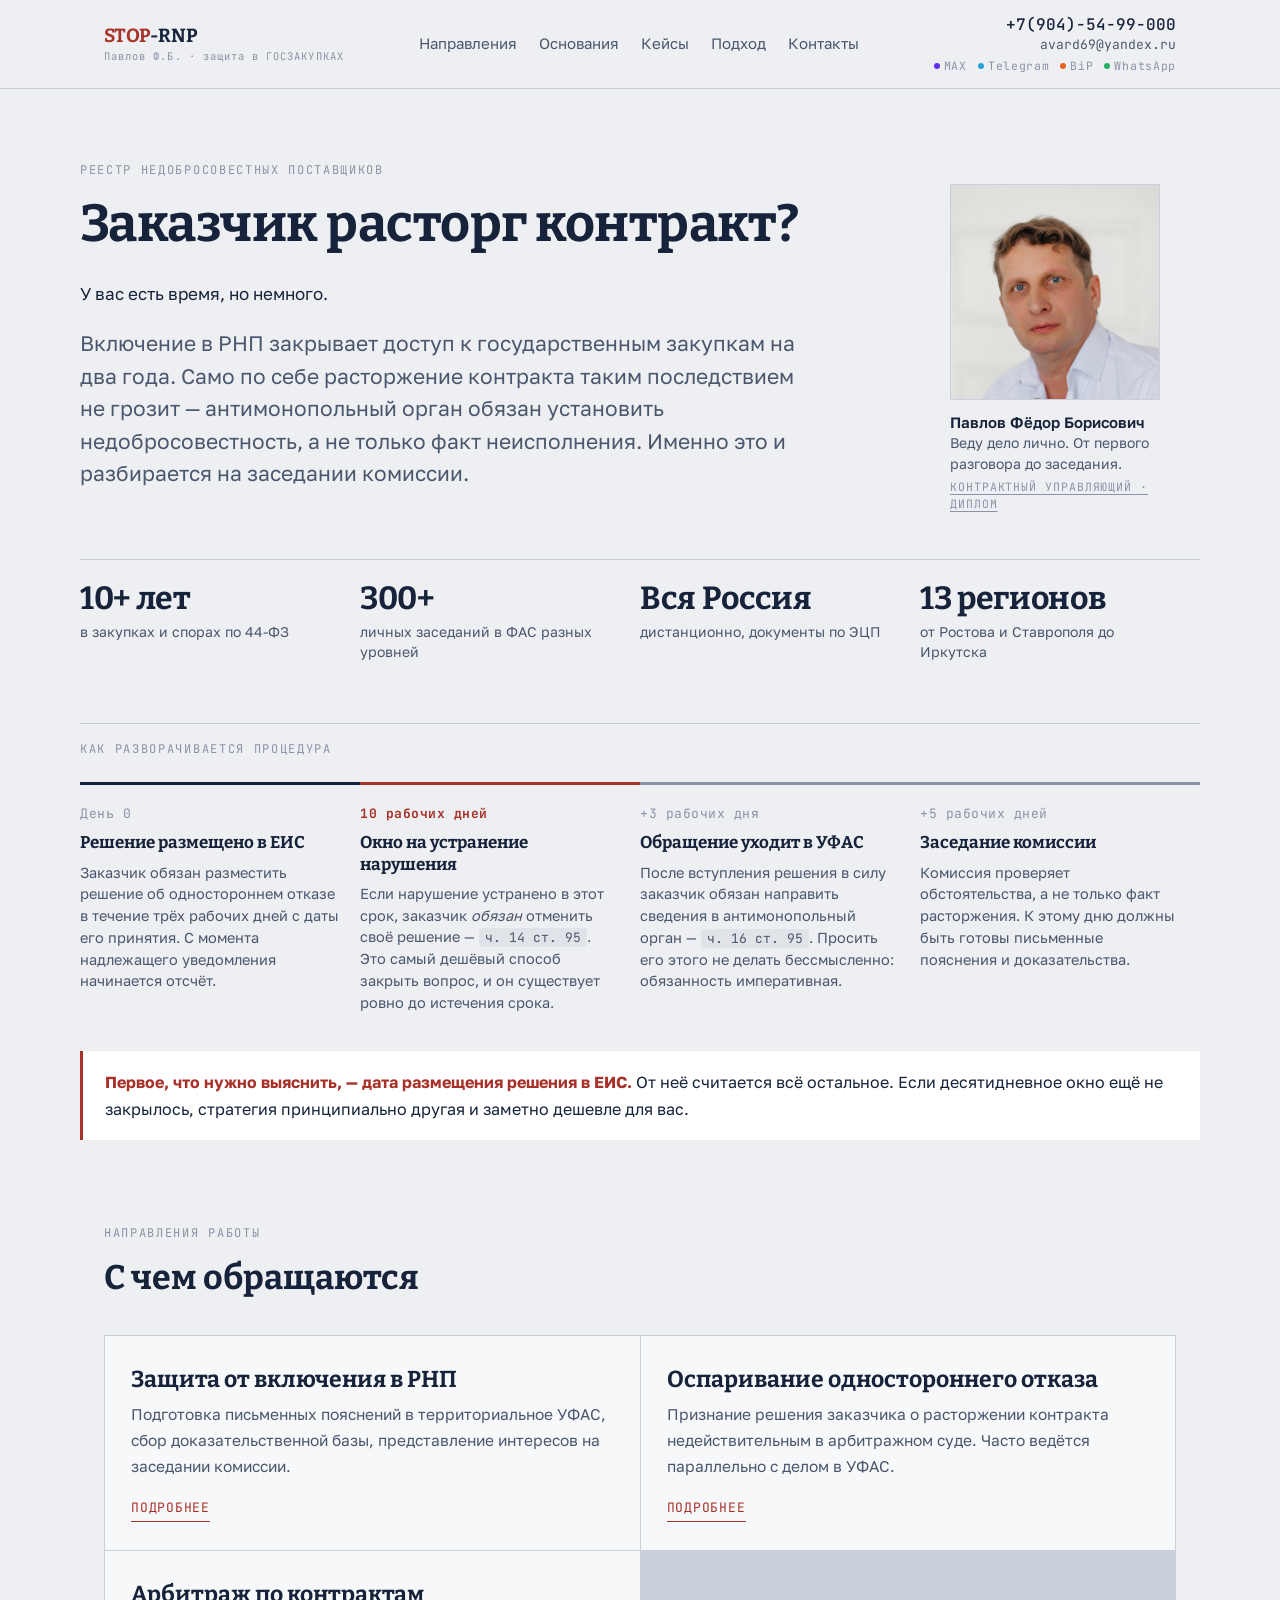
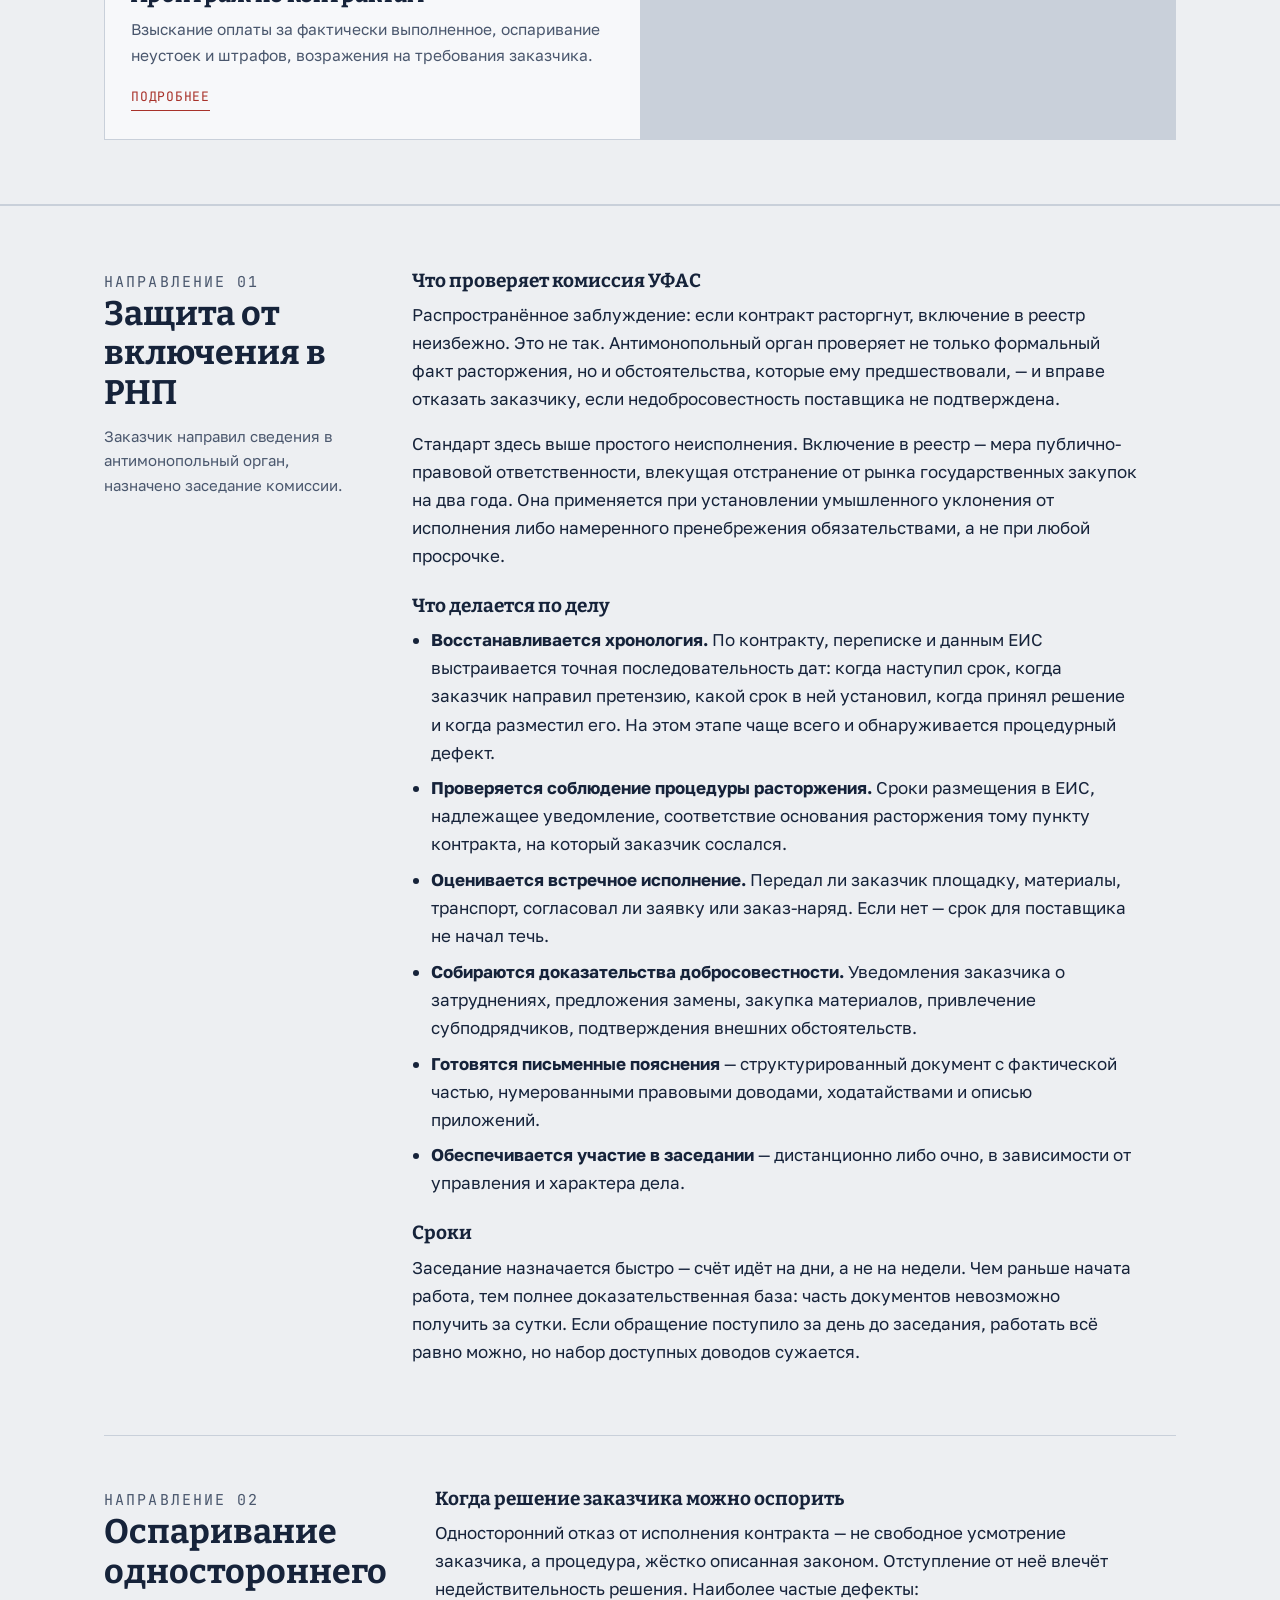
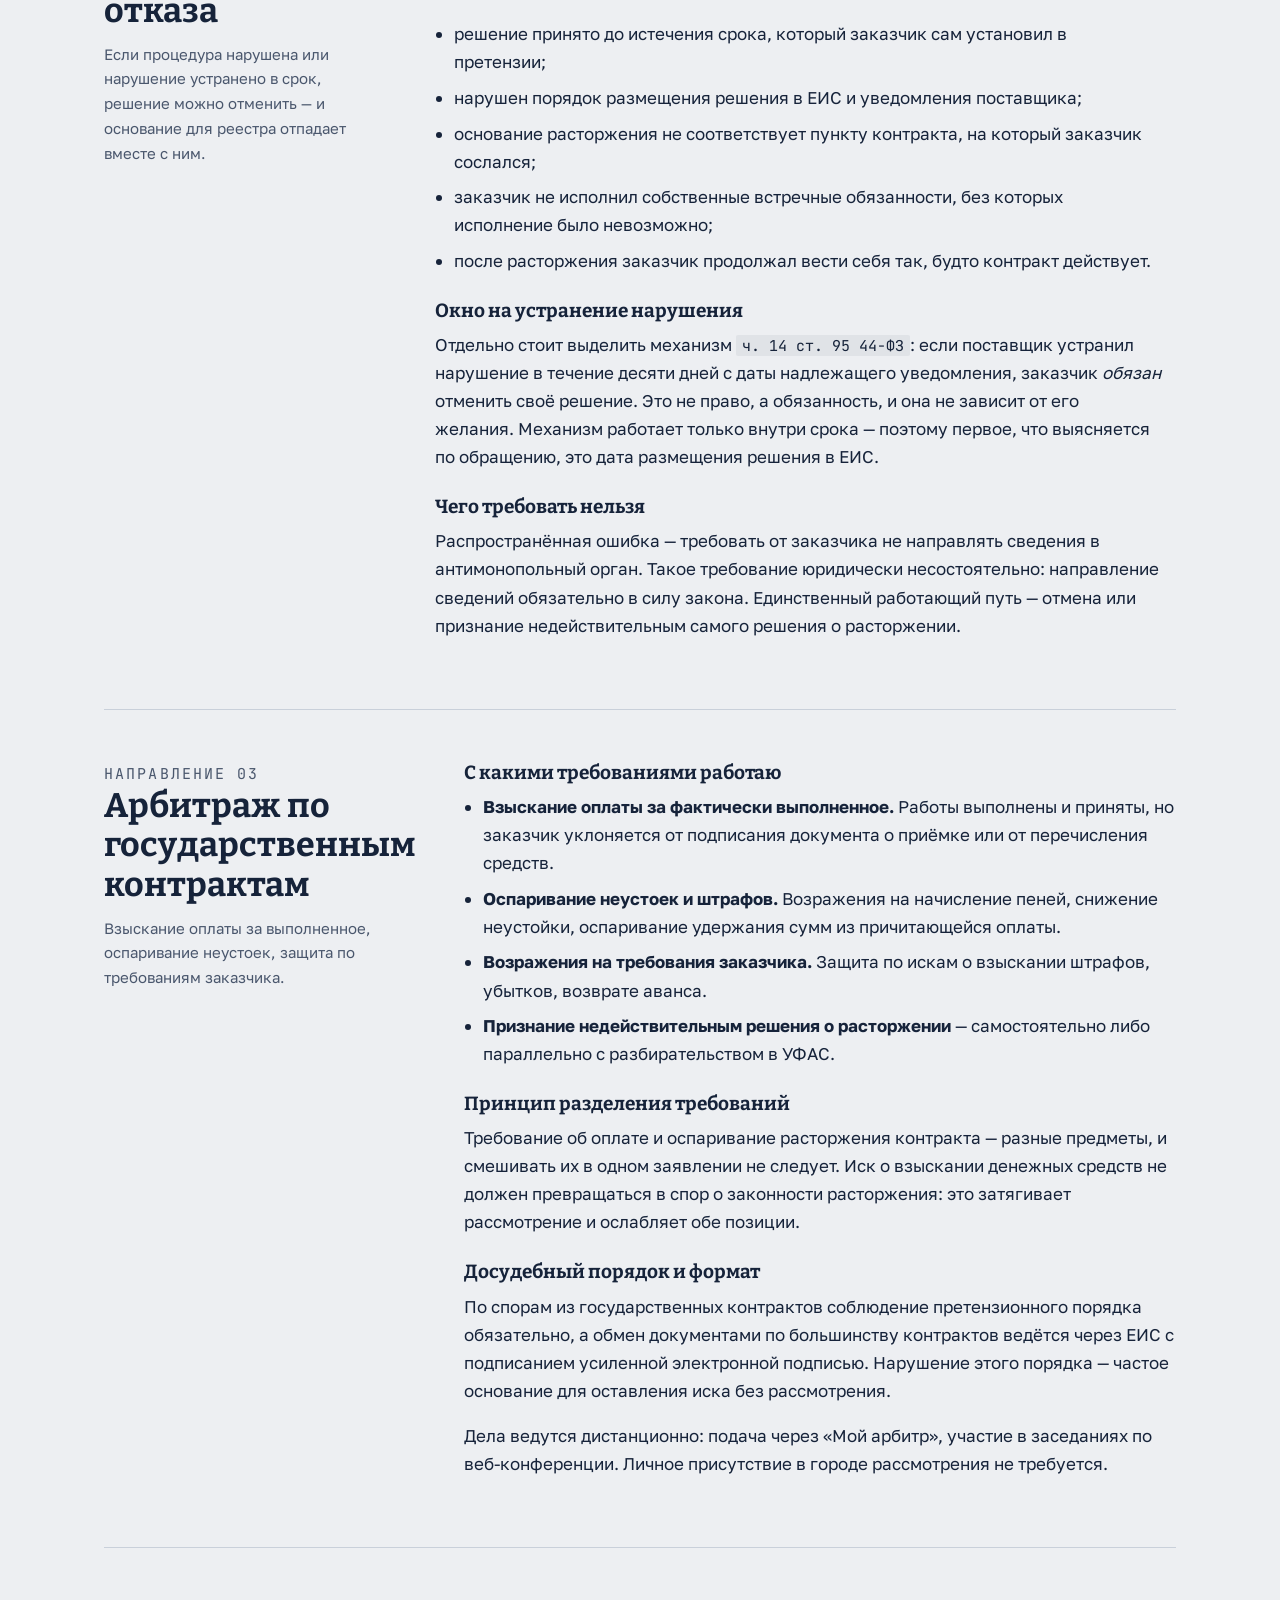
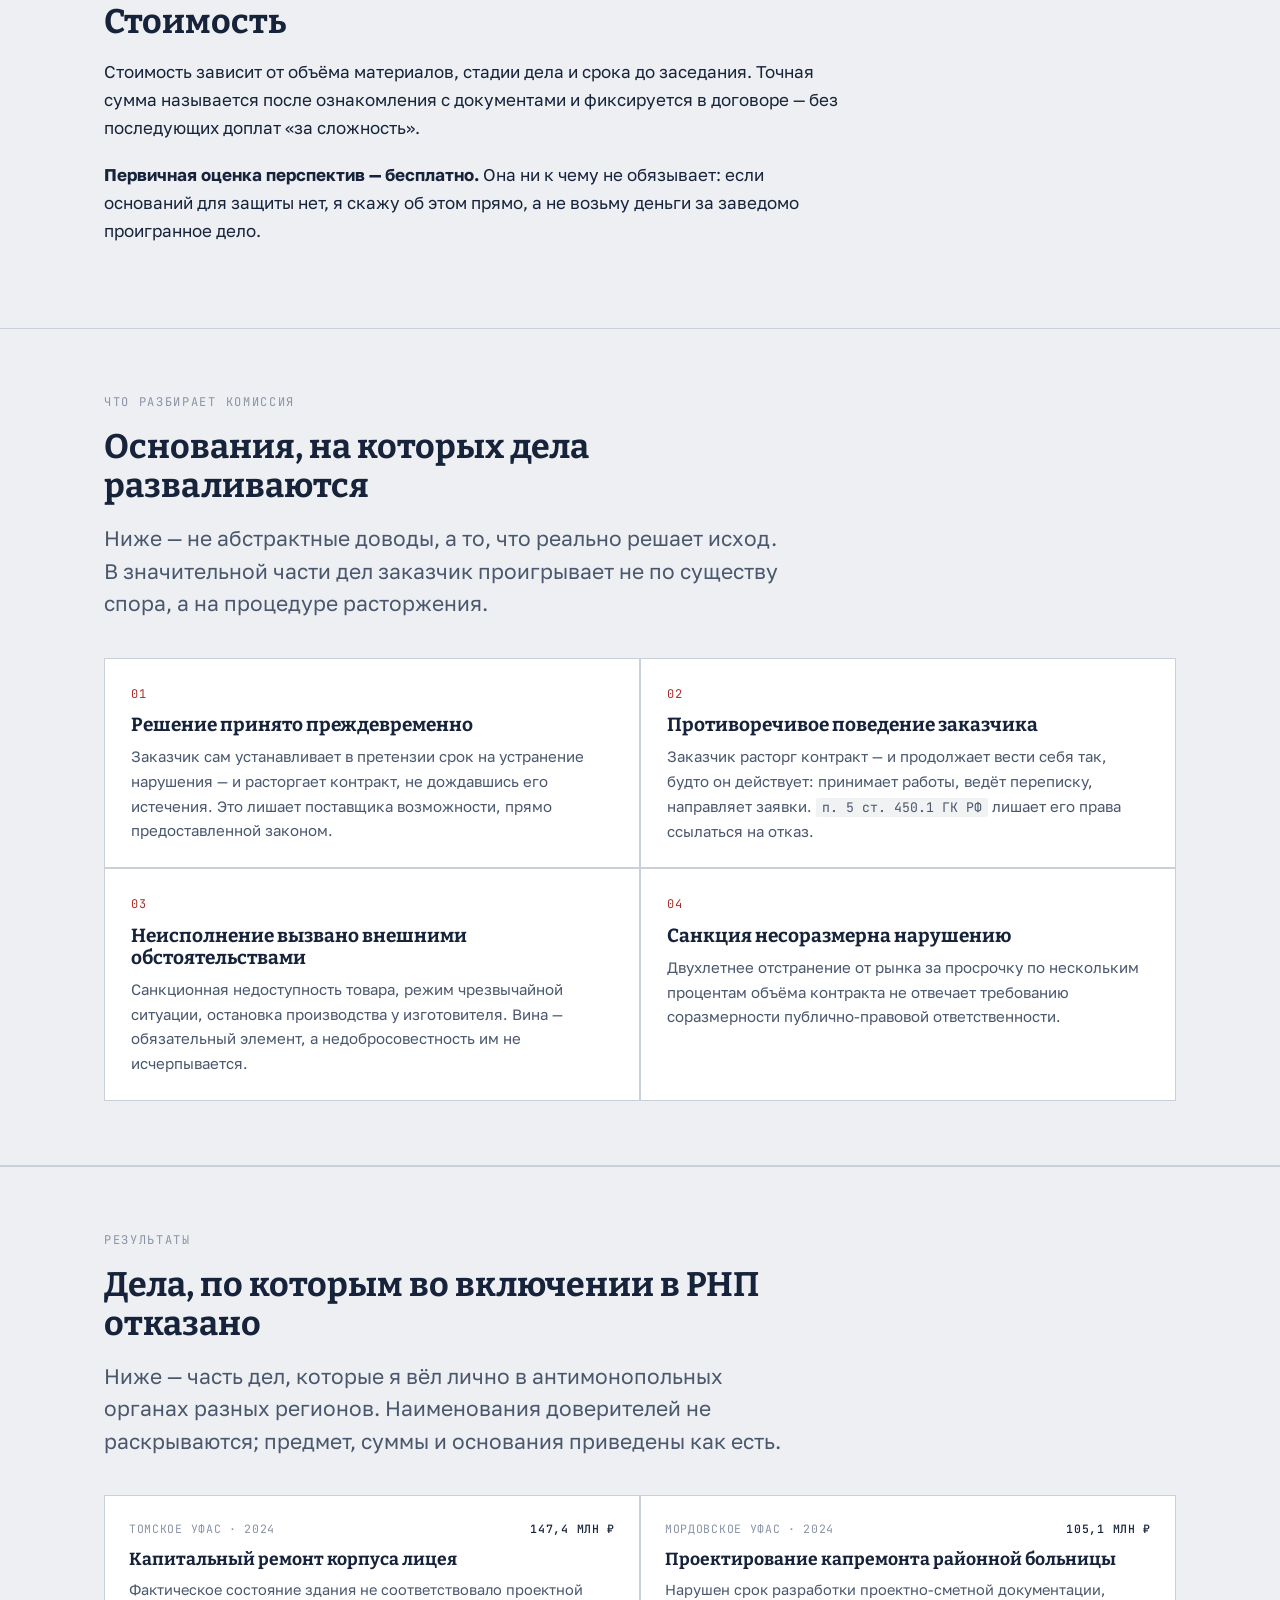
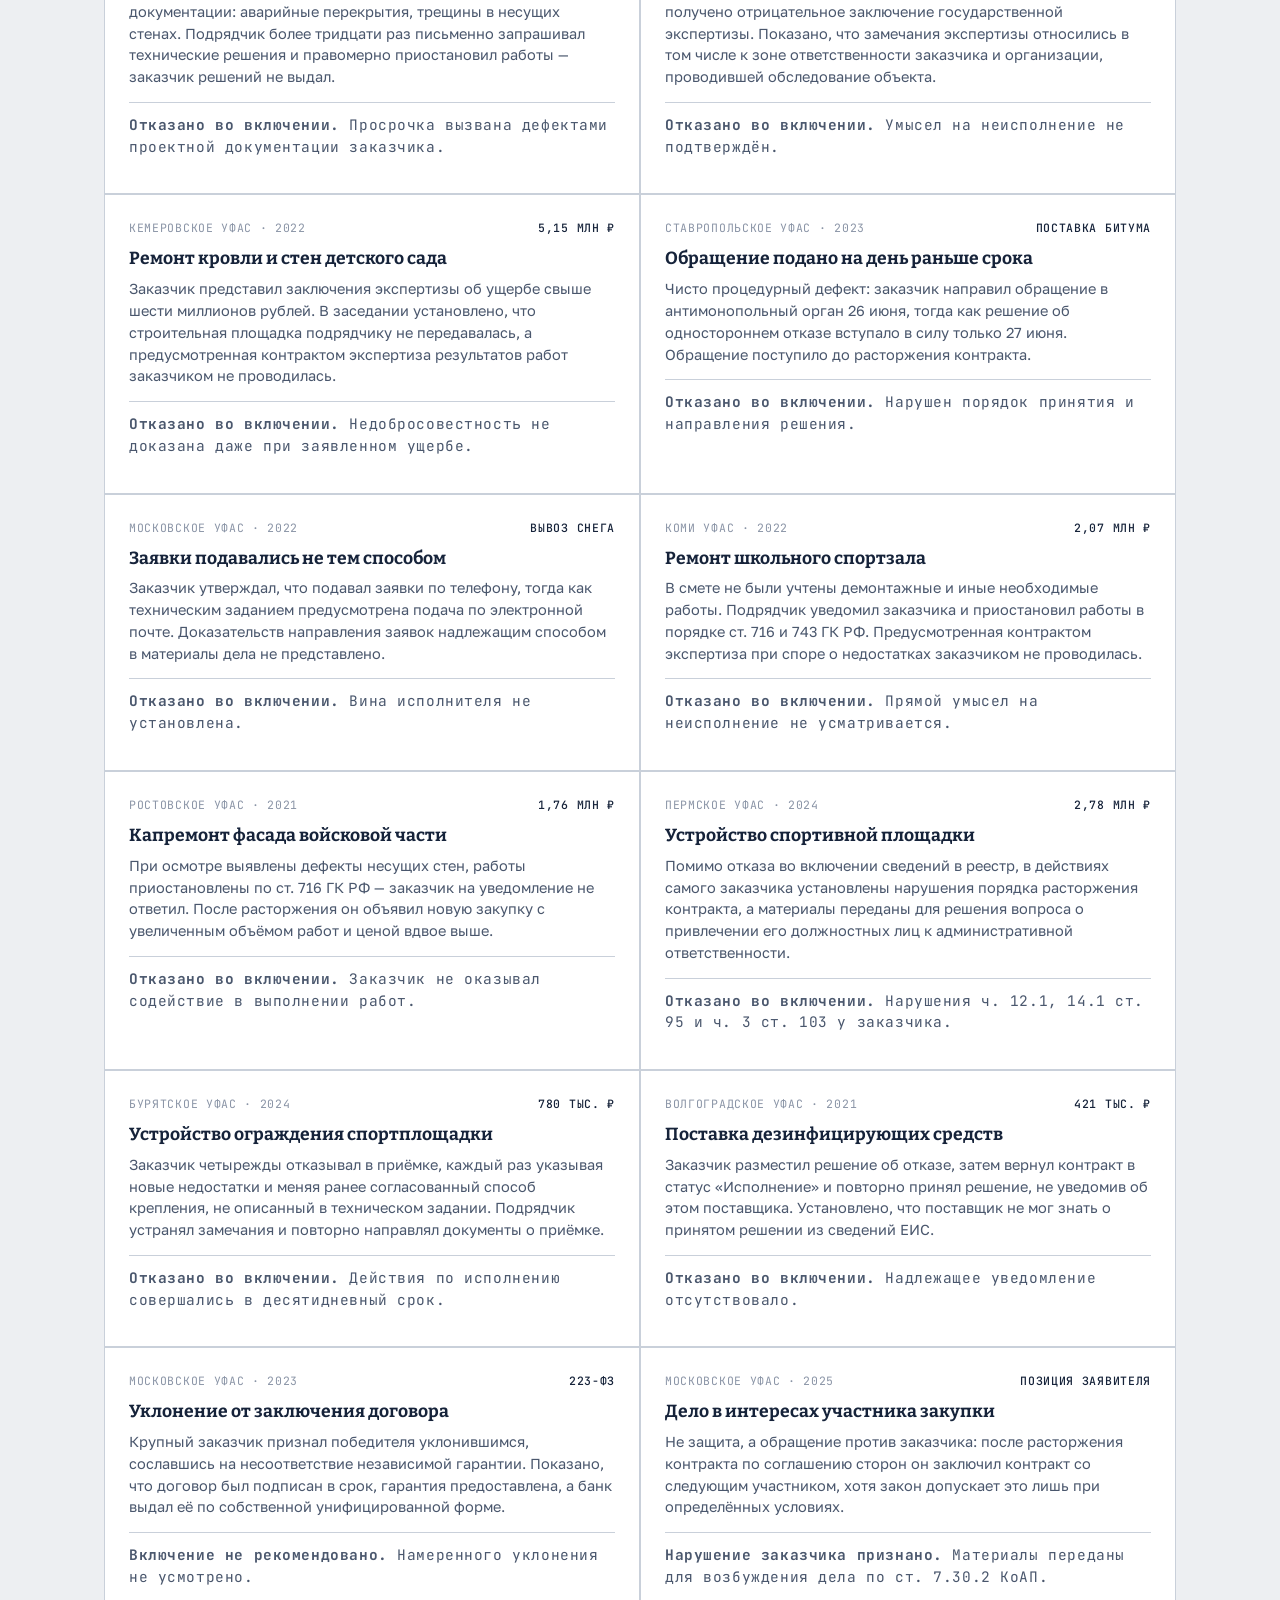
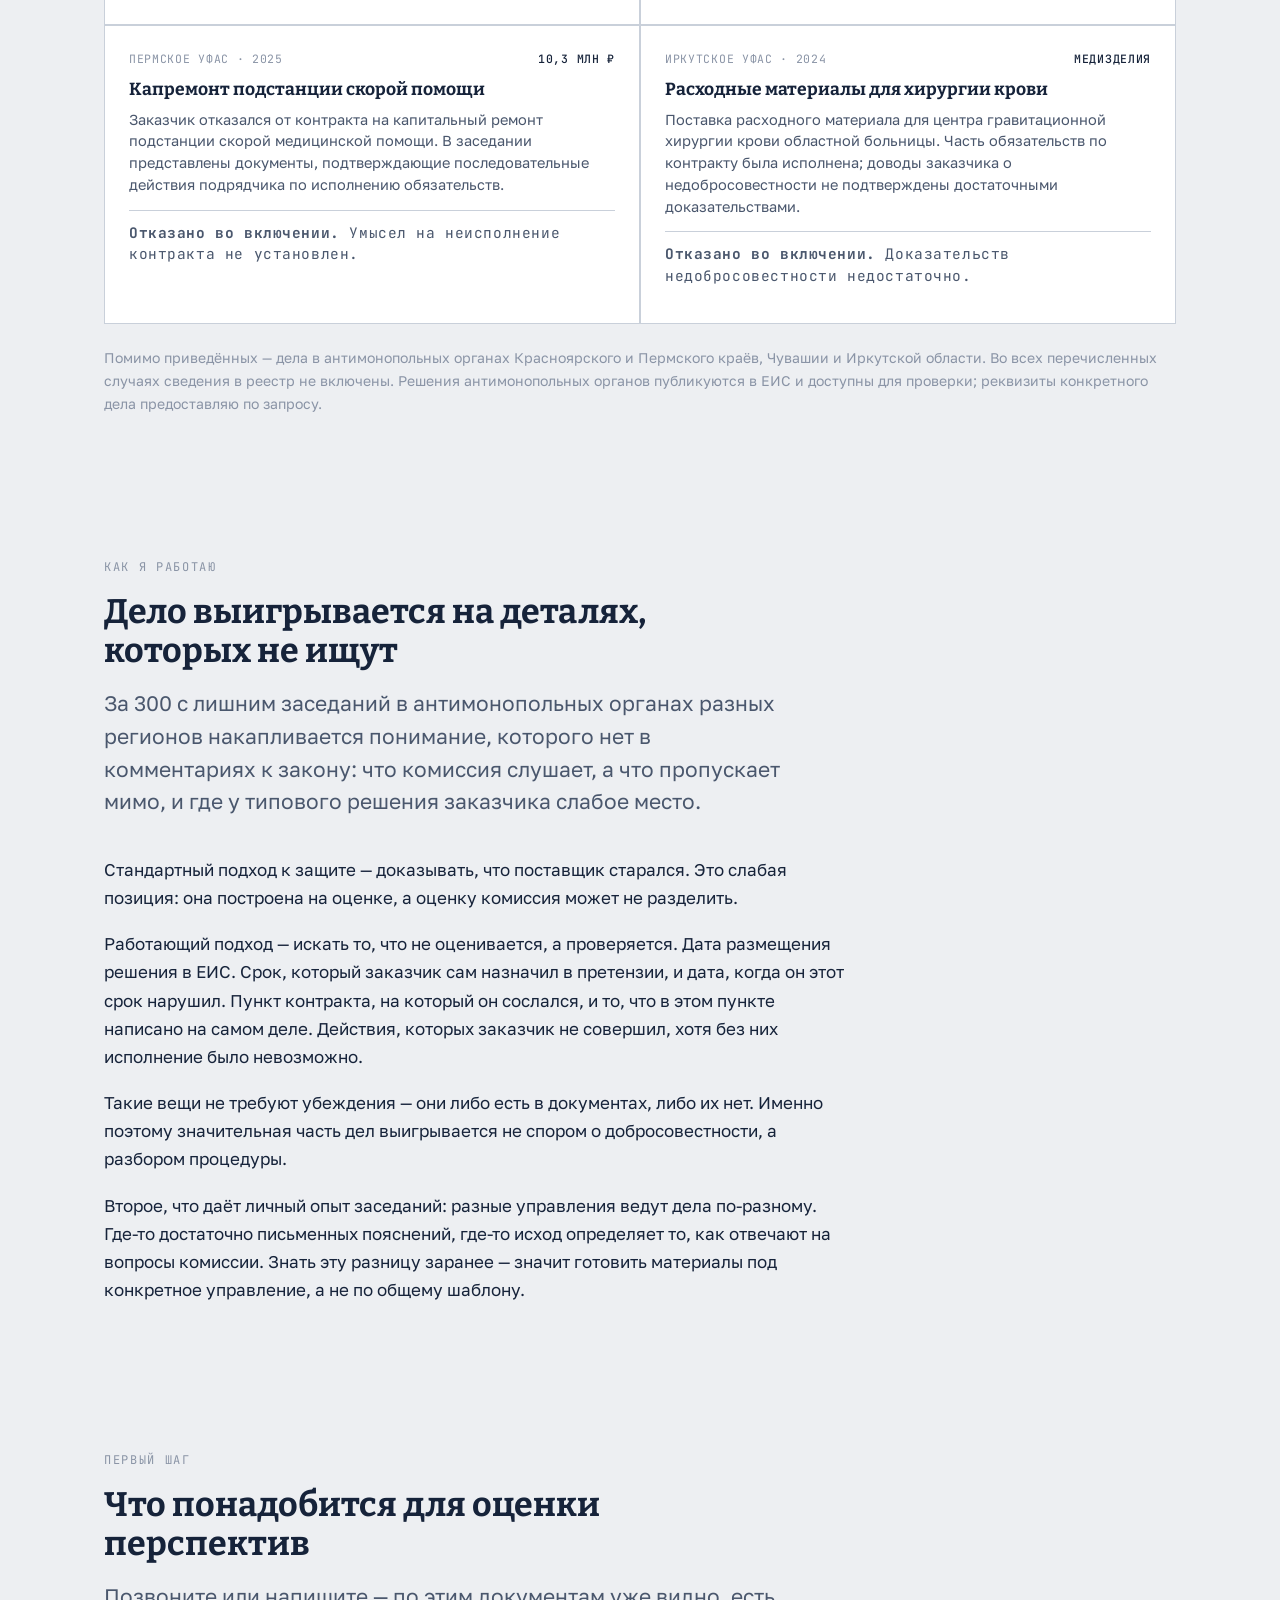
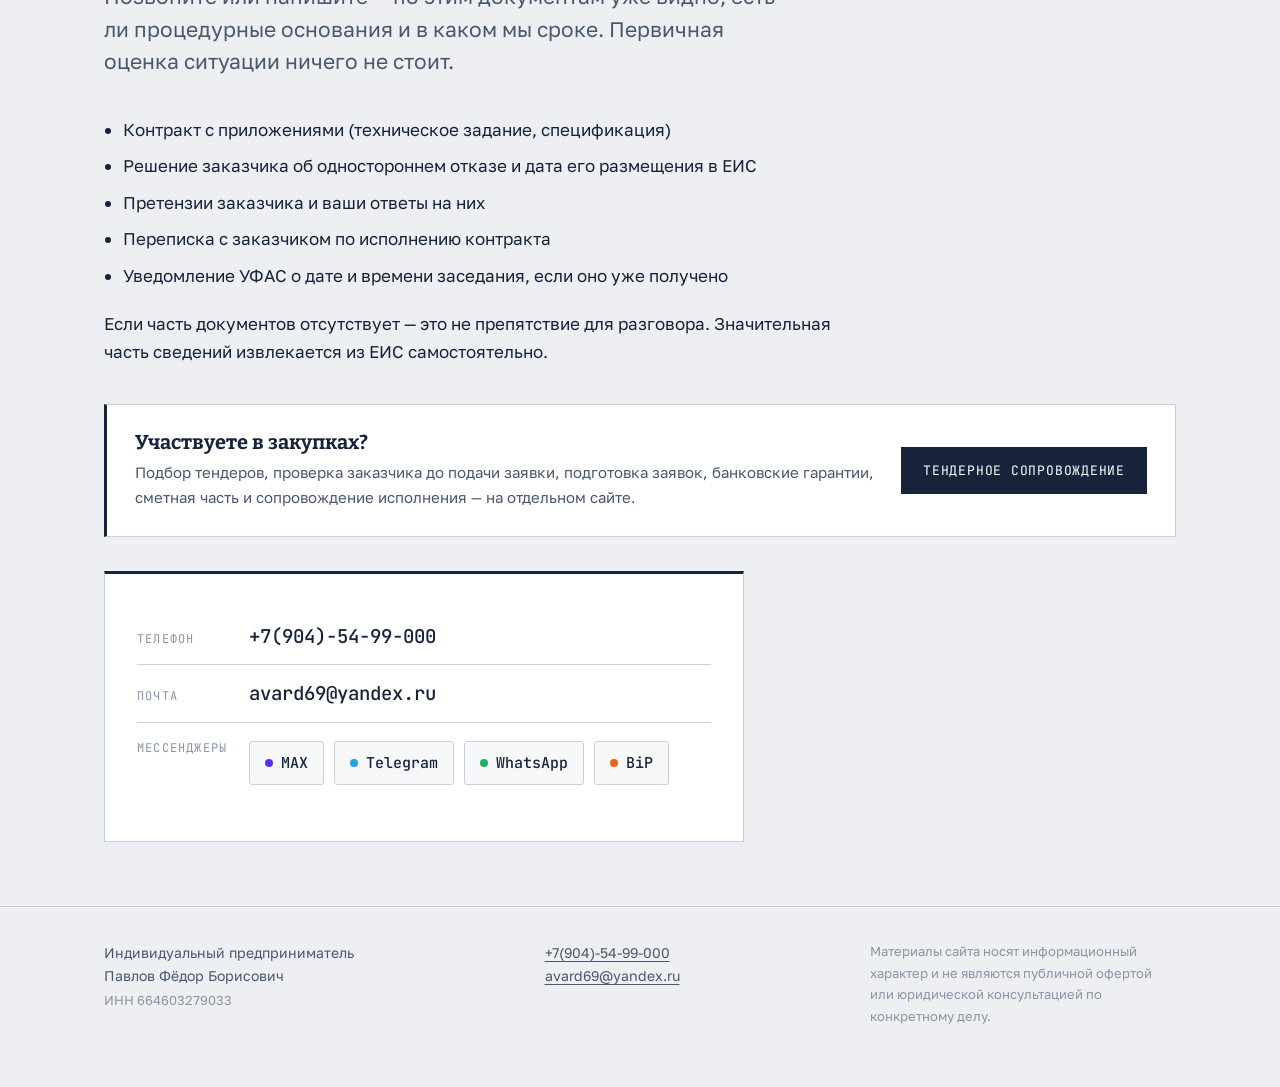
==== index.html @ 636f8d0c "Заголовок: вопрос отдельной строкой + подзаголовок" ====
<!DOCTYPE html>
<html lang="ru">
<head>
<meta charset="utf-8">
<meta name="viewport" content="width=device-width, initial-scale=1">
<title>Защита от РНП и оспаривание расторжения контракта по 44-ФЗ — Павлов Ф.Б.</title>
<meta name="description" content="Представительство поставщиков и подрядчиков в УФАС по делам о включении в реестр недобросовестных поставщиков и в арбитражных судах по спорам из государственных контрактов. Работа во всех регионах России.">
<link rel="preconnect" href="https://fonts.googleapis.com">
<link rel="preconnect" href="https://fonts.gstatic.com" crossorigin>
<link href="https://fonts.googleapis.com/css2?family=Bitter:wght@400;700&family=Golos+Text:wght@400;500;600&family=JetBrains+Mono:wght@400;500;700&display=swap&subset=cyrillic" rel="stylesheet">
<link rel="stylesheet" href="style.css">
</head>
<body>

<header class="top">
  <div class="top-in">
    <a class="brand-mark" href="#"><b class="stop">STOP</b>-RNP<i>Павлов Ф.Б. · защита в ГОСЗАКУПКАХ</i></a>
    <nav class="nav">
      <a href="#uslugi">Направления</a>
      <a href="#osnovaniya">Основания</a>
      <a href="#keysy">Кейсы</a>
      <a href="#podhod">Подход</a>
      <a href="#kontakty">Контакты</a>
    </nav>
    <div class="top-contacts">
      <a class="t-tel" href="tel:+79045499000">+7(904)-54-99-000</a>
      <a class="t-mail" href="mailto:avard69@yandex.ru">avard69@yandex.ru</a>
      <div class="top-msgr">
        <a data-m="max" href="https://max.ru/u/f9LHodD0cOK9cltfTFMCF35AesmtcUJ3euBU_eHqA3jYhtUxXoJylxZvM2M"><span class="d"></span>MAX</a>
        <a data-m="tg" href="https://t.me/fedor_pavlov_ekb"><span class="d"></span>Telegram</a>
        <a data-m="bip" href="tel:+79045499000"><span class="d"></span>BiP</a>
        <a data-m="wa" href="https://wa.me/79045499000"><span class="d"></span>WhatsApp</a>
      </div>
    </div>
  </div>
</header>

<main>

<div class="hero wrap">
 <div class="hero-split">
  <div class="hero-main">
  <p class="eyebrow">Реестр недобросовестных поставщиков</p>
  <h1 class="hero-q">Заказчик расторг контракт?</h1>
  <p class="hero-sub">У вас есть время, но немного.</p>
  <p class="lead">Включение в РНП закрывает доступ к государственным закупкам на два года. Само по себе расторжение контракта таким последствием не грозит — антимонопольный орган обязан установить недобросовестность, а не только факт неисполнения. Именно это и разбирается на заседании комиссии.</p>

  </div>

  <figure class="hero-face">
    <img src="7.jpg" alt="Павлов Фёдор Борисович">
    <figcaption>
      <strong>Павлов Фёдор Борисович</strong>
      Веду дело лично. От первого разговора до заседания.
      <span class="m"><a href="preview.webp" target="_blank" rel="noopener" style="color:inherit">контрактный управляющий · диплом</a></span>
    </figcaption>
  </figure>
 </div>

<div class="creds">
    <div><b>10+ лет</b><span>в закупках и спорах по 44-ФЗ</span></div>
    <div><b>300+</b><span>личных заседаний в ФАС разных уровней</span></div>
    <div><b>Вся Россия</b><span>дистанционно, документы по ЭЦП</span></div>
    <div><b>13 регионов</b><span>от Ростова и Ставрополя до Иркутска</span></div>
  </div>

  <div class="corridor">
    <p class="corridor-title">Как разворачивается процедура</p>
    <div class="track">

      <div class="step">
        <span class="step-day">День 0</span>
        <p class="step-t">Решение размещено в ЕИС</p>
        <p class="step-d">Заказчик обязан разместить решение об одностороннем отказе в течение трёх рабочих дней с даты его принятия. С момента надлежащего уведомления начинается отсчёт.</p>
      </div>

      <div class="step">
        <span class="step-day">10 рабочих дней</span>
        <p class="step-t">Окно на устранение нарушения</p>
        <p class="step-d">Если нарушение устранено в этот срок, заказчик <em>обязан</em> отменить своё решение — <span class="ref">ч. 14 ст. 95</span>. Это самый дешёвый способ закрыть вопрос, и он существует ровно до истечения срока.</p>
      </div>

      <div class="step">
        <span class="step-day">+3 рабочих дня</span>
        <p class="step-t">Обращение уходит в УФАС</p>
        <p class="step-d">После вступления решения в силу заказчик обязан направить сведения в антимонопольный орган — <span class="ref">ч. 16 ст. 95</span>. Просить его этого не делать бессмысленно: обязанность императивная.</p>
      </div>

      <div class="step">
        <span class="step-day">+5 рабочих дней</span>
        <p class="step-t">Заседание комиссии</p>
        <p class="step-d">Комиссия проверяет обстоятельства, а не только факт расторжения. К этому дню должны быть готовы письменные пояснения и доказательства.</p>
      </div>

    </div>
    <div class="corridor-note">
      <strong>Первое, что нужно выяснить, — дата размещения решения в ЕИС.</strong> От неё считается всё остальное. Если десятидневное окно ещё не закрылось, стратегия принципиально другая и заметно дешевле для вас.
    </div>
  </div>
</div>

<section id="uslugi">
  <div class="wrap">
    <div class="section-head">
      <p class="eyebrow">Направления работы</p>
      <h2>С чем обращаются</h2>
    </div>
    <div class="cards">

      <div class="card">
        <h3>Защита от включения в РНП</h3>
        <p>Подготовка письменных пояснений в территориальное УФАС, сбор доказательственной базы, представление интересов на заседании комиссии.</p>
        <a href="#rnp">Подробнее</a>
      </div>

      <div class="card">
        <h3>Оспаривание одностороннего отказа</h3>
        <p>Признание решения заказчика о расторжении контракта недействительным в арбитражном суде. Часто ведётся параллельно с делом в УФАС.</p>
        <a href="#otkaz">Подробнее</a>
      </div>

      <div class="card">
        <h3>Арбитраж по контрактам</h3>
        <p>Взыскание оплаты за фактически выполненное, оспаривание неустоек и штрафов, возражения на требования заказчика.</p>
        <a href="#arbitrazh">Подробнее</a>
      </div>

    </div>
  </div>
</section>

<hr class="hr">

<hr class="hr">

<section class="anchor-sec" id="rnp">
  <div class="wrap">
    <div class="svc">
      <div class="svc-side">
        <p class="eyebrow">Направление 01</p>
        <h2>Защита от включения в РНП</h2>
        <p>Заказчик направил сведения в антимонопольный орган, назначено заседание комиссии.</p>
      </div>
      <div class="svc-body">
        <h3>Что проверяет комиссия УФАС</h3>
        <p>Распространённое заблуждение: если контракт расторгнут, включение в реестр неизбежно. Это не так. Антимонопольный орган проверяет не только формальный факт расторжения, но и обстоятельства, которые ему предшествовали, — и вправе отказать заказчику, если недобросовестность поставщика не подтверждена.</p>
        <p>Стандарт здесь выше простого неисполнения. Включение в реестр — мера публично-правовой ответственности, влекущая отстранение от рынка государственных закупок на два года. Она применяется при установлении умышленного уклонения от исполнения либо намеренного пренебрежения обязательствами, а не при любой просрочке.</p>

        <h3>Что делается по делу</h3>
        <ul>
          <li><strong>Восстанавливается хронология.</strong> По контракту, переписке и данным ЕИС выстраивается точная последовательность дат: когда наступил срок, когда заказчик направил претензию, какой срок в ней установил, когда принял решение и когда разместил его. На этом этапе чаще всего и обнаруживается процедурный дефект.</li>
          <li><strong>Проверяется соблюдение процедуры расторжения.</strong> Сроки размещения в ЕИС, надлежащее уведомление, соответствие основания расторжения тому пункту контракта, на который заказчик сослался.</li>
          <li><strong>Оценивается встречное исполнение.</strong> Передал ли заказчик площадку, материалы, транспорт, согласовал ли заявку или заказ-наряд. Если нет — срок для поставщика не начал течь.</li>
          <li><strong>Собираются доказательства добросовестности.</strong> Уведомления заказчика о затруднениях, предложения замены, закупка материалов, привлечение субподрядчиков, подтверждения внешних обстоятельств.</li>
          <li><strong>Готовятся письменные пояснения</strong> — структурированный документ с фактической частью, нумерованными правовыми доводами, ходатайствами и описью приложений.</li>
          <li><strong>Обеспечивается участие в заседании</strong> — дистанционно либо очно, в зависимости от управления и характера дела.</li>
        </ul>

        <h3>Сроки</h3>
        <p>Заседание назначается быстро — счёт идёт на дни, а не на недели. Чем раньше начата работа, тем полнее доказательственная база: часть документов невозможно получить за сутки. Если обращение поступило за день до заседания, работать всё равно можно, но набор доступных доводов сужается.</p>
      </div>
    </div>

    <hr class="svc-rule">

    <div class="svc" id="otkaz">
      <div class="svc-side">
        <p class="eyebrow">Направление 02</p>
        <h2>Оспаривание одностороннего отказа</h2>
        <p>Если процедура нарушена или нарушение устранено в срок, решение можно отменить — и основание для реестра отпадает вместе с ним.</p>
      </div>
      <div class="svc-body">
        <h3>Когда решение заказчика можно оспорить</h3>
        <p>Односторонний отказ от исполнения контракта — не свободное усмотрение заказчика, а процедура, жёстко описанная законом. Отступление от неё влечёт недействительность решения. Наиболее частые дефекты:</p>
        <ul>
          <li>решение принято до истечения срока, который заказчик сам установил в претензии;</li>
          <li>нарушен порядок размещения решения в ЕИС и уведомления поставщика;</li>
          <li>основание расторжения не соответствует пункту контракта, на который заказчик сослался;</li>
          <li>заказчик не исполнил собственные встречные обязанности, без которых исполнение было невозможно;</li>
          <li>после расторжения заказчик продолжал вести себя так, будто контракт действует.</li>
        </ul>

        <h3>Окно на устранение нарушения</h3>
        <p>Отдельно стоит выделить механизм <span class="ref">ч. 14 ст. 95 44-ФЗ</span>: если поставщик устранил нарушение в течение десяти дней с даты надлежащего уведомления, заказчик <em>обязан</em> отменить своё решение. Это не право, а обязанность, и она не зависит от его желания. Механизм работает только внутри срока — поэтому первое, что выясняется по обращению, это дата размещения решения в ЕИС.</p>

        <h3>Чего требовать нельзя</h3>
        <p>Распространённая ошибка — требовать от заказчика не направлять сведения в антимонопольный орган. Такое требование юридически несостоятельно: направление сведений обязательно в силу закона. Единственный работающий путь — отмена или признание недействительным самого решения о расторжении.</p>
      </div>
    </div>

    <hr class="svc-rule">

    <div class="svc" id="arbitrazh">
      <div class="svc-side">
        <p class="eyebrow">Направление 03</p>
        <h2>Арбитраж по государственным контрактам</h2>
        <p>Взыскание оплаты за выполненное, оспаривание неустоек, защита по требованиям заказчика.</p>
      </div>
      <div class="svc-body">
        <h3>С какими требованиями работаю</h3>
        <ul>
          <li><strong>Взыскание оплаты за фактически выполненное.</strong> Работы выполнены и приняты, но заказчик уклоняется от подписания документа о приёмке или от перечисления средств.</li>
          <li><strong>Оспаривание неустоек и штрафов.</strong> Возражения на начисление пеней, снижение неустойки, оспаривание удержания сумм из причитающейся оплаты.</li>
          <li><strong>Возражения на требования заказчика.</strong> Защита по искам о взыскании штрафов, убытков, возврате аванса.</li>
          <li><strong>Признание недействительным решения о расторжении</strong> — самостоятельно либо параллельно с разбирательством в УФАС.</li>
        </ul>

        <h3>Принцип разделения требований</h3>
        <p>Требование об оплате и оспаривание расторжения контракта — разные предметы, и смешивать их в одном заявлении не следует. Иск о взыскании денежных средств не должен превращаться в спор о законности расторжения: это затягивает рассмотрение и ослабляет обе позиции.</p>

        <h3>Досудебный порядок и формат</h3>
        <p>По спорам из государственных контрактов соблюдение претензионного порядка обязательно, а обмен документами по большинству контрактов ведётся через ЕИС с подписанием усиленной электронной подписью. Нарушение этого порядка — частое основание для оставления иска без рассмотрения.</p>
        <p>Дела ведутся дистанционно: подача через «Мой арбитр», участие в заседаниях по веб-конференции. Личное присутствие в городе рассмотрения не требуется.</p>
      </div>
    </div>

    <hr class="svc-rule">

    <div class="prose">
      <h2>Стоимость</h2>
      <p>Стоимость зависит от объёма материалов, стадии дела и срока до заседания. Точная сумма называется после ознакомления с документами и фиксируется в договоре — без последующих доплат «за сложность».</p>
      <p><strong>Первичная оценка перспектив — бесплатно.</strong> Она ни к чему не обязывает: если оснований для защиты нет, я скажу об этом прямо, а не возьму деньги за заведомо проигранное дело.</p>
    </div>
  </div>
</section>

<hr class="hr">

<section id="osnovaniya">
  <div class="wrap">
    <div class="section-head">
      <p class="eyebrow">Что разбирает комиссия</p>
      <h2>Основания, на которых дела разваливаются</h2>
      <p class="lead">Ниже — не абстрактные доводы, а то, что реально решает исход. В значительной части дел заказчик проигрывает не по существу спора, а на процедуре расторжения.</p>
    </div>

    <div class="grounds">

      <div class="ground">
        <span class="ground-n">01</span>
        <h3>Решение принято преждевременно</h3>
        <p>Заказчик сам устанавливает в претензии срок на устранение нарушения — и расторгает контракт, не дождавшись его истечения. Это лишает поставщика возможности, прямо предоставленной законом.</p>
      </div>

      <div class="ground">
        <span class="ground-n">02</span>
        <h3>Противоречивое поведение заказчика</h3>
        <p>Заказчик расторг контракт — и продолжает вести себя так, будто он действует: принимает работы, ведёт переписку, направляет заявки. <span class="ref">п. 5 ст. 450.1 ГК РФ</span> лишает его права ссылаться на отказ.</p>
      </div>

      <div class="ground">
        <span class="ground-n">03</span>
        <h3>Неисполнение вызвано внешними обстоятельствами</h3>
        <p>Санкционная недоступность товара, режим чрезвычайной ситуации, остановка производства у изготовителя. Вина — обязательный элемент, а недобросовестность им не исчерпывается.</p>
      </div>

      <div class="ground">
        <span class="ground-n">04</span>
        <h3>Санкция несоразмерна нарушению</h3>
        <p>Двухлетнее отстранение от рынка за просрочку по нескольким процентам объёма контракта не отвечает требованию соразмерности публично-правовой ответственности.</p>
      </div>

    </div>
  </div>
</section>



<hr class="hr">


<hr class="hr">

<section id="keysy">
  <div class="wrap">
    <div class="section-head">
      <p class="eyebrow">Результаты</p>
      <h2>Дела, по которым во включении в РНП отказано</h2>
      <p class="lead">Ниже — часть дел, которые я вёл лично в антимонопольных органах разных регионов. Наименования доверителей не раскрываются; предмет, суммы и основания приведены как есть.</p>
    </div>

    <div class="cases">

      <div class="case">
        <div class="case-top"><span>Томское УФАС · 2024</span><span class="case-sum">147,4 млн ₽</span></div>
        <h3>Капитальный ремонт корпуса лицея</h3>
        <p>Фактическое состояние здания не соответствовало проектной документации: аварийные перекрытия, трещины в несущих стенах. Подрядчик более тридцати раз письменно запрашивал технические решения и правомерно приостановил работы — заказчик решений не выдал.</p>
        <p class="case-out"><b>Отказано во включении.</b> Просрочка вызвана дефектами проектной документации заказчика.</p>
      </div>

      <div class="case">
        <div class="case-top"><span>Мордовское УФАС · 2024</span><span class="case-sum">105,1 млн ₽</span></div>
        <h3>Проектирование капремонта районной больницы</h3>
        <p>Нарушен срок разработки проектно-сметной документации, получено отрицательное заключение государственной экспертизы. Показано, что замечания экспертизы относились в том числе к зоне ответственности заказчика и организации, проводившей обследование объекта.</p>
        <p class="case-out"><b>Отказано во включении.</b> Умысел на неисполнение не подтверждён.</p>
      </div>

      <div class="case">
        <div class="case-top"><span>Кемеровское УФАС · 2022</span><span class="case-sum">5,15 млн ₽</span></div>
        <h3>Ремонт кровли и стен детского сада</h3>
        <p>Заказчик представил заключения экспертизы об ущербе свыше шести миллионов рублей. В заседании установлено, что строительная площадка подрядчику не передавалась, а предусмотренная контрактом экспертиза результатов работ заказчиком не проводилась.</p>
        <p class="case-out"><b>Отказано во включении.</b> Недобросовестность не доказана даже при заявленном ущербе.</p>
      </div>

      <div class="case">
        <div class="case-top"><span>Ставропольское УФАС · 2023</span><span class="case-sum">поставка битума</span></div>
        <h3>Обращение подано на день раньше срока</h3>
        <p>Чисто процедурный дефект: заказчик направил обращение в антимонопольный орган 26 июня, тогда как решение об одностороннем отказе вступало в силу только 27 июня. Обращение поступило до расторжения контракта.</p>
        <p class="case-out"><b>Отказано во включении.</b> Нарушен порядок принятия и направления решения.</p>
      </div>

      <div class="case">
        <div class="case-top"><span>Московское УФАС · 2022</span><span class="case-sum">вывоз снега</span></div>
        <h3>Заявки подавались не тем способом</h3>
        <p>Заказчик утверждал, что подавал заявки по телефону, тогда как техническим заданием предусмотрена подача по электронной почте. Доказательств направления заявок надлежащим способом в материалы дела не представлено.</p>
        <p class="case-out"><b>Отказано во включении.</b> Вина исполнителя не установлена.</p>
      </div>

      <div class="case">
        <div class="case-top"><span>Коми УФАС · 2022</span><span class="case-sum">2,07 млн ₽</span></div>
        <h3>Ремонт школьного спортзала</h3>
        <p>В смете не были учтены демонтажные и иные необходимые работы. Подрядчик уведомил заказчика и приостановил работы в порядке ст. 716 и 743 ГК РФ. Предусмотренная контрактом экспертиза при споре о недостатках заказчиком не проводилась.</p>
        <p class="case-out"><b>Отказано во включении.</b> Прямой умысел на неисполнение не усматривается.</p>
      </div>

      <div class="case">
        <div class="case-top"><span>Ростовское УФАС · 2021</span><span class="case-sum">1,76 млн ₽</span></div>
        <h3>Капремонт фасада войсковой части</h3>
        <p>При осмотре выявлены дефекты несущих стен, работы приостановлены по ст. 716 ГК РФ — заказчик на уведомление не ответил. После расторжения он объявил новую закупку с увеличенным объёмом работ и ценой вдвое выше.</p>
        <p class="case-out"><b>Отказано во включении.</b> Заказчик не оказывал содействие в выполнении работ.</p>
      </div>

      <div class="case">
        <div class="case-top"><span>Пермское УФАС · 2024</span><span class="case-sum">2,78 млн ₽</span></div>
        <h3>Устройство спортивной площадки</h3>
        <p>Помимо отказа во включении сведений в реестр, в действиях самого заказчика установлены нарушения порядка расторжения контракта, а материалы переданы для решения вопроса о привлечении его должностных лиц к административной ответственности.</p>
        <p class="case-out"><b>Отказано во включении.</b> Нарушения ч. 12.1, 14.1 ст. 95 и ч. 3 ст. 103 у заказчика.</p>
      </div>

      <div class="case">
        <div class="case-top"><span>Бурятское УФАС · 2024</span><span class="case-sum">780 тыс. ₽</span></div>
        <h3>Устройство ограждения спортплощадки</h3>
        <p>Заказчик четырежды отказывал в приёмке, каждый раз указывая новые недостатки и меняя ранее согласованный способ крепления, не описанный в техническом задании. Подрядчик устранял замечания и повторно направлял документы о приёмке.</p>
        <p class="case-out"><b>Отказано во включении.</b> Действия по исполнению совершались в десятидневный срок.</p>
      </div>

      <div class="case">
        <div class="case-top"><span>Волгоградское УФАС · 2021</span><span class="case-sum">421 тыс. ₽</span></div>
        <h3>Поставка дезинфицирующих средств</h3>
        <p>Заказчик разместил решение об отказе, затем вернул контракт в статус «Исполнение» и повторно принял решение, не уведомив об этом поставщика. Установлено, что поставщик не мог знать о принятом решении из сведений ЕИС.</p>
        <p class="case-out"><b>Отказано во включении.</b> Надлежащее уведомление отсутствовало.</p>
      </div>

      <div class="case">
        <div class="case-top"><span>Московское УФАС · 2023</span><span class="case-sum">223-ФЗ</span></div>
        <h3>Уклонение от заключения договора</h3>
        <p>Крупный заказчик признал победителя уклонившимся, сославшись на несоответствие независимой гарантии. Показано, что договор был подписан в срок, гарантия предоставлена, а банк выдал её по собственной унифицированной форме.</p>
        <p class="case-out"><b>Включение не рекомендовано.</b> Намеренного уклонения не усмотрено.</p>
      </div>

      <div class="case">
        <div class="case-top"><span>Московское УФАС · 2025</span><span class="case-sum">позиция заявителя</span></div>
        <h3>Дело в интересах участника закупки</h3>
        <p>Не защита, а обращение против заказчика: после расторжения контракта по соглашению сторон он заключил контракт со следующим участником, хотя закон допускает это лишь при определённых условиях.</p>
        <p class="case-out"><b>Нарушение заказчика признано.</b> Материалы переданы для возбуждения дела по ст. 7.30.2 КоАП.</p>
      </div>

      <div class="case">
        <div class="case-top"><span>Пермское УФАС · 2025</span><span class="case-sum">10,3 млн ₽</span></div>
        <h3>Капремонт подстанции скорой помощи</h3>
        <p>Заказчик отказался от контракта на капитальный ремонт подстанции скорой медицинской помощи. В заседании представлены документы, подтверждающие последовательные действия подрядчика по исполнению обязательств.</p>
        <p class="case-out"><b>Отказано во включении.</b> Умысел на неисполнение контракта не установлен.</p>
      </div>

      <div class="case">
        <div class="case-top"><span>Иркутское УФАС · 2024</span><span class="case-sum">медизделия</span></div>
        <h3>Расходные материалы для хирургии крови</h3>
        <p>Поставка расходного материала для центра гравитационной хирургии крови областной больницы. Часть обязательств по контракту была исполнена; доводы заказчика о недобросовестности не подтверждены достаточными доказательствами.</p>
        <p class="case-out"><b>Отказано во включении.</b> Доказательств недобросовестности недостаточно.</p>
      </div>

    </div>

    <p class="cases-note">Помимо приведённых — дела в антимонопольных органах Красноярского и Пермского краёв, Чувашии и Иркутской области. Во всех перечисленных случаях сведения в реестр не включены. Решения антимонопольных органов публикуются в ЕИС и доступны для проверки; реквизиты конкретного дела предоставляю по запросу.</p>
  </div>
</section>

<section id="podhod">
  <div class="wrap">
    <div class="section-head">
      <p class="eyebrow">Как я работаю</p>
      <h2>Дело выигрывается на деталях, которых не ищут</h2>
      <p class="lead">За 300 с лишним заседаний в антимонопольных органах разных регионов накапливается понимание, которого нет в комментариях к закону: что комиссия слушает, а что пропускает мимо, и где у типового решения заказчика слабое место.</p>
    </div>

    <div class="prose">
      <p>Стандартный подход к защите — доказывать, что поставщик старался. Это слабая позиция: она построена на оценке, а оценку комиссия может не разделить.</p>
      <p>Работающий подход — искать то, что не оценивается, а проверяется. Дата размещения решения в ЕИС. Срок, который заказчик сам назначил в претензии, и дата, когда он этот срок нарушил. Пункт контракта, на который он сослался, и то, что в этом пункте написано на самом деле. Действия, которых заказчик не совершил, хотя без них исполнение было невозможно.</p>
      <p>Такие вещи не требуют убеждения — они либо есть в документах, либо их нет. Именно поэтому значительная часть дел выигрывается не спором о добросовестности, а разбором процедуры.</p>
      <p>Второе, что даёт личный опыт заседаний: разные управления ведут дела по-разному. Где-то достаточно письменных пояснений, где-то исход определяет то, как отвечают на вопросы комиссии. Знать эту разницу заранее — значит готовить материалы под конкретное управление, а не по общему шаблону.</p>
    </div>
  </div>
</section>

<section id="kontakty">
  <div class="wrap">
    <div class="section-head">
      <p class="eyebrow">Первый шаг</p>
      <h2>Что понадобится для оценки перспектив</h2>
      <p class="lead">Позвоните или напишите — по этим документам уже видно, есть ли процедурные основания и в каком мы сроке. Первичная оценка ситуации ничего не стоит.</p>
    </div>

    <div class="prose">
      <ul>
        <li>Контракт с приложениями (техническое задание, спецификация)</li>
        <li>Решение заказчика об одностороннем отказе и дата его размещения в ЕИС</li>
        <li>Претензии заказчика и ваши ответы на них</li>
        <li>Переписка с заказчиком по исполнению контракта</li>
        <li>Уведомление УФАС о дате и времени заседания, если оно уже получено</li>
      </ul>
      <p>Если часть документов отсутствует — это не препятствие для разговора. Значительная часть сведений извлекается из ЕИС самостоятельно.</p>
    </div>

    <div class="crosslink" style="margin-top:38px">
      <div>
        <h3>Участвуете в закупках?</h3>
        <p>Подбор тендеров, проверка заказчика до подачи заявки, подготовка заявок, банковские гарантии, сметная часть и сопровождение исполнения — на отдельном сайте.</p>
      </div>
      <a class="btn" href="https://ekbavard69-maker.github.io/tender/">Тендерное сопровождение</a>
    </div>

    <div class="contact-box" style="margin-top:34px">
      <dl style="margin:0">
        <div class="contact-line">
          <dt>Телефон</dt>
          <dd><a href="tel:+79045499000">+7(904)-54-99-000</a></dd>
        </div>
        <div class="contact-line">
          <dt>Почта</dt>
          <dd><a href="mailto:avard69@yandex.ru">avard69@yandex.ru</a></dd>
        </div>
        <div class="contact-line">
          <dt>Мессенджеры</dt>
          <dd>
            <div class="msgr">
              <a data-m="max" href="https://max.ru/u/f9LHodD0cOK9cltfTFMCF35AesmtcUJ3euBU_eHqA3jYhtUxXoJylxZvM2M"><span class="dot"></span>MAX</a>
              <a data-m="tg" href="https://t.me/fedor_pavlov_ekb"><span class="dot"></span>Telegram</a>
              <a data-m="wa" href="https://wa.me/79045499000"><span class="dot"></span>WhatsApp</a>
              <a data-m="bip" href="tel:+79045499000"><span class="dot"></span>BiP</a>
            </div>
          </dd>
        </div>
      </dl>
    </div>
  </div>
</section>

</main>

<footer class="foot">
  <div class="wrap foot-in">
    <div>
      <p style="margin:0">Индивидуальный предприниматель<br>Павлов Фёдор Борисович<br>
      <span style="font-size:13px;color:var(--grey)">ИНН 664603279033</span></p>
    </div>
    <div>
      <p style="margin:0"><a href="tel:+79045499000">+7(904)-54-99-000</a><br><a href="mailto:avard69@yandex.ru">avard69@yandex.ru</a></p>
    </div>
    <div style="max-width:34ch">
      <p style="margin:0;font-size:13px;color:var(--grey)">Материалы сайта носят информационный характер и не являются публичной офертой или юридической консультацией по конкретному делу.</p>
    </div>
  </div>
</footer>

</body>
</html>
---- style.css ----
/* ============================================================
   Павлов Ф.Б. — защита в закупках по 44-ФЗ
   Палитра: бумага дела / чернила / штемпельный сурик
   ============================================================ */

:root{
  --paper:      #EDEFF2;   /* бумага официального бланка */
  --paper-2:    #F7F8FA;
  --ink:        #16233A;   /* тёмно-синие чернила */
  --ink-soft:   #4A576D;
  --grey:       #8A94A6;
  --rule:       #C9D0DA;
  --stamp:      #A8322A;   /* штемпельный сурик — только опасность */
  --ok:         #2F6B5F;   /* исход в пользу доверителя */
  --white:      #FFFFFF;

  --display: "Bitter", Georgia, serif;
  --body:    "Golos Text", "Helvetica Neue", Arial, sans-serif;
  --mono:    "JetBrains Mono", "Courier New", monospace;

  --wrap: 1120px;
}

*,*::before,*::after{box-sizing:border-box}

html{scroll-behavior:smooth}
@media (prefers-reduced-motion: reduce){
  html{scroll-behavior:auto}
  *{animation:none !important;transition:none !important}
}

body{
  margin:0;
  background:var(--paper);
  color:var(--ink);
  font-family:var(--body);
  font-size:17px;
  line-height:1.65;
  -webkit-font-smoothing:antialiased;
}

img{max-width:100%;display:block}

a{color:var(--ink);text-decoration:underline;text-underline-offset:3px;text-decoration-thickness:1px}
a:hover{color:var(--stamp)}
a:focus-visible,button:focus-visible{
  outline:2px solid var(--stamp);
  outline-offset:3px;
}

.wrap{max-width:var(--wrap);margin:0 auto;padding:0 24px}

/* ---------- Типографика ---------- */
h1,h2,h3,h4{font-family:var(--display);font-weight:700;line-height:1.15;margin:0 0 .5em}
h1{font-size:clamp(30px,4.4vw,52px);letter-spacing:-.01em}
h2{font-size:clamp(24px,3vw,34px)}
h3{font-size:clamp(19px,2vw,23px)}
p{margin:0 0 1.1em}

.eyebrow{
  font-family:var(--mono);
  font-size:12px;
  letter-spacing:.14em;
  text-transform:uppercase;
  color:var(--grey);
  margin:0 0 14px;
}

.lead{font-size:clamp(18px,2vw,21px);line-height:1.55;color:var(--ink-soft)}

/* нормы, номера дел, статьи — это идентификаторы, а не проза */
.ref{
  font-family:var(--mono);
  font-size:.88em;
  background:rgba(22,35,58,.06);
  padding:1px 6px;
  border-radius:2px;
  white-space:nowrap;
}

/* ---------- Шапка ---------- */
.top{
  border-bottom:1px solid var(--rule);
  background:var(--paper);
  position:sticky;top:0;z-index:50;
}
.top-in{display:flex;align-items:center;gap:28px;padding:14px 24px;max-width:var(--wrap);margin:0 auto;flex-wrap:wrap}
.brand{font-family:var(--display);font-weight:700;font-size:18px;text-decoration:none;line-height:1.2}
.brand span{display:block;font-family:var(--mono);font-size:10.5px;font-weight:400;letter-spacing:.12em;text-transform:uppercase;color:var(--grey);margin-top:3px}
.nav{display:flex;gap:20px;margin-left:auto;flex-wrap:wrap}
.nav a{font-size:15px;text-decoration:none;color:var(--ink-soft)}
.nav a:hover,.nav a[aria-current="page"]{color:var(--stamp)}
.top-tel{font-family:var(--mono);font-size:15px;text-decoration:none;font-weight:500;white-space:nowrap}

/* ---------- Герой ---------- */
.hero{padding:72px 0 20px}
.hero h1{max-width:22ch}
.hero .lead{max-width:56ch}

/* СИГНАТУРА: процессуальный коридор */
.corridor{
  margin:52px 0 0;
  border-top:1px solid var(--rule);
  padding-top:0;
}
.corridor-title{
  font-family:var(--mono);font-size:12px;letter-spacing:.14em;text-transform:uppercase;
  color:var(--grey);padding:16px 0 22px;margin:0;
}
.track{
  display:grid;
  grid-template-columns:repeat(4,1fr);
  gap:0;
  position:relative;
}
.step{
  padding:0 20px 30px 0;
  border-top:3px solid var(--rule);
  padding-top:18px;
  position:relative;
}
.step:nth-child(1){border-top-color:var(--ink)}
.step:nth-child(2){border-top-color:var(--stamp)}
.step:nth-child(3){border-top-color:var(--grey)}
.step:nth-child(4){border-top-color:var(--grey)}
.step-day{
  font-family:var(--mono);
  font-size:13px;
  letter-spacing:.04em;
  color:var(--grey);
  display:block;margin-bottom:8px;
}
.step:nth-child(2) .step-day{color:var(--stamp);font-weight:700}
.step-t{font-family:var(--display);font-weight:700;font-size:17px;line-height:1.25;margin:0 0 8px}
.step-d{font-size:14.5px;line-height:1.5;color:var(--ink-soft);margin:0}
.step-d .ref{font-size:13px}

.corridor-note{
  border-left:3px solid var(--stamp);
  background:var(--white);
  padding:18px 22px;
  margin-top:8px;
  font-size:16px;
}
.corridor-note strong{color:var(--stamp)}

/* ---------- Секции ---------- */
section{padding:64px 0}
.section-head{max-width:62ch;margin-bottom:38px}
.hr{border:0;border-top:1px solid var(--rule);margin:0}

/* ---------- Карточки услуг ---------- */
.cards{display:grid;grid-template-columns:repeat(2,1fr);gap:1px;background:var(--rule);border:1px solid var(--rule)}
.card{background:var(--paper-2);padding:30px 26px 28px;display:flex;flex-direction:column}
.card h3{margin-bottom:10px}
.card p{font-size:15.5px;color:var(--ink-soft);margin-bottom:18px}
.card a{margin-top:auto;font-family:var(--mono);font-size:13px;letter-spacing:.06em;text-transform:uppercase;text-decoration:none;border-bottom:1px solid var(--stamp);padding-bottom:2px;align-self:flex-start;color:var(--stamp)}

/* ---------- Аргументы / список оснований ---------- */
.grounds{display:grid;grid-template-columns:repeat(2,1fr);gap:2px;background:var(--rule);border:1px solid var(--rule)}
.ground{background:var(--white);padding:26px 26px 24px}
.ground-n{font-family:var(--mono);font-size:12px;color:var(--stamp);letter-spacing:.1em;display:block;margin-bottom:10px}
.ground h3{font-size:19px;margin-bottom:8px}
.ground p{font-size:15px;color:var(--ink-soft);margin:0}

/* ---------- Проза-блок ---------- */
.prose{max-width:68ch}
.prose h2{margin-top:1.6em}
.prose h3{margin-top:1.4em;font-size:20px}
.prose ul{padding-left:1.1em;margin:0 0 1.2em}
.prose li{margin-bottom:.5em}

/* ---------- Тёмная полоса «кто ведёт дело» ---------- */
.who{background:var(--ink);color:#DCE3EE}
.who h2{color:var(--white)}
.who p{color:#B9C4D6}
.who .wrap{display:grid;grid-template-columns:1.2fr 1fr;gap:56px;align-items:start}
.who .eyebrow{color:#7C8CA6}
.facts{border-top:1px solid rgba(255,255,255,.18)}
.fact{display:flex;justify-content:space-between;gap:18px;padding:13px 0;border-bottom:1px solid rgba(255,255,255,.12);font-size:15px}
.fact dt{color:#8FA0BA;margin:0}
.fact dd{margin:0;text-align:right;font-family:var(--mono);font-size:14px;color:var(--white)}

/* ---------- Контакт-блок ---------- */
.contact-box{
  background:var(--white);
  border:1px solid var(--rule);
  border-top:3px solid var(--ink);
  padding:34px 32px;
  max-width:640px;
}
.contact-line{display:flex;gap:16px;align-items:baseline;padding:12px 0;border-bottom:1px solid var(--rule)}
.contact-line:last-child{border-bottom:0}
.contact-line dt{font-family:var(--mono);font-size:12px;letter-spacing:.1em;text-transform:uppercase;color:var(--grey);min-width:96px;margin:0}
.contact-line dd{margin:0;font-size:19px}
.contact-line dd a{text-decoration:none;font-family:var(--mono);font-weight:500}
.contact-line dd a:hover{text-decoration:underline}

/* ---------- Подвал ---------- */
.foot{border-top:1px solid var(--rule);padding:34px 0 60px;font-size:14px;color:var(--ink-soft)}
.foot-in{display:flex;justify-content:space-between;gap:24px;flex-wrap:wrap}
.foot a{color:var(--ink-soft)}

/* ---------- Пометка «заполнить» ---------- */
.todo{background:#FFF3B0;border-bottom:1px dashed #A88600;padding:0 3px}

/* ---------- Адаптив ---------- */
@media (max-width:900px){
  .track{grid-template-columns:repeat(2,1fr)}
  .cards{grid-template-columns:1fr}
  .grounds{grid-template-columns:1fr}
  .who .wrap{grid-template-columns:1fr;gap:34px}
}
@media (max-width:640px){
  body{font-size:16px}
  .hero{padding:44px 0 8px}
  section{padding:46px 0}
  .track{grid-template-columns:1fr}
  .step{padding-bottom:22px}
  .nav{gap:14px;width:100%;margin-left:0;order:3}
  .top-tel{margin-left:auto}
  .contact-line{flex-direction:column;gap:2px}
}

/* ---------- Мессенджеры ---------- */
.msgr{display:flex;flex-wrap:wrap;gap:10px;margin-top:6px}
.msgr a{
  display:inline-flex;align-items:center;gap:8px;
  font-family:var(--body);font-size:15px;font-weight:500;
  text-decoration:none;color:var(--ink);
  background:var(--paper-2);
  border:1px solid var(--rule);
  border-radius:3px;
  padding:9px 15px;
  transition:border-color .15s, color .15s;
}
.msgr a:hover{border-color:var(--ink);color:var(--ink)}
.msgr a .dot{width:8px;height:8px;border-radius:50%;flex:0 0 8px}
.msgr a[data-m="max"]   .dot{background:#5B2FEB}
.msgr a[data-m="tg"]    .dot{background:#2AA0DA}
.msgr a[data-m="wa"]    .dot{background:#25AE60}
.msgr a[data-m="bip"]   .dot{background:#E8641E}
.msgr .note{
  font-size:13.5px;color:var(--grey);
  align-self:center;margin:0;
}
.contact-line dd .msgr{margin-top:2px}
.contact-line:has(.msgr){align-items:flex-start;padding-top:16px}
@media (max-width:640px){
  .msgr a{flex:1 1 calc(50% - 5px);justify-content:center;padding:11px 10px}
}

/* ---------- Квалификация ---------- */
.qual{margin-top:26px;padding-top:22px;border-top:1px solid rgba(255,255,255,.18)}
.qual-t{font-family:var(--mono);font-size:12px;letter-spacing:.14em;text-transform:uppercase;color:#7C8CA6;margin:0 0 14px}
.qual-row{display:flex;gap:22px;align-items:flex-start}
.qual-row img{
  width:150px;max-width:150px;
  border:1px solid rgba(255,255,255,.25);
  background:#fff;display:block;
}
.qual-row a{display:block;text-decoration:none;flex:0 0 150px}
.qual-body{flex:1 1 auto;min-width:0}
.qual-row a:hover img{border-color:#fff}
.qual-body p{margin:0 0 .6em;font-size:15px;line-height:1.55}
.qual-body .small{font-size:13px;color:#7C8CA6;margin:0}
@media (max-width:640px){
  .qual-row{flex-direction:column;gap:14px}
  .qual-row a{flex:0 0 auto}
  .qual-row img{width:200px;max-width:200px}
}

/* ---------- Портрет ---------- */
.who .wrap{display:flex;flex-wrap:wrap;gap:44px;align-items:flex-start}
.who .wrap > div:not(.portrait){flex:1 1 380px;min-width:0}
.who .facts{flex:0 1 300px}
.portrait{align-self:flex-start;flex:0 0 170px;width:170px;margin:0}
.portrait img{
  width:100%;
  border:1px solid rgba(255,255,255,.22);
  filter:saturate(.9);
  display:block;
}
.portrait figcaption{
  font-family:var(--mono);
  font-size:11.5px;letter-spacing:.1em;text-transform:uppercase;
  color:#7C8CA6;margin-top:10px;line-height:1.5;
}
@media (max-width:900px){
  .who .wrap{gap:28px}
  .portrait{flex:0 0 150px;width:150px}
}

/* ============ Одностраничный режим ============ */
html{scroll-padding-top:74px}

.nav a{position:relative}

/* якорные разделы */
.anchor-sec{padding:64px 0}
.anchor-sec + .anchor-sec{padding-top:0}

/* двухколоночный разбор услуги */
.svc{display:flex;gap:48px;align-items:flex-start;flex-wrap:wrap}
.svc-side{flex:0 0 260px;position:sticky;top:96px}
.svc-side h2{margin-bottom:12px}
.svc-side p{font-size:15px;color:var(--ink-soft);margin:0}
.svc-body{flex:1 1 420px;min-width:0;max-width:66ch}
.svc-body h3{margin-top:1.3em;font-size:19px}
.svc-body h3:first-child{margin-top:0}
.svc-body ul{padding-left:1.1em;margin:0 0 1.1em}
.svc-body li{margin-bottom:.45em}
.svc-body p{margin:0 0 1em}
@media (max-width:900px){
  .svc{gap:20px}
  .svc-side{position:static;flex:1 1 100%}
}

/* разделительная линия между услугами */
.svc-rule{border:0;border-top:1px solid var(--rule);margin:52px 0}

/* переход на второй сайт */
.crosslink{
  background:var(--white);
  border:1px solid var(--rule);
  border-left:3px solid var(--ink);
  padding:26px 28px;
  display:flex;gap:24px;align-items:center;flex-wrap:wrap;
}
.crosslink div{flex:1 1 340px;min-width:0}
.crosslink h3{margin:0 0 6px;font-size:20px}
.crosslink p{margin:0;font-size:15px;color:var(--ink-soft)}
.crosslink a.btn{
  font-family:var(--mono);font-size:13px;letter-spacing:.06em;text-transform:uppercase;
  text-decoration:none;color:var(--white);background:var(--ink);
  padding:13px 22px;white-space:nowrap;
}
.crosslink a.btn:hover{background:var(--stamp)}

/* ---------- Бренд STOP-RNP ---------- */
.brand-mark{
  font-family:var(--display);
  font-weight:700;
  font-size:19px;
  letter-spacing:-.01em;
  text-decoration:none;
  line-height:1.15;
  display:block;
}
.brand-mark .stop{color:var(--stamp);font-weight:700;font-size:inherit;font-style:normal}
.brand-mark i{
  display:block;font-family:var(--mono);font-size:10.5px;font-weight:400;font-style:normal;
  letter-spacing:.1em;color:var(--grey);margin-top:3px;
}

/* ---------- Герой с портретом ---------- */
.hero-split{display:flex;gap:52px;align-items:flex-start;flex-wrap:wrap}
.hero-main{flex:1 1 460px;min-width:0}
.hero-face{flex:0 0 210px;padding-top:6px}
.hero-face img{
  width:100%;
  border:1px solid var(--rule);
  display:block;
}
.hero-face figcaption{
  margin-top:12px;font-size:14px;line-height:1.45;color:var(--ink-soft);
}
.hero-face figcaption strong{display:block;color:var(--ink);font-weight:600;font-size:15px}
.hero-face figcaption .m{
  font-family:var(--mono);font-size:11.5px;letter-spacing:.08em;
  text-transform:uppercase;color:var(--grey);display:block;margin-top:5px;
}
@media (max-width:820px){
  .hero-split{gap:26px}
  .hero-face{flex:0 0 130px;order:-1}
  .hero-face figcaption{font-size:13px}
}


/* ---------- Контакты в шапке ---------- */
.top-contacts{margin-left:auto;text-align:right;line-height:1.35}
.top-contacts .t-tel{
  font-family:var(--mono);font-size:16px;font-weight:500;
  text-decoration:none;display:block;white-space:nowrap;
}
.top-contacts .t-mail{
  font-family:var(--mono);font-size:13px;
  text-decoration:none;display:block;color:var(--ink-soft);white-space:nowrap;
}
.top-contacts .t-mail:hover,.top-contacts .t-tel:hover{color:var(--stamp)}
.top-msgr{
  display:flex;gap:9px;justify-content:flex-end;margin-top:5px;
  font-family:var(--mono);font-size:11.5px;letter-spacing:.06em;
}
.top-msgr a{
  text-decoration:none;color:var(--grey);
  display:inline-flex;align-items:center;gap:4px;
}
.top-msgr a:hover{color:var(--ink)}
.top-msgr .d{width:6px;height:6px;border-radius:50%;flex:0 0 6px}
.top-msgr a[data-m="tg"]  .d{background:#2AA0DA}
.top-msgr a[data-m="max"] .d{background:#5B2FEB}
.top-msgr a[data-m="bip"] .d{background:#E8641E}
.top-msgr a[data-m="wa"]  .d{background:#25AE60}
@media (max-width:700px){
  .top-contacts{width:100%;text-align:left;margin-left:0;margin-top:8px}
  .top-msgr{justify-content:flex-start}
}


/* Разделение пунктов без зависимости от поддержки flex-gap */
.nav{gap:0}
.nav a + a{margin-left:22px}
.top-msgr{gap:0}
.top-msgr a + a{margin-left:11px}
.msgr{gap:0;margin-left:-10px}
.msgr a{margin:0 0 10px 10px}


/* ---------- Лента опыта ---------- */
.creds{
  display:flex;flex-wrap:wrap;
  border-top:1px solid var(--rule);
  margin-top:30px;padding-top:22px;
}
.creds div{flex:1 1 190px;padding-right:26px;margin-bottom:10px}
.creds b{
  display:block;font-family:var(--display);font-weight:700;
  font-size:clamp(24px,3vw,32px);line-height:1.05;color:var(--ink);
  letter-spacing:-.01em;
}
.creds span{
  display:block;font-size:14px;line-height:1.4;color:var(--ink-soft);margin-top:6px;
}
@media (max-width:640px){
  .creds div{flex:1 1 46%;padding-right:14px}
  .creds b{font-size:23px}
  .creds span{font-size:13px}
}

/* ---------- Кейсы ---------- */
.cases{display:grid;grid-template-columns:repeat(2,1fr);gap:2px;background:var(--rule);border:1px solid var(--rule)}
.case{background:var(--white);padding:24px 24px 22px;display:flex;flex-direction:column}
.case-top{
  display:flex;justify-content:space-between;gap:12px;align-items:baseline;
  font-family:var(--mono);font-size:11.5px;letter-spacing:.06em;
  text-transform:uppercase;color:var(--grey);margin-bottom:10px;
}
.case-sum{color:var(--ink);font-weight:500;white-space:nowrap}
.case h3{font-size:17.5px;margin:0 0 8px;line-height:1.25}
.case p{font-size:14.5px;line-height:1.5;color:var(--ink-soft);margin:0 0 14px}
.case-out{
  margin-top:auto;font-family:var(--mono);font-size:12.5px;letter-spacing:.04em;
  color:var(--ok);border-top:1px solid var(--rule);padding-top:11px;
}
.case-out b{font-weight:700}
@media (max-width:820px){ .cases{grid-template-columns:1fr} }

.cases-note{
  margin-top:22px;font-size:14px;color:var(--grey);
}
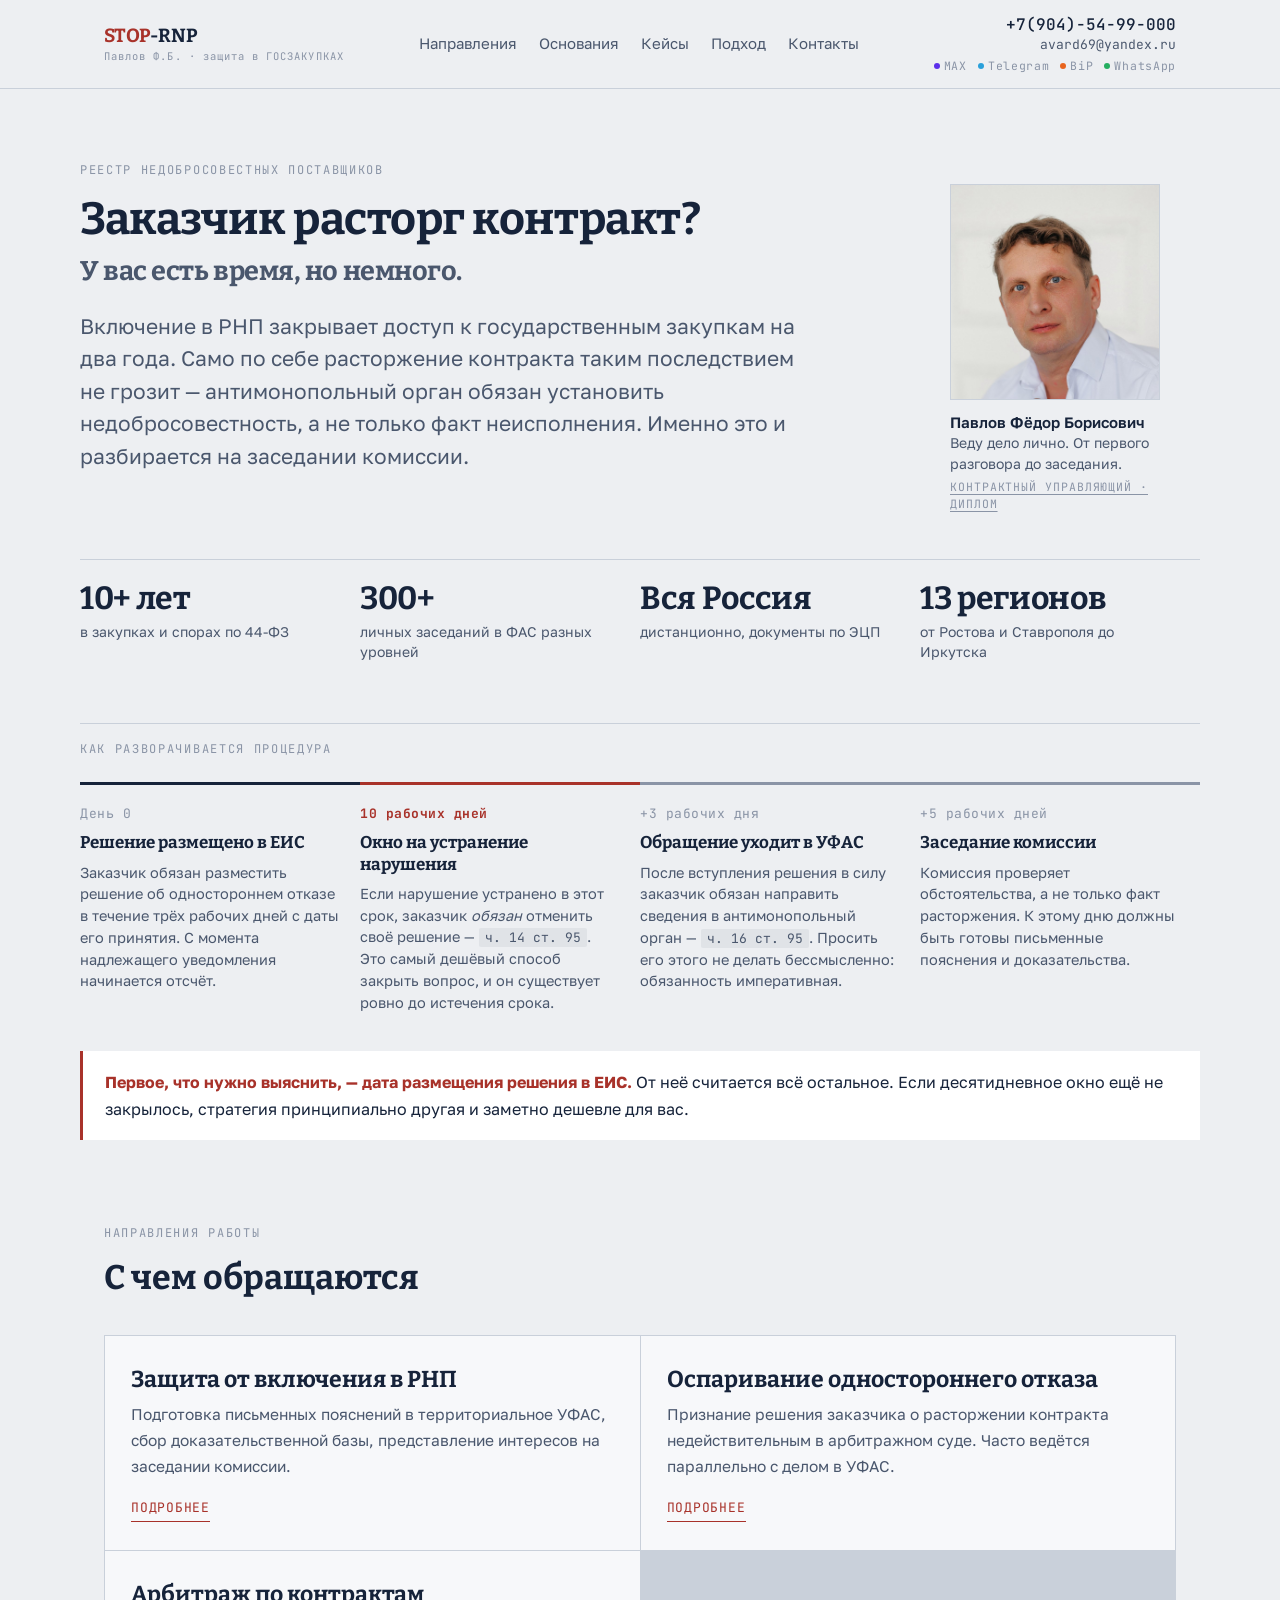
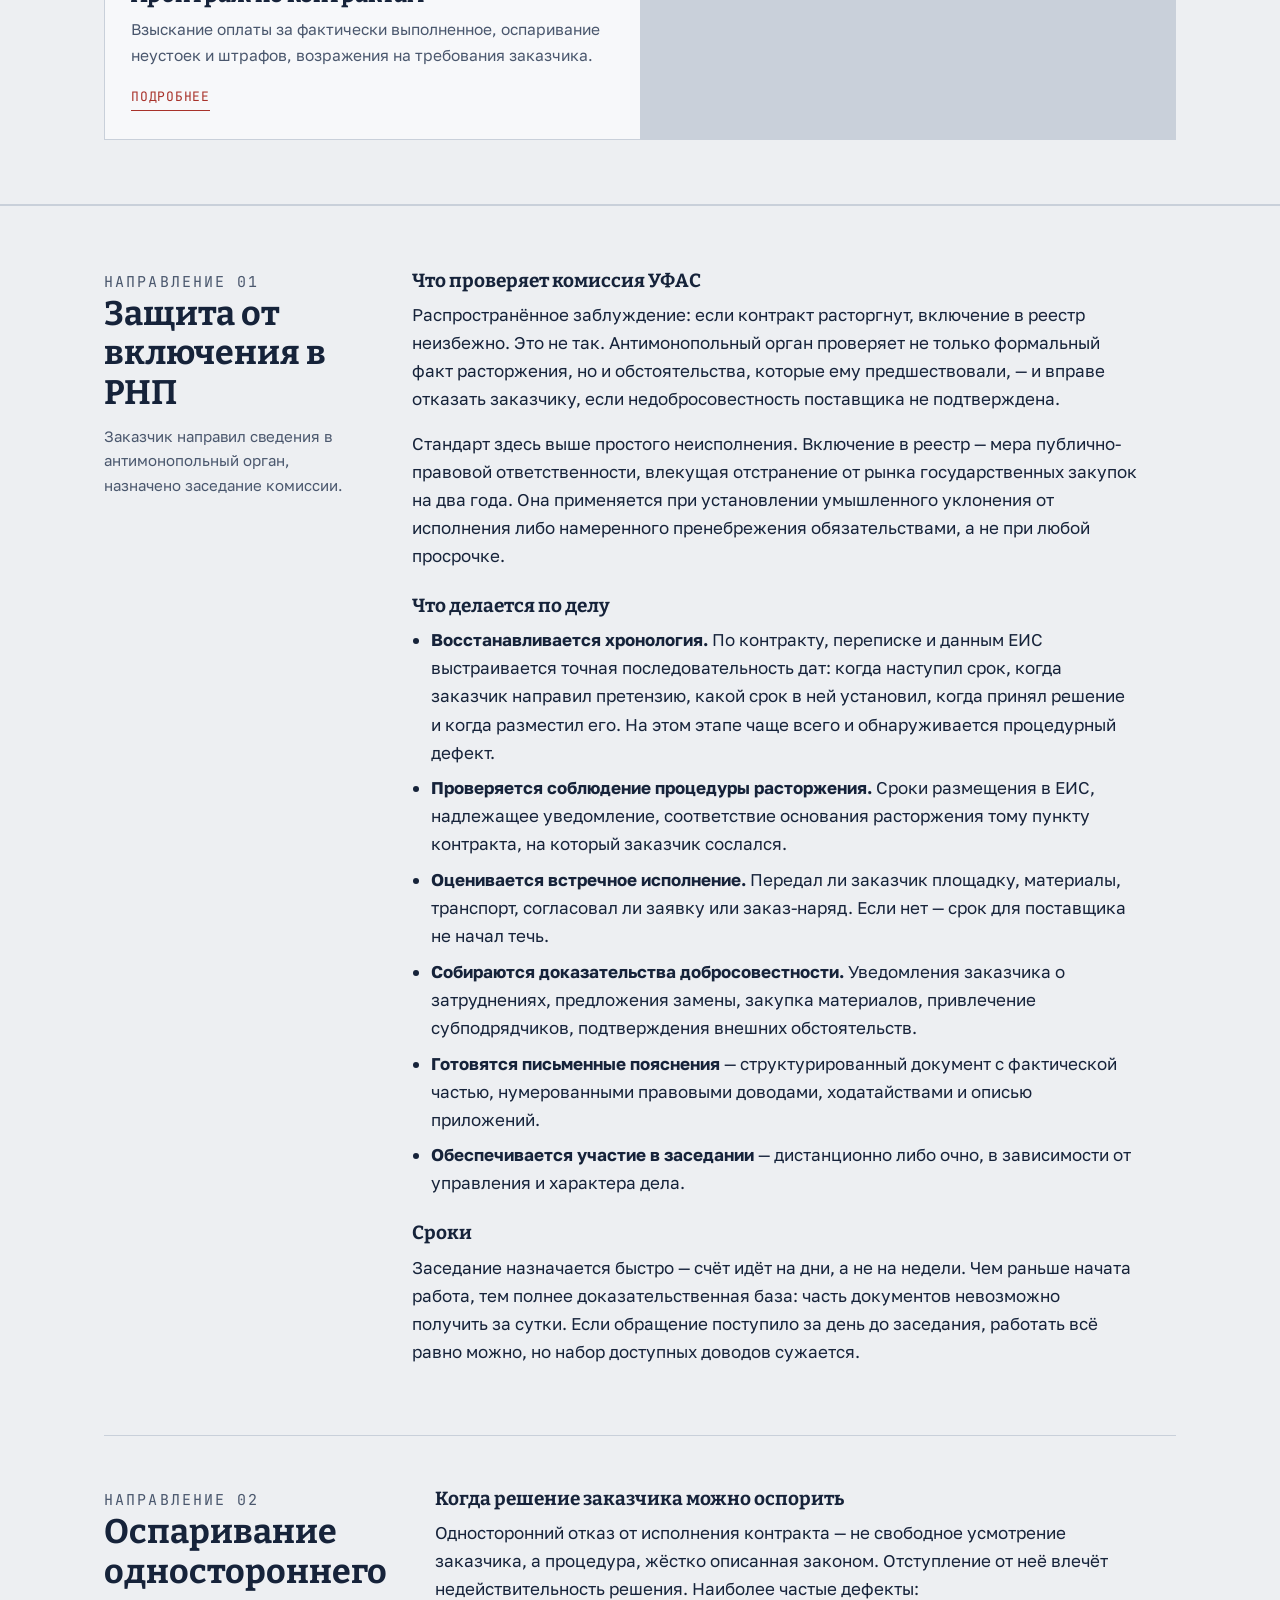
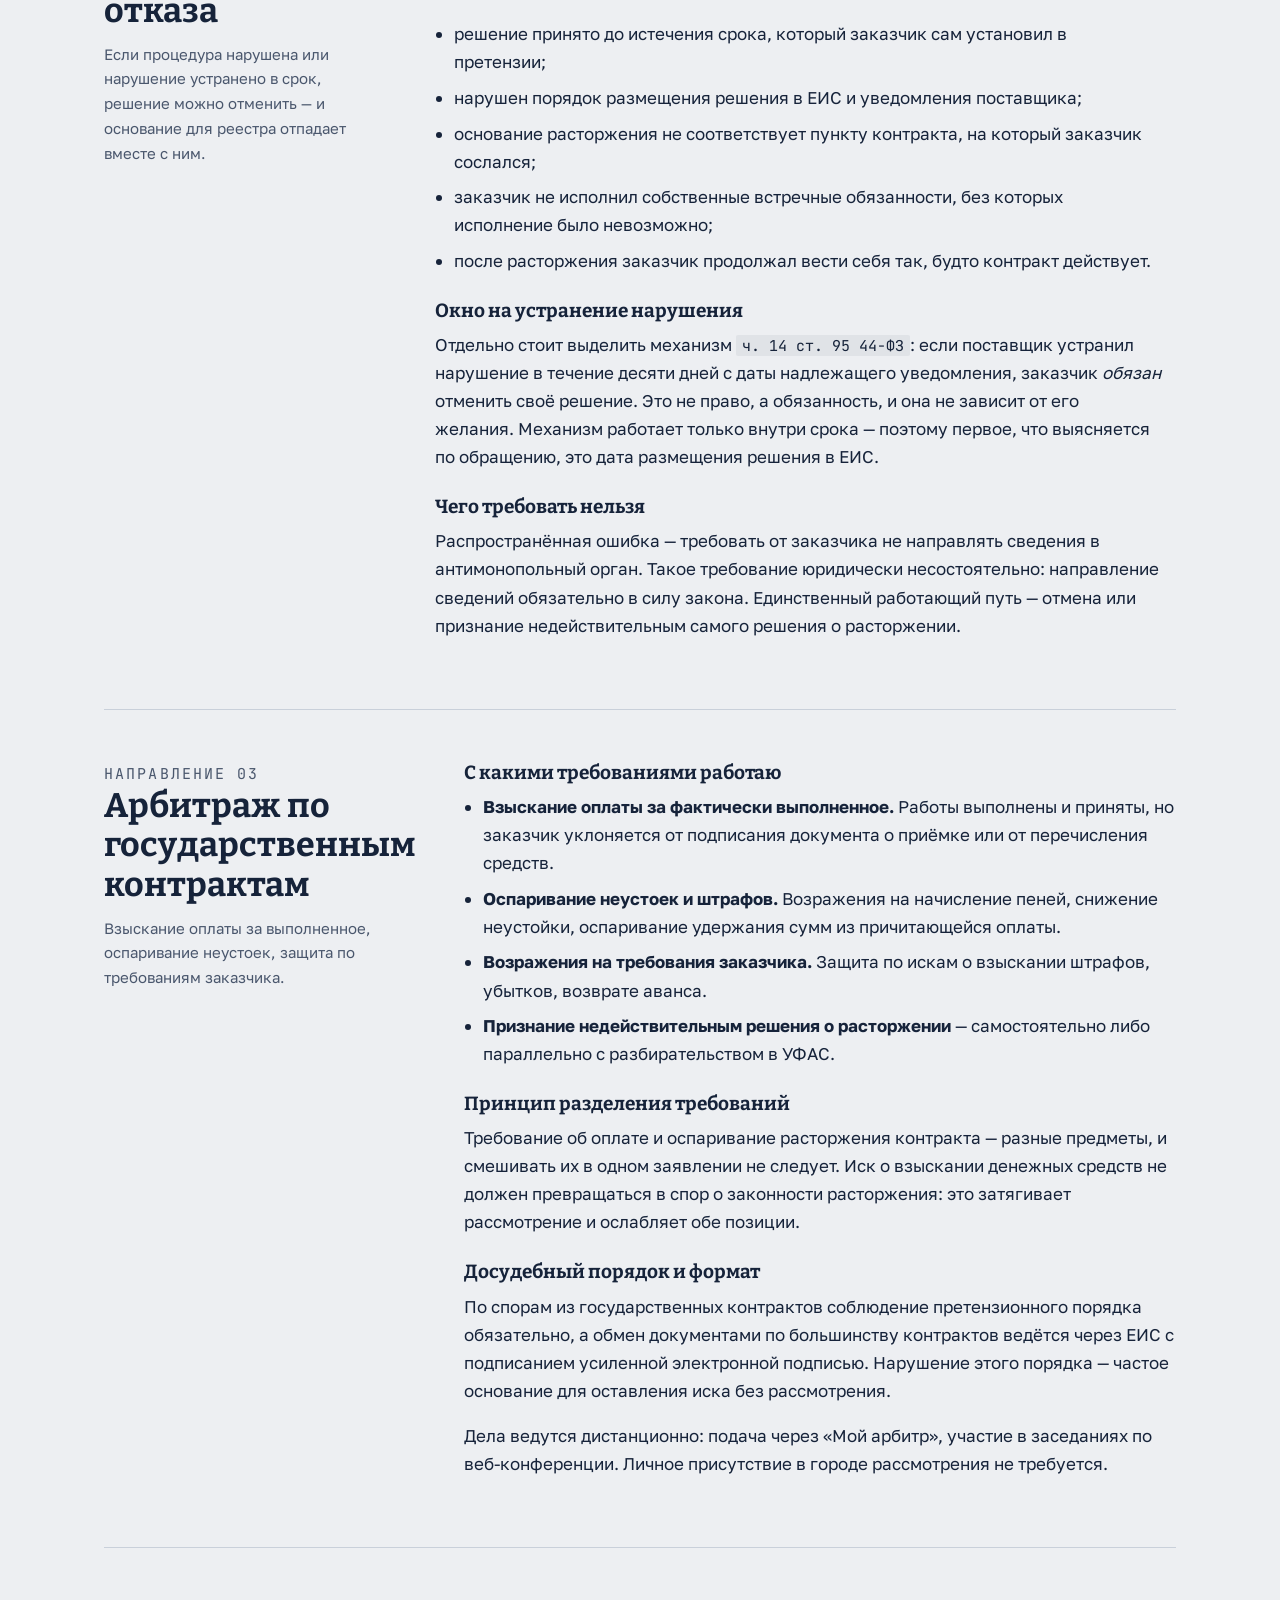
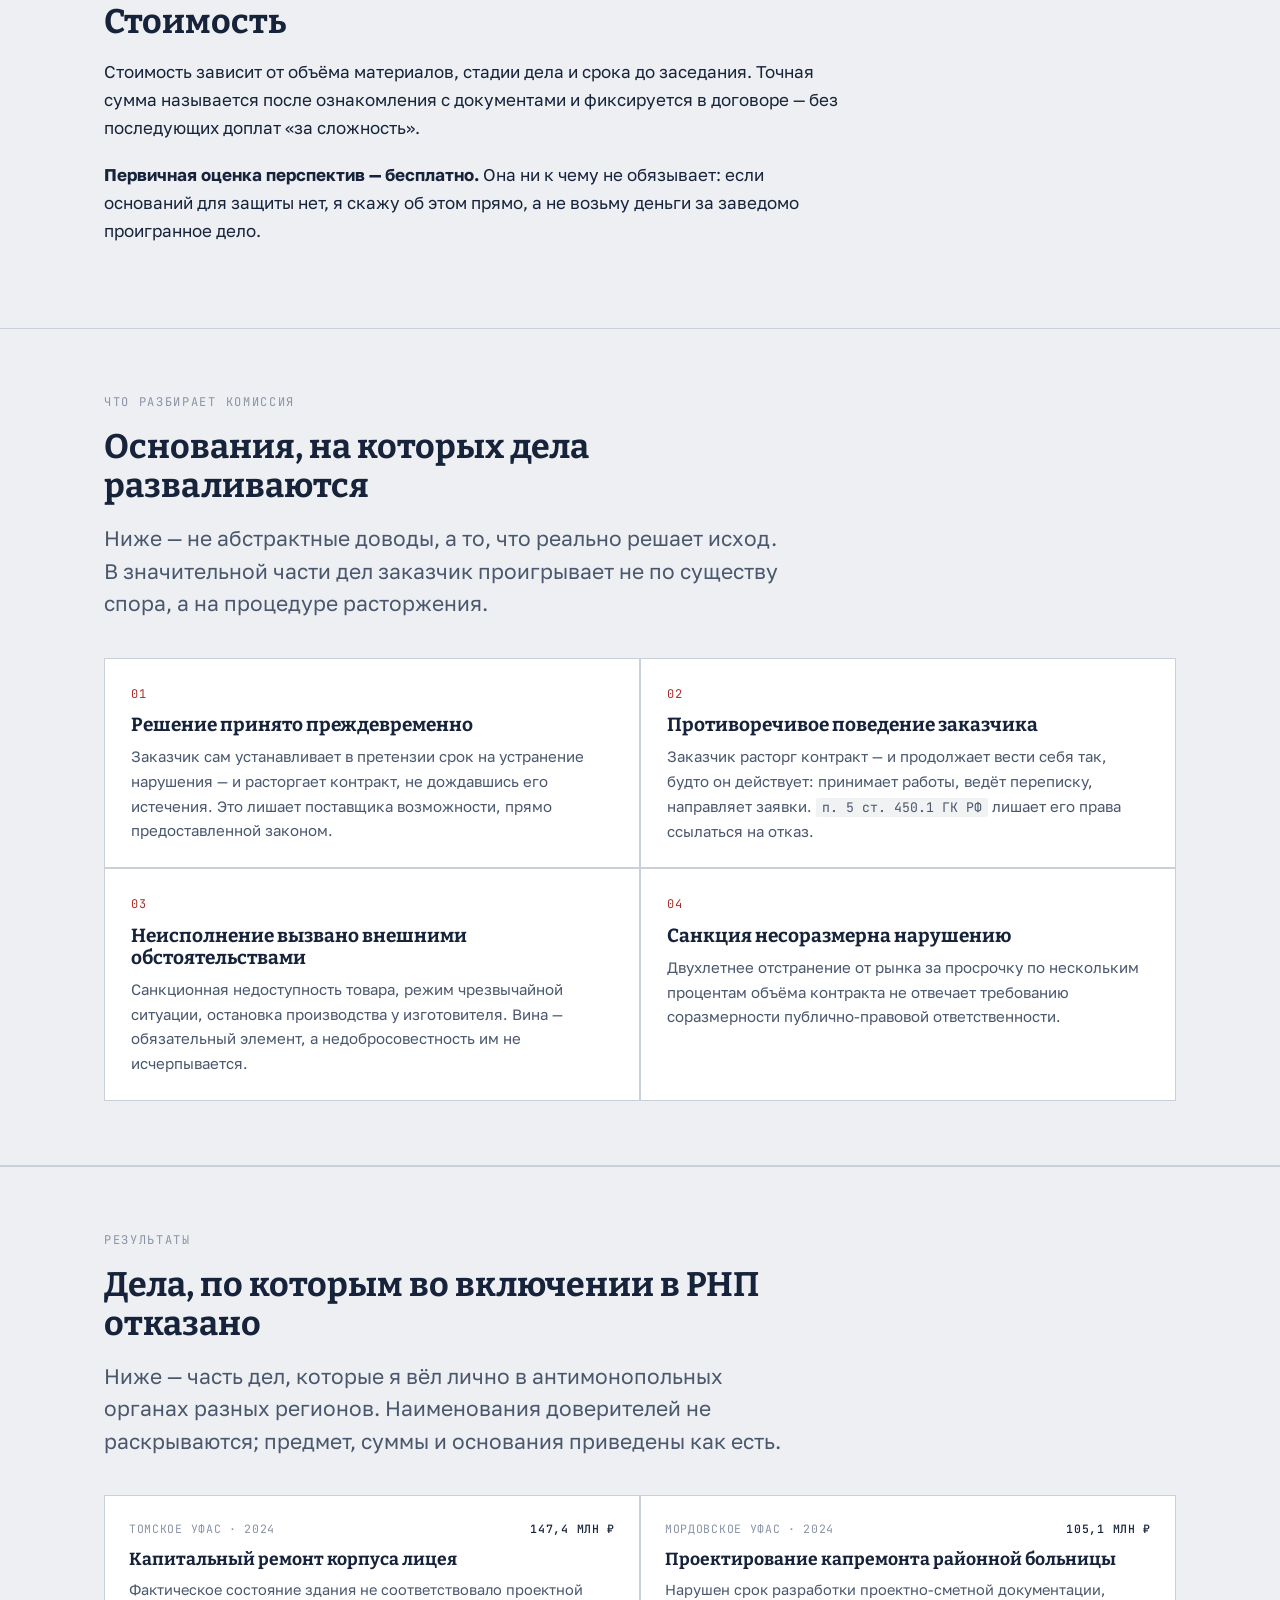
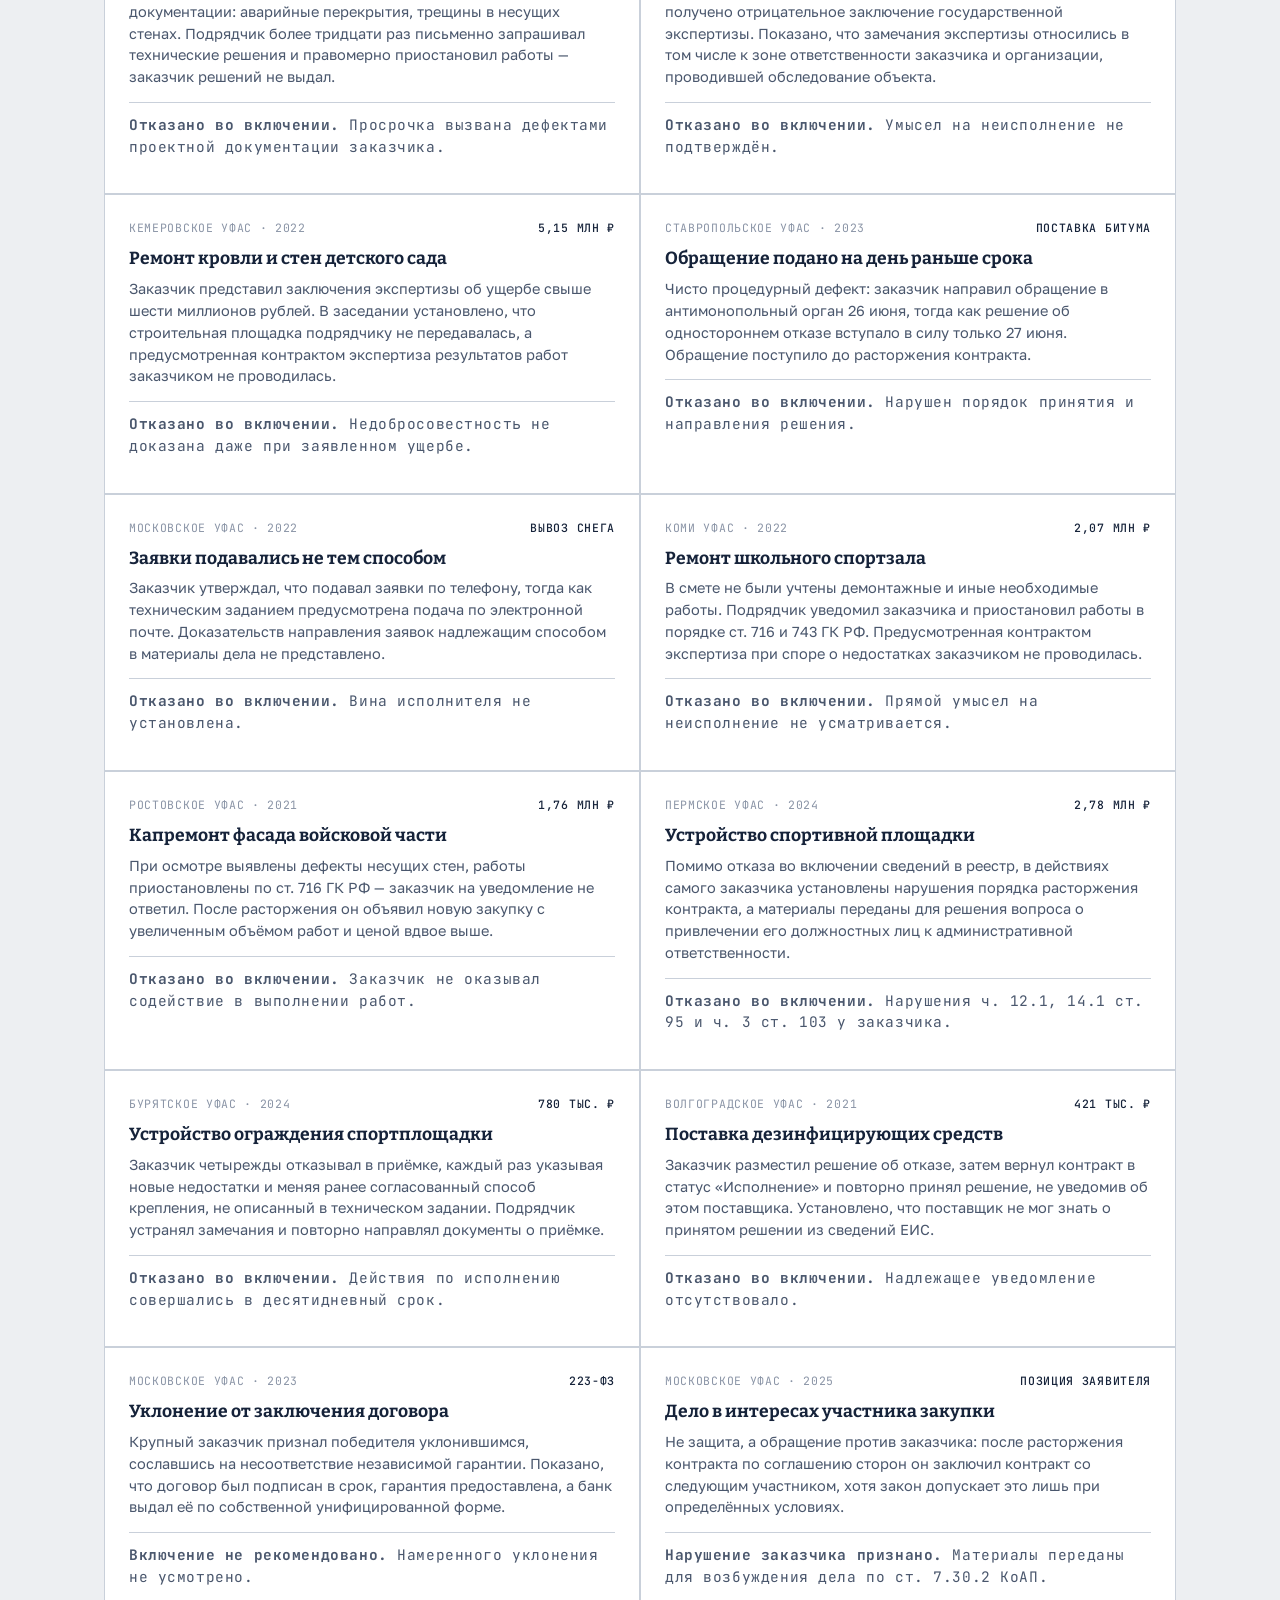
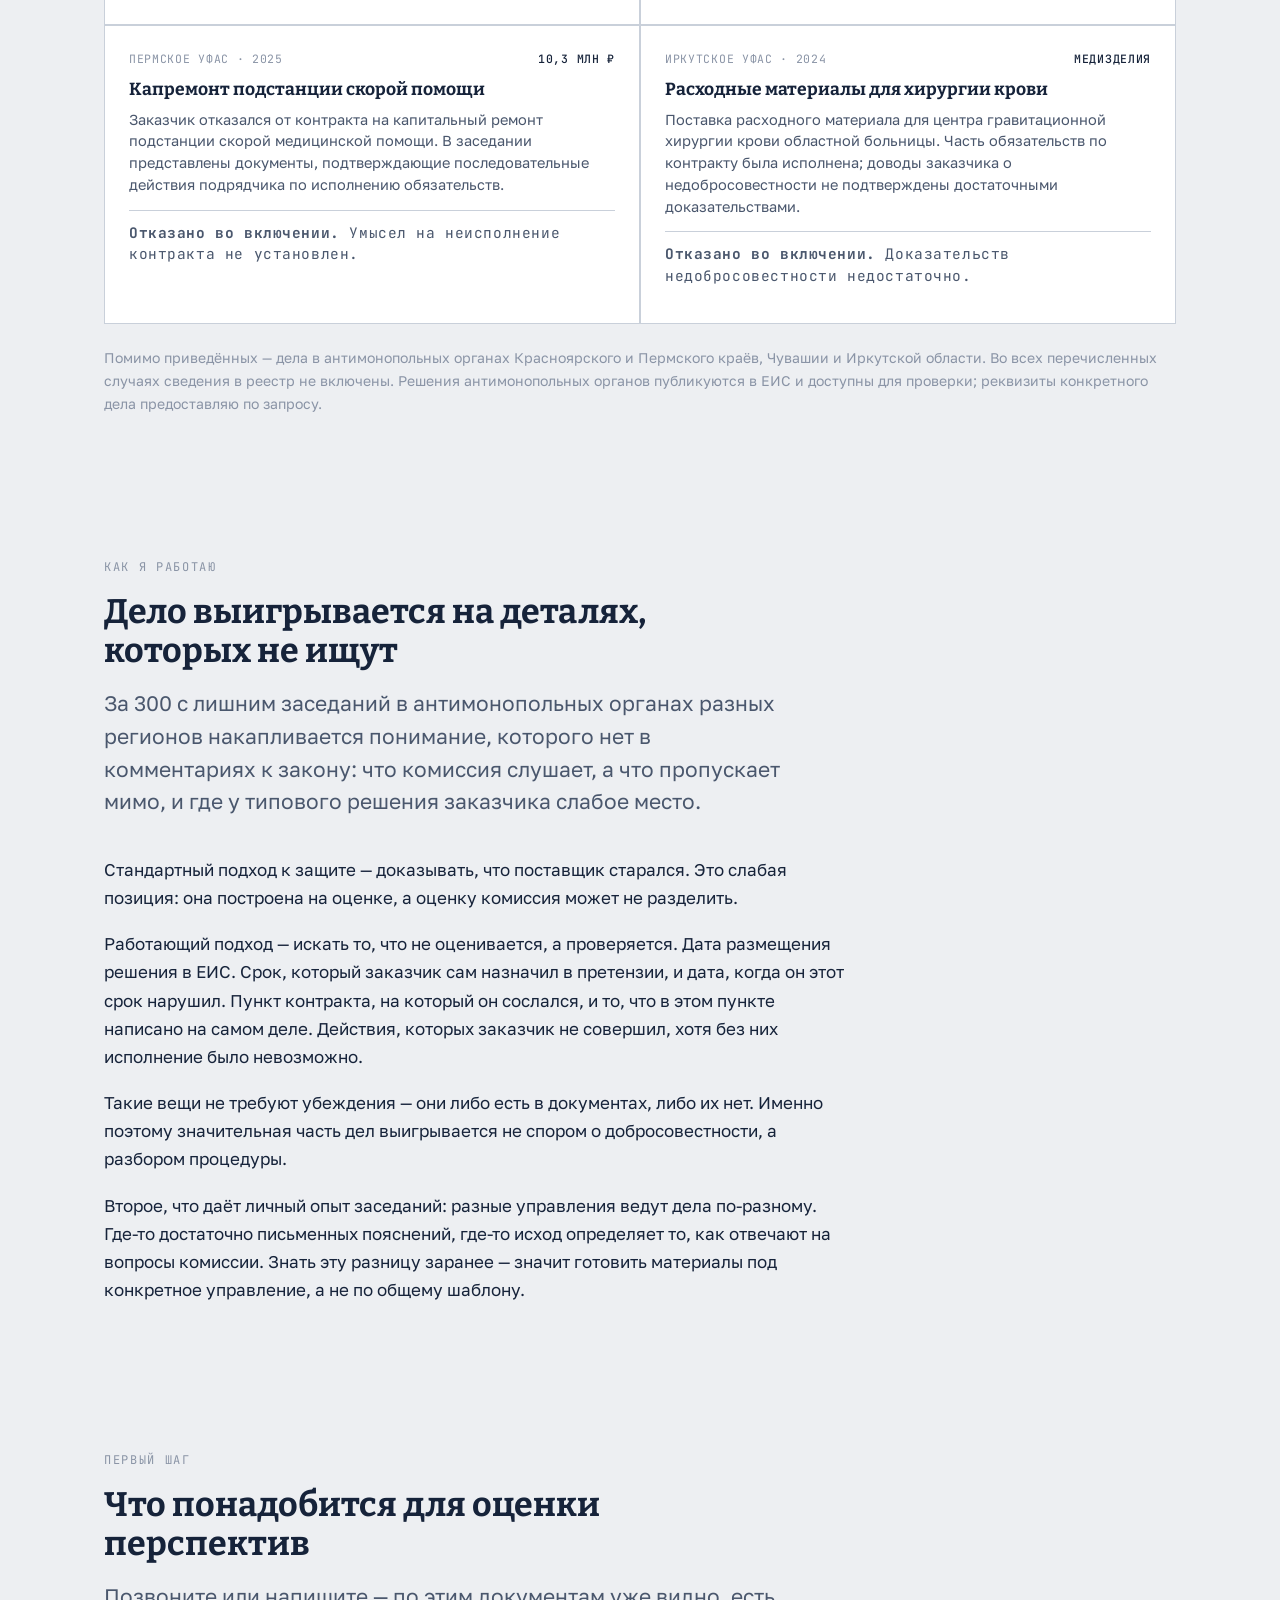
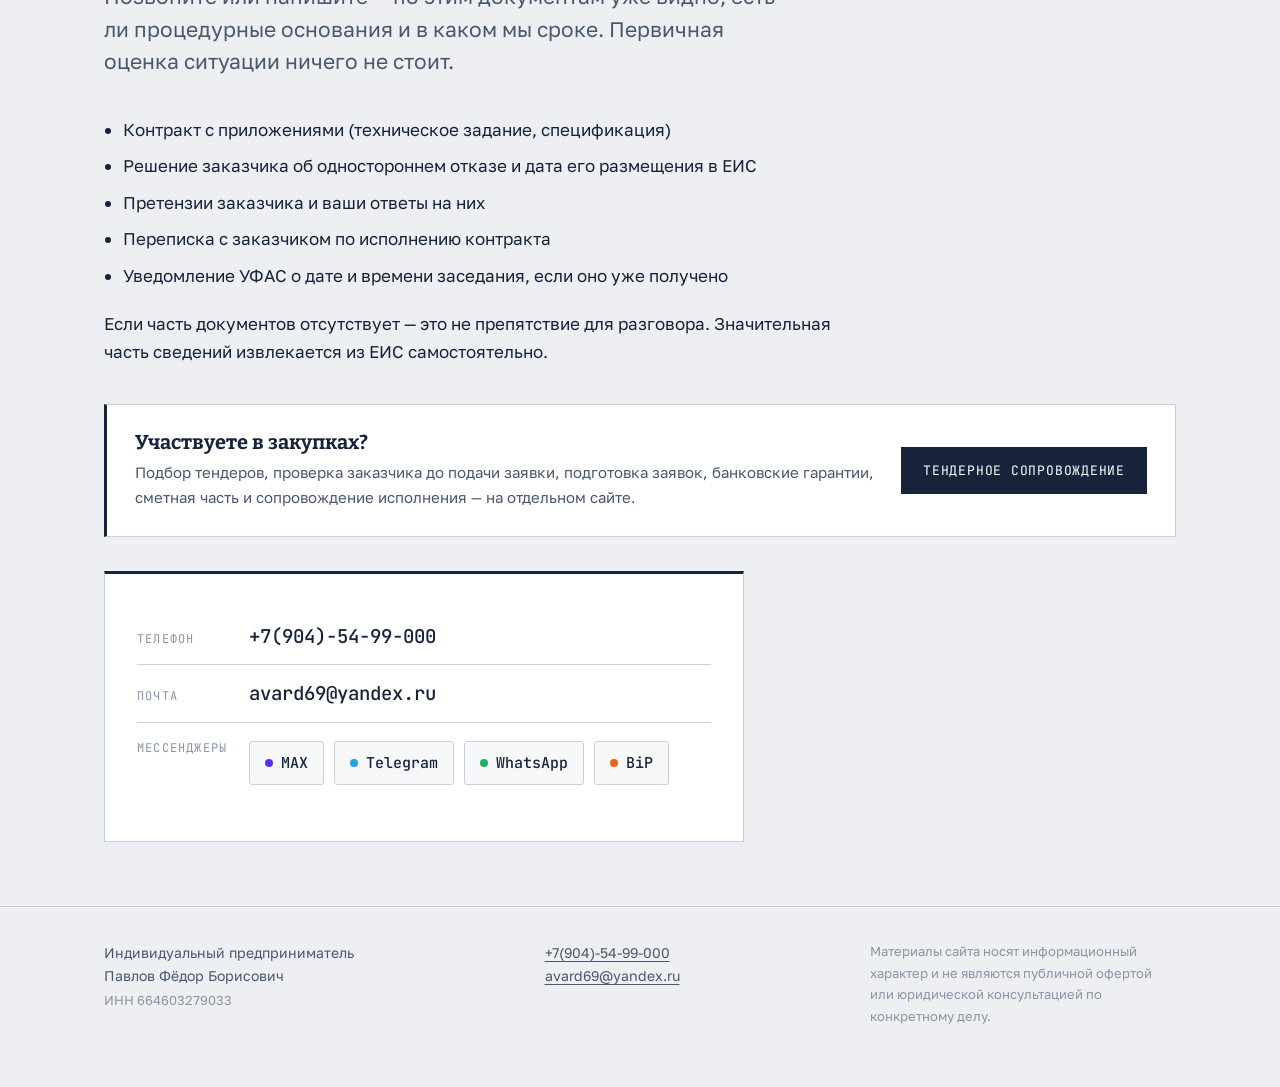
==== commit cd44ddcd: "Add files via upload" ====
--- a/index.html
+++ b/index.html
@@ -8,6 +8,14 @@
 <link rel="preconnect" href="https://fonts.googleapis.com">
 <link rel="preconnect" href="https://fonts.gstatic.com" crossorigin>
 <link href="https://fonts.googleapis.com/css2?family=Bitter:wght@400;700&family=Golos+Text:wght@400;500;600&family=JetBrains+Mono:wght@400;500;700&display=swap&subset=cyrillic" rel="stylesheet">
+<link rel="canonical" href="https://stop-rnp.ru/">
+<meta property="og:type" content="website">
+<meta property="og:url" content="https://stop-rnp.ru/">
+<meta property="og:title" content="Защита от включения в РНП — Павлов Ф.Б.">
+<meta property="og:description" content="Представительство поставщиков на заседаниях комиссий УФАС по делам о включении в реестр недобросовестных поставщиков. 300+ личных заседаний, 13 регионов.">
+<meta property="og:image" content="https://stop-rnp.ru/7.jpg">
+<meta property="og:locale" content="ru_RU">
+<meta name="robots" content="index, follow">
 <link rel="stylesheet" href="style.css">
 </head>
 <body>
@@ -41,8 +49,7 @@
  <div class="hero-split">
   <div class="hero-main">
   <p class="eyebrow">Реестр недобросовестных поставщиков</p>
-  <h1 class="hero-q">Заказчик расторг контракт?</h1>
-  <p class="hero-sub">У вас есть время, но немного.</p>
+  <h1>Заказчик расторг контракт?<span class="h1-sub">У вас есть время, но немного.</span></h1>
   <p class="lead">Включение в РНП закрывает доступ к государственным закупкам на два года. Само по себе расторжение контракта таким последствием не грозит — антимонопольный орган обязан установить недобросовестность, а не только факт неисполнения. Именно это и разбирается на заседании комиссии.</p>
 
   </div>
@@ -426,7 +433,7 @@
         <h3>Участвуете в закупках?</h3>
         <p>Подбор тендеров, проверка заказчика до подачи заявки, подготовка заявок, банковские гарантии, сметная часть и сопровождение исполнения — на отдельном сайте.</p>
       </div>
-      <a class="btn" href="https://ekbavard69-maker.github.io/tender/">Тендерное сопровождение</a>
+      <a class="btn" href="https://44-223-com.ru/">Тендерное сопровождение</a>
     </div>
 
     <div class="contact-box" style="margin-top:34px">
--- a/style.css
+++ b/style.css
@@ -94,7 +94,16 @@
 
 /* ---------- Герой ---------- */
 .hero{padding:72px 0 20px}
-.hero h1{max-width:22ch}
+.hero h1{max-width:none;font-size:clamp(27px,3.7vw,45px)}
+.h1-sub{
+  display:block;
+  font-size:clamp(19px,2.3vw,27px);
+  line-height:1.2;
+  margin-top:.32em;
+  color:var(--ink-soft);
+  white-space:nowrap;
+}
+@media (max-width:520px){ .h1-sub{white-space:normal;font-size:19px} }
 .hero .lead{max-width:56ch}
 
 /* СИГНАТУРА: процессуальный коридор */
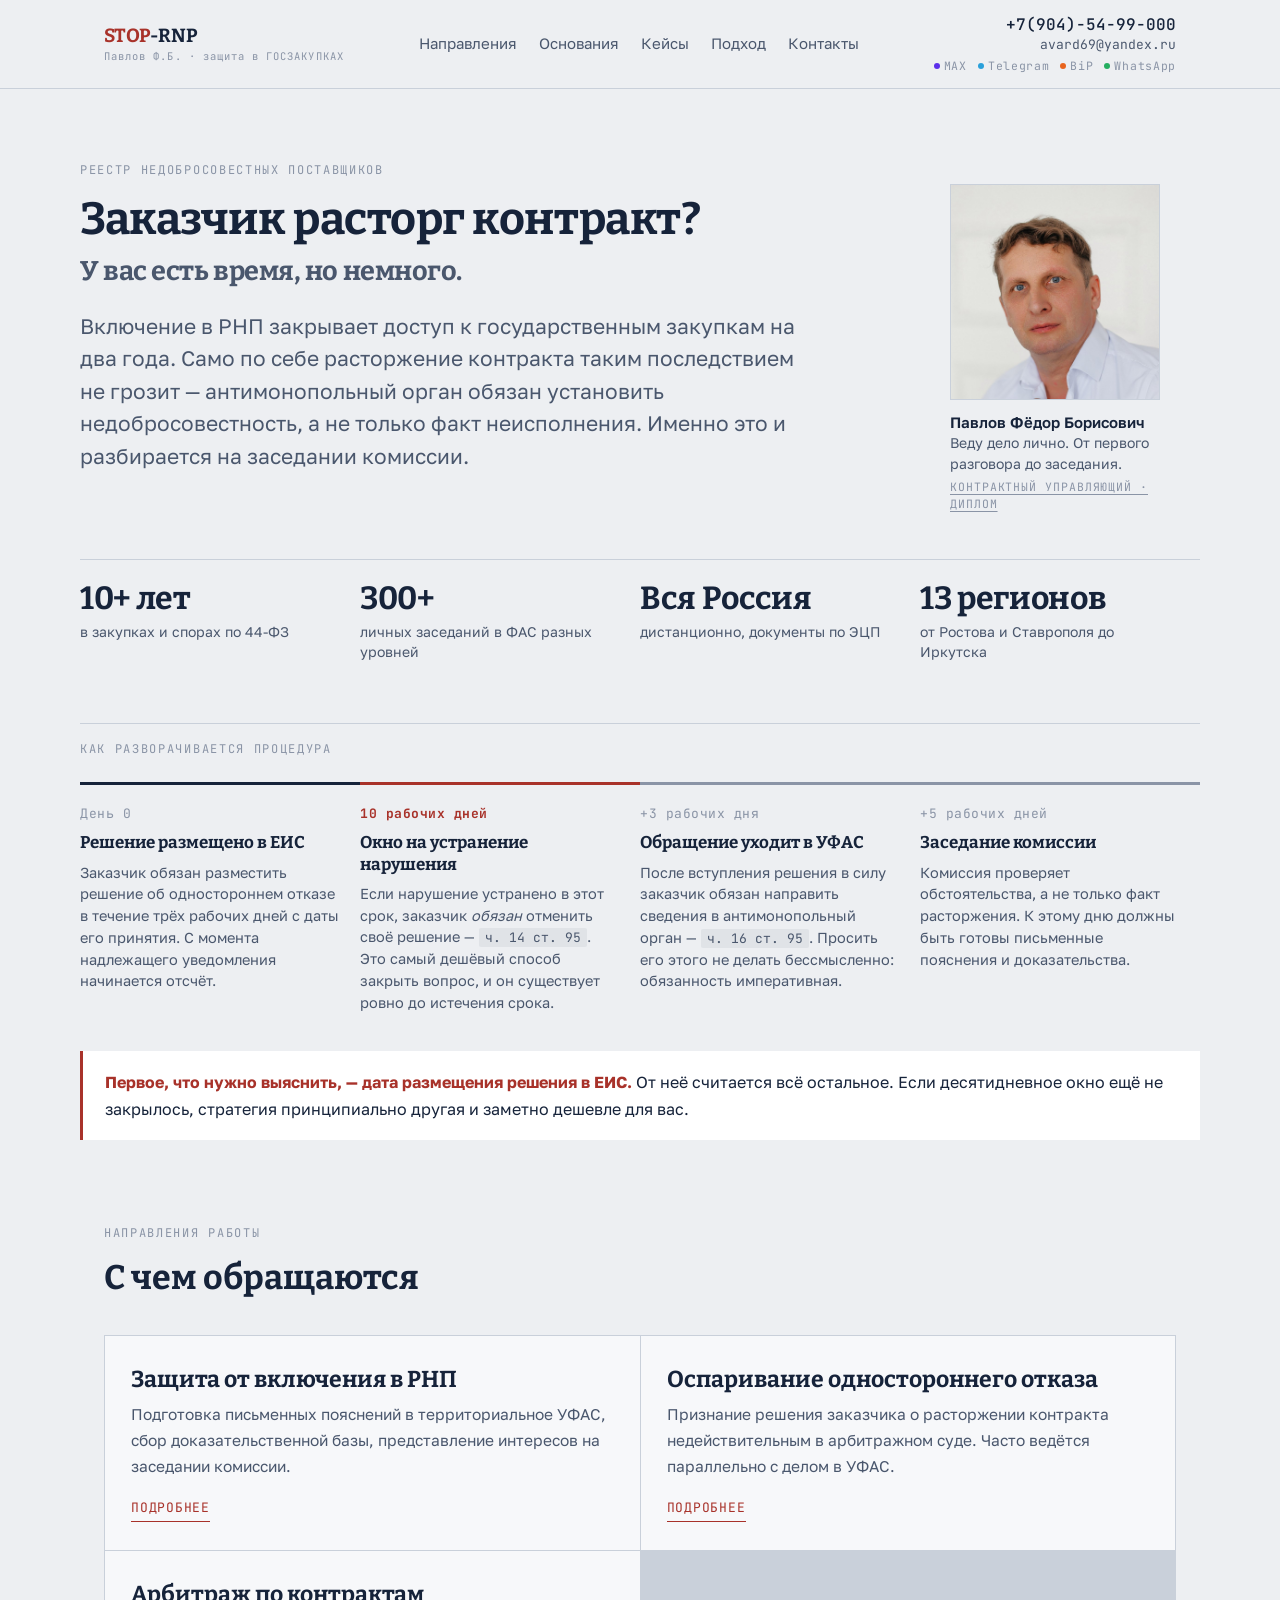
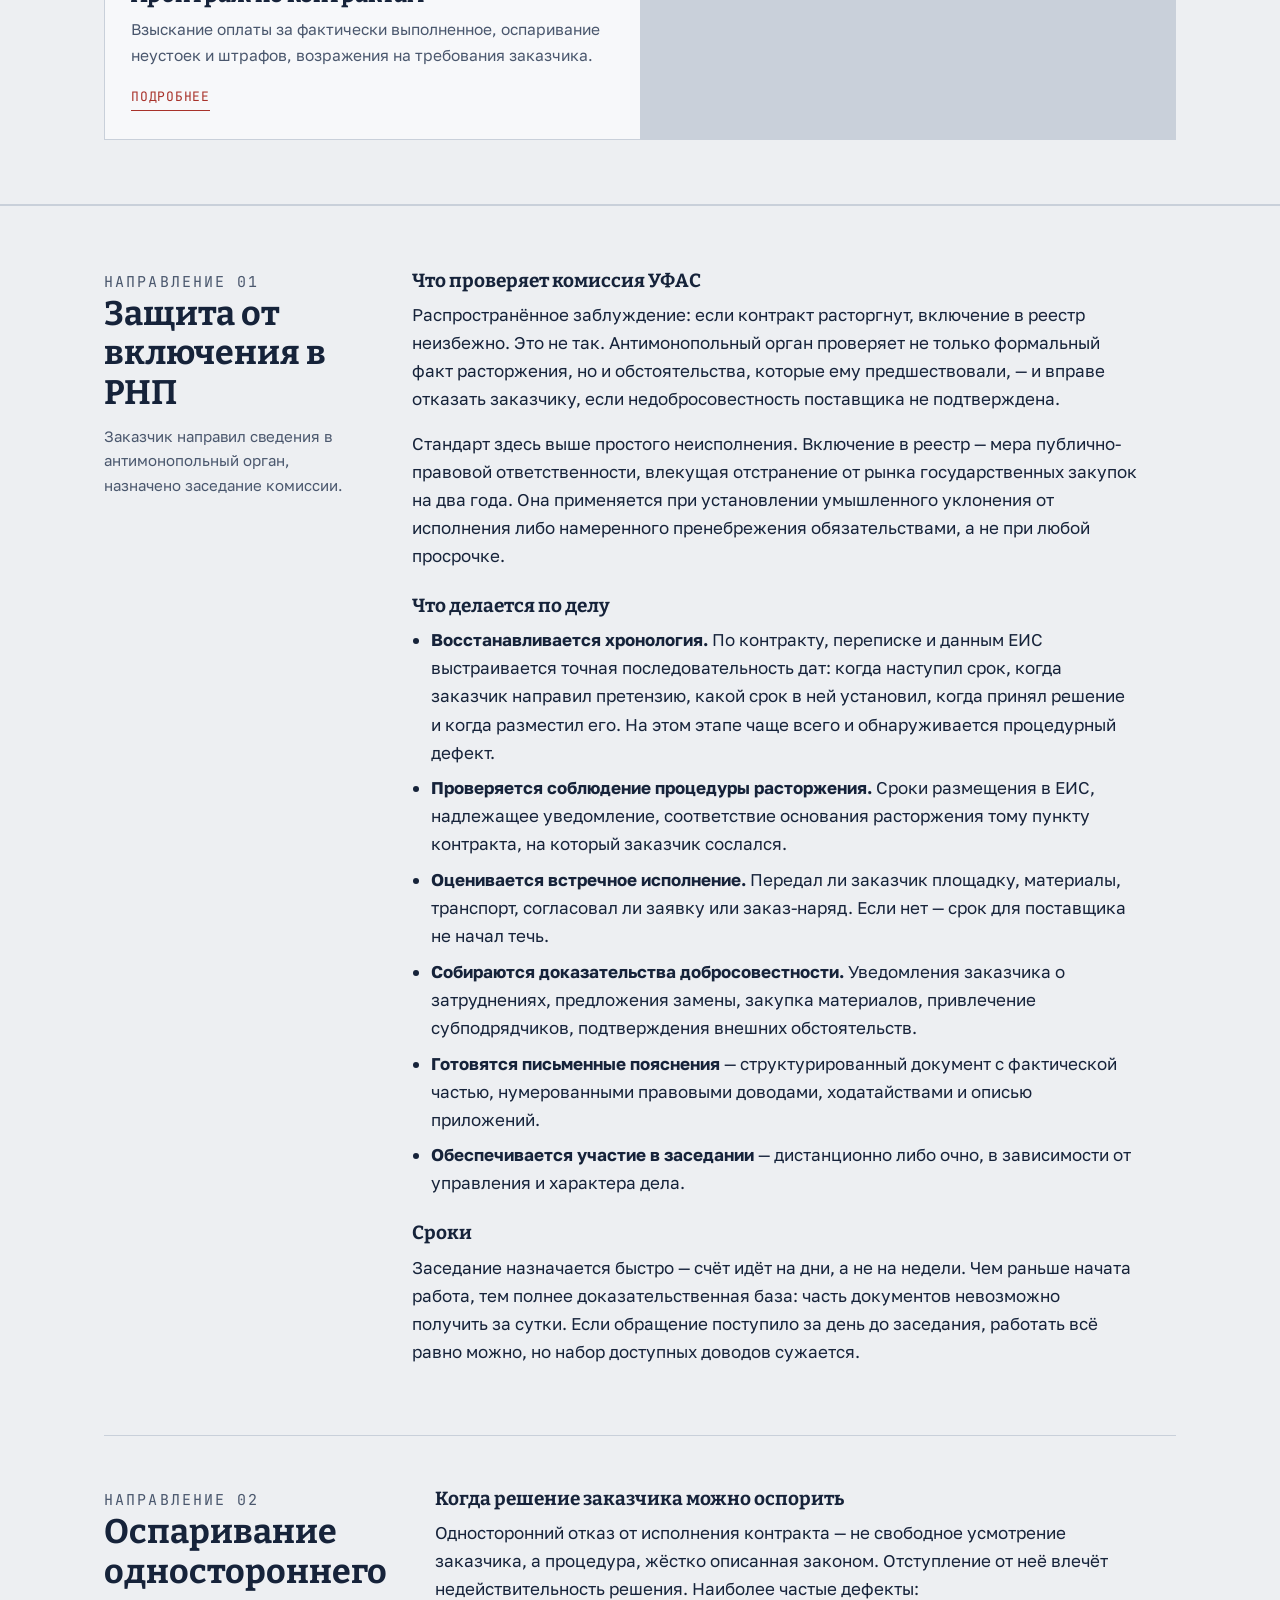
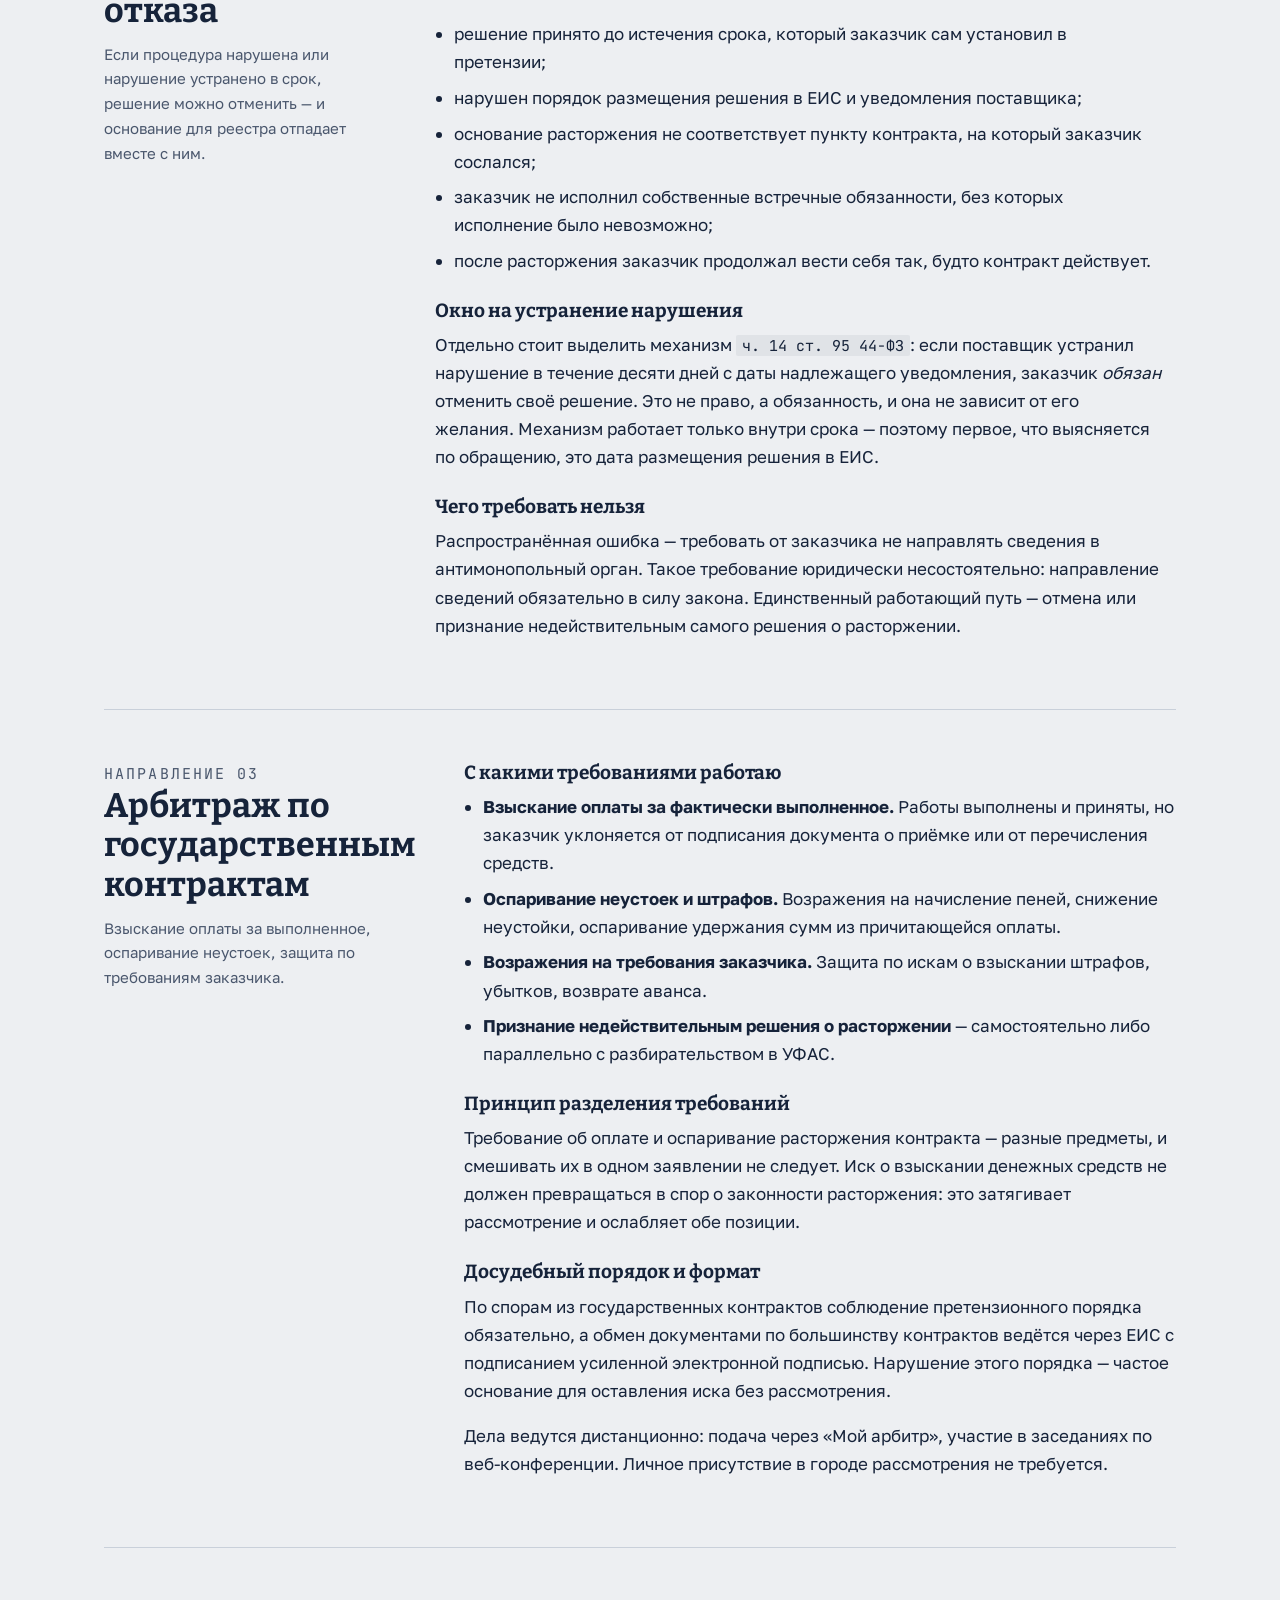
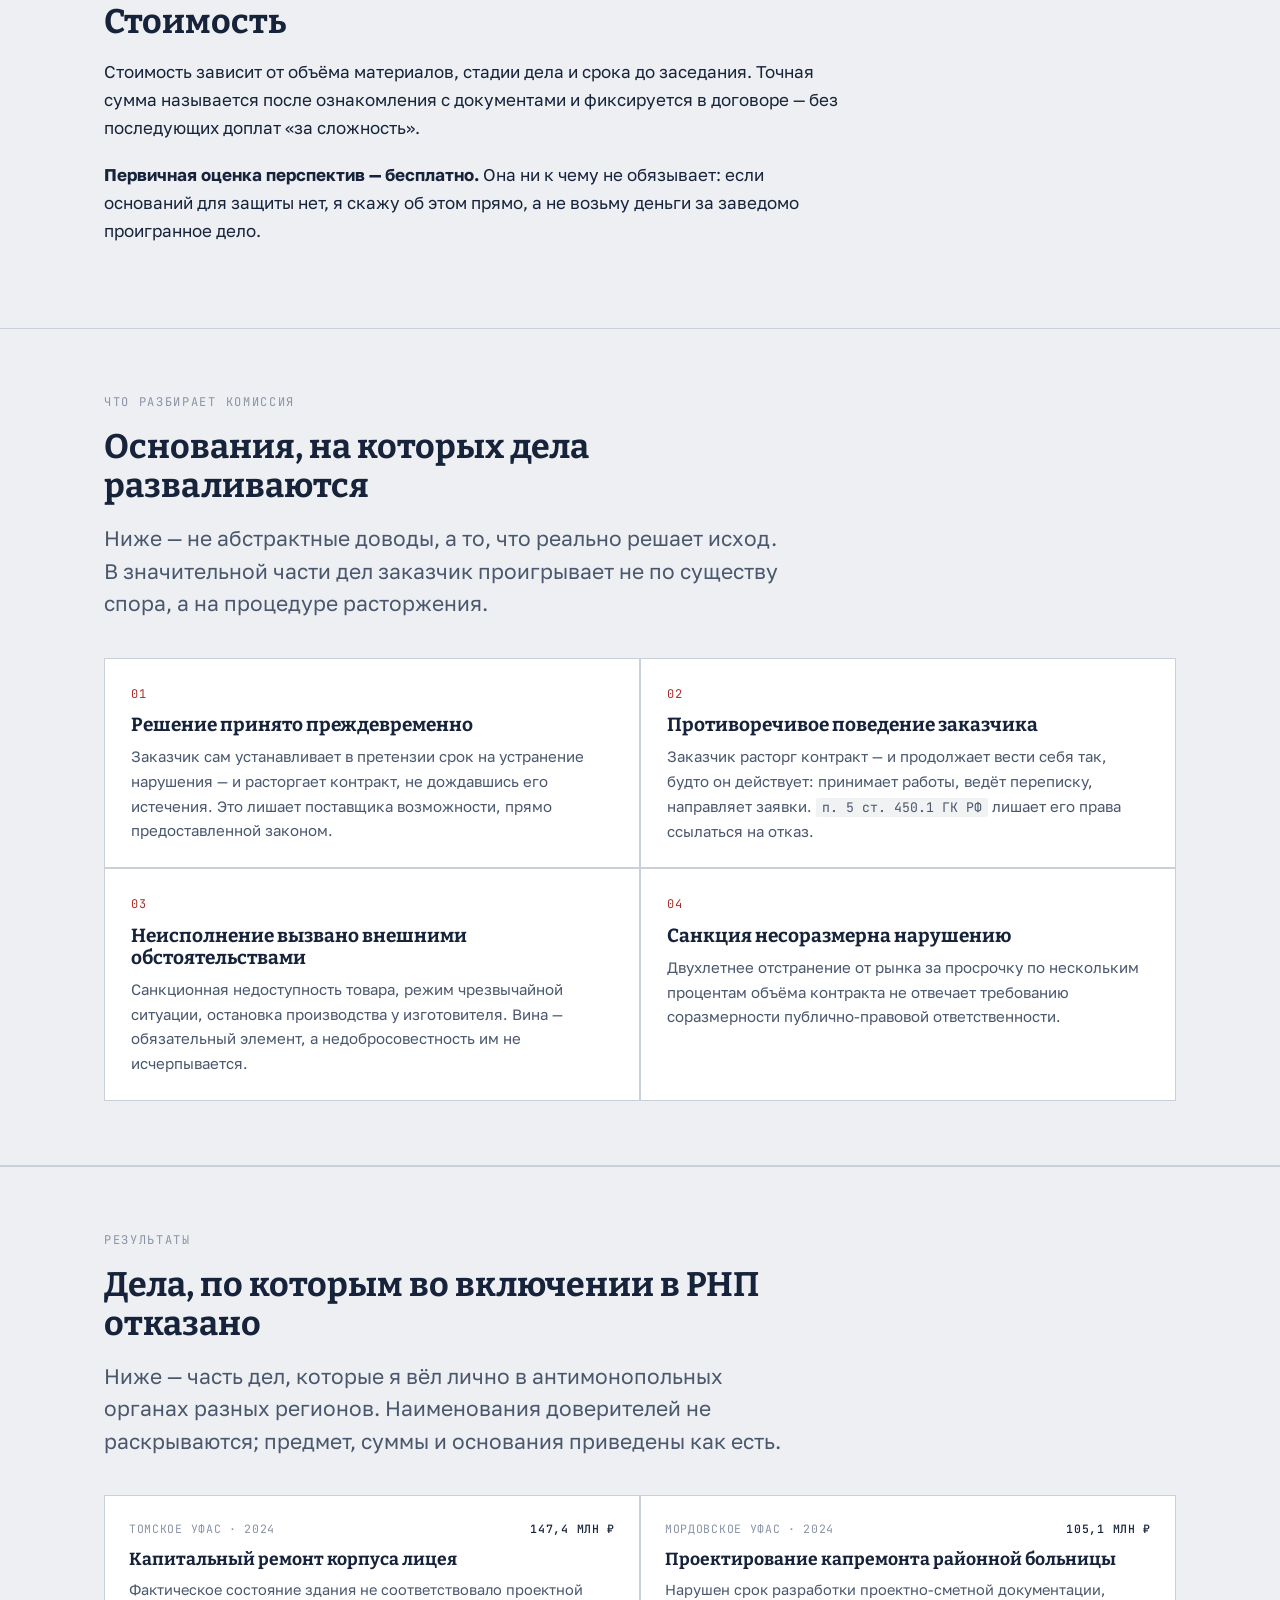
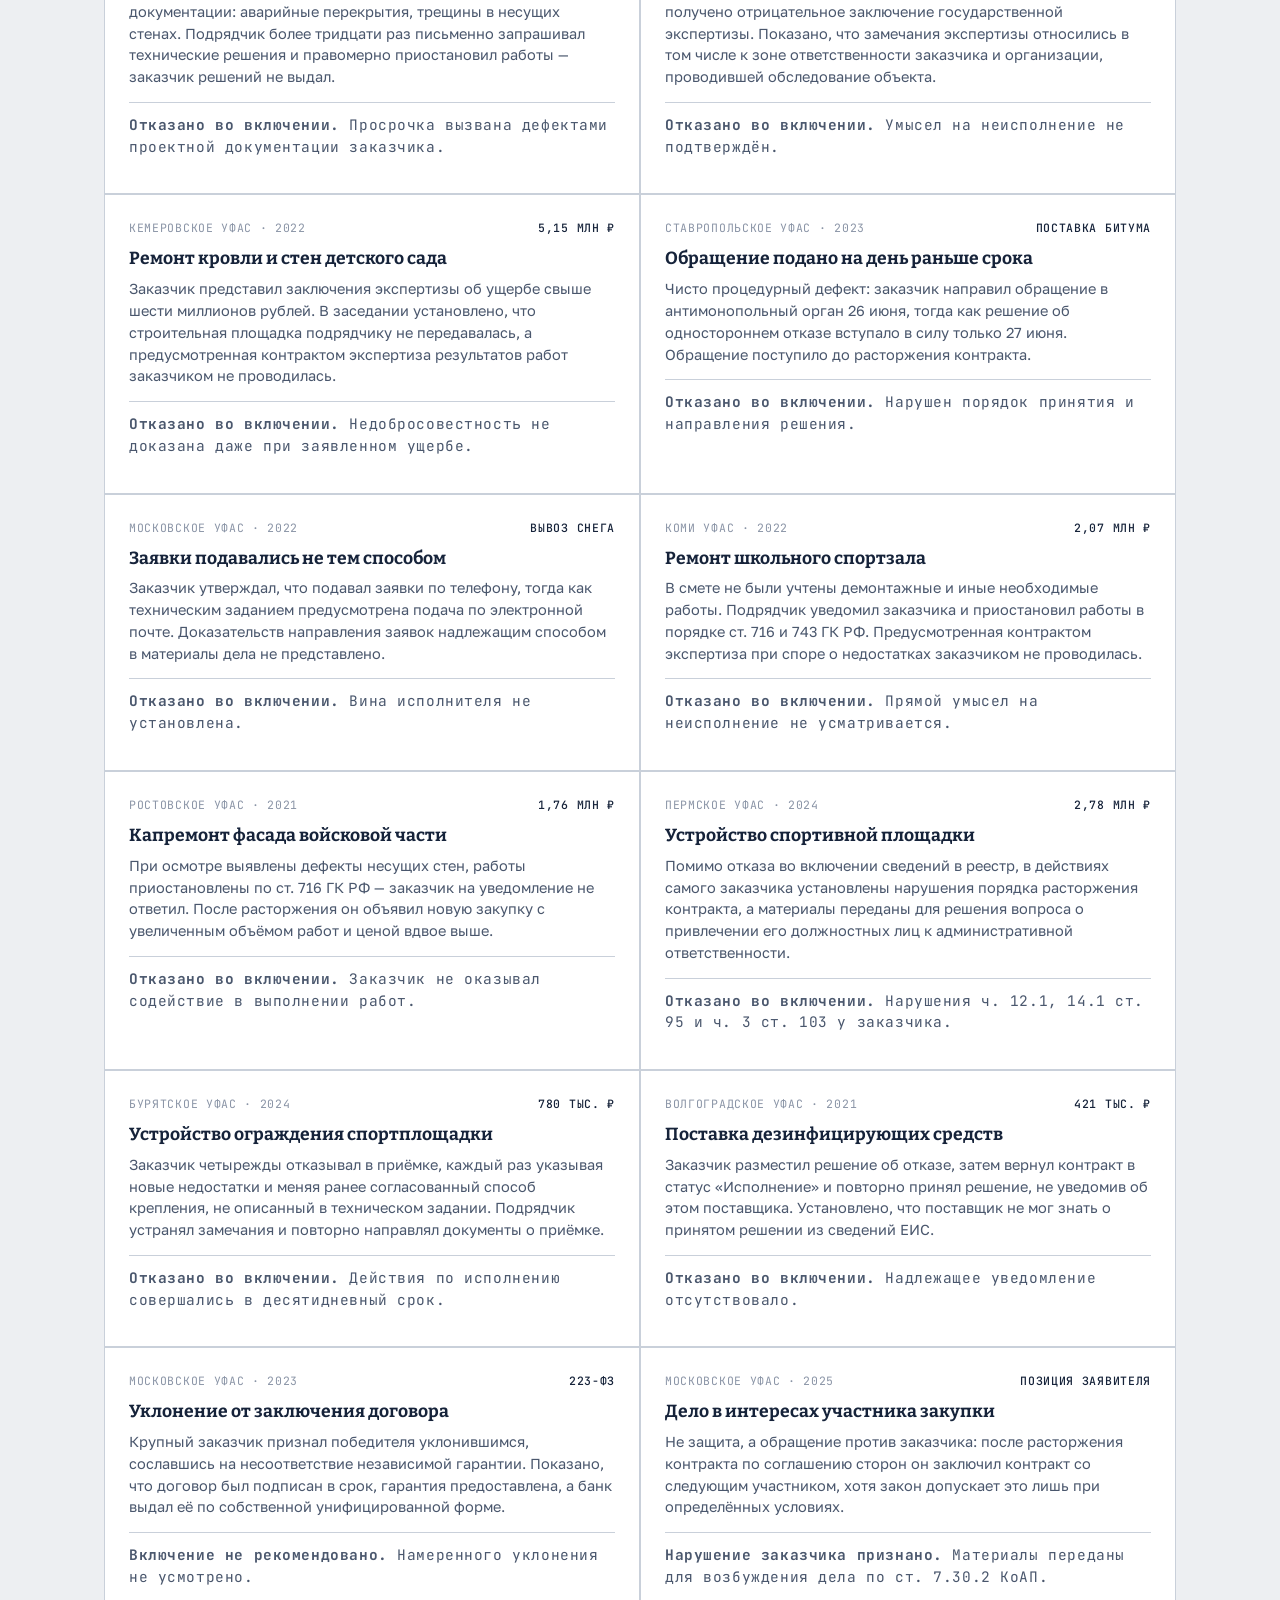
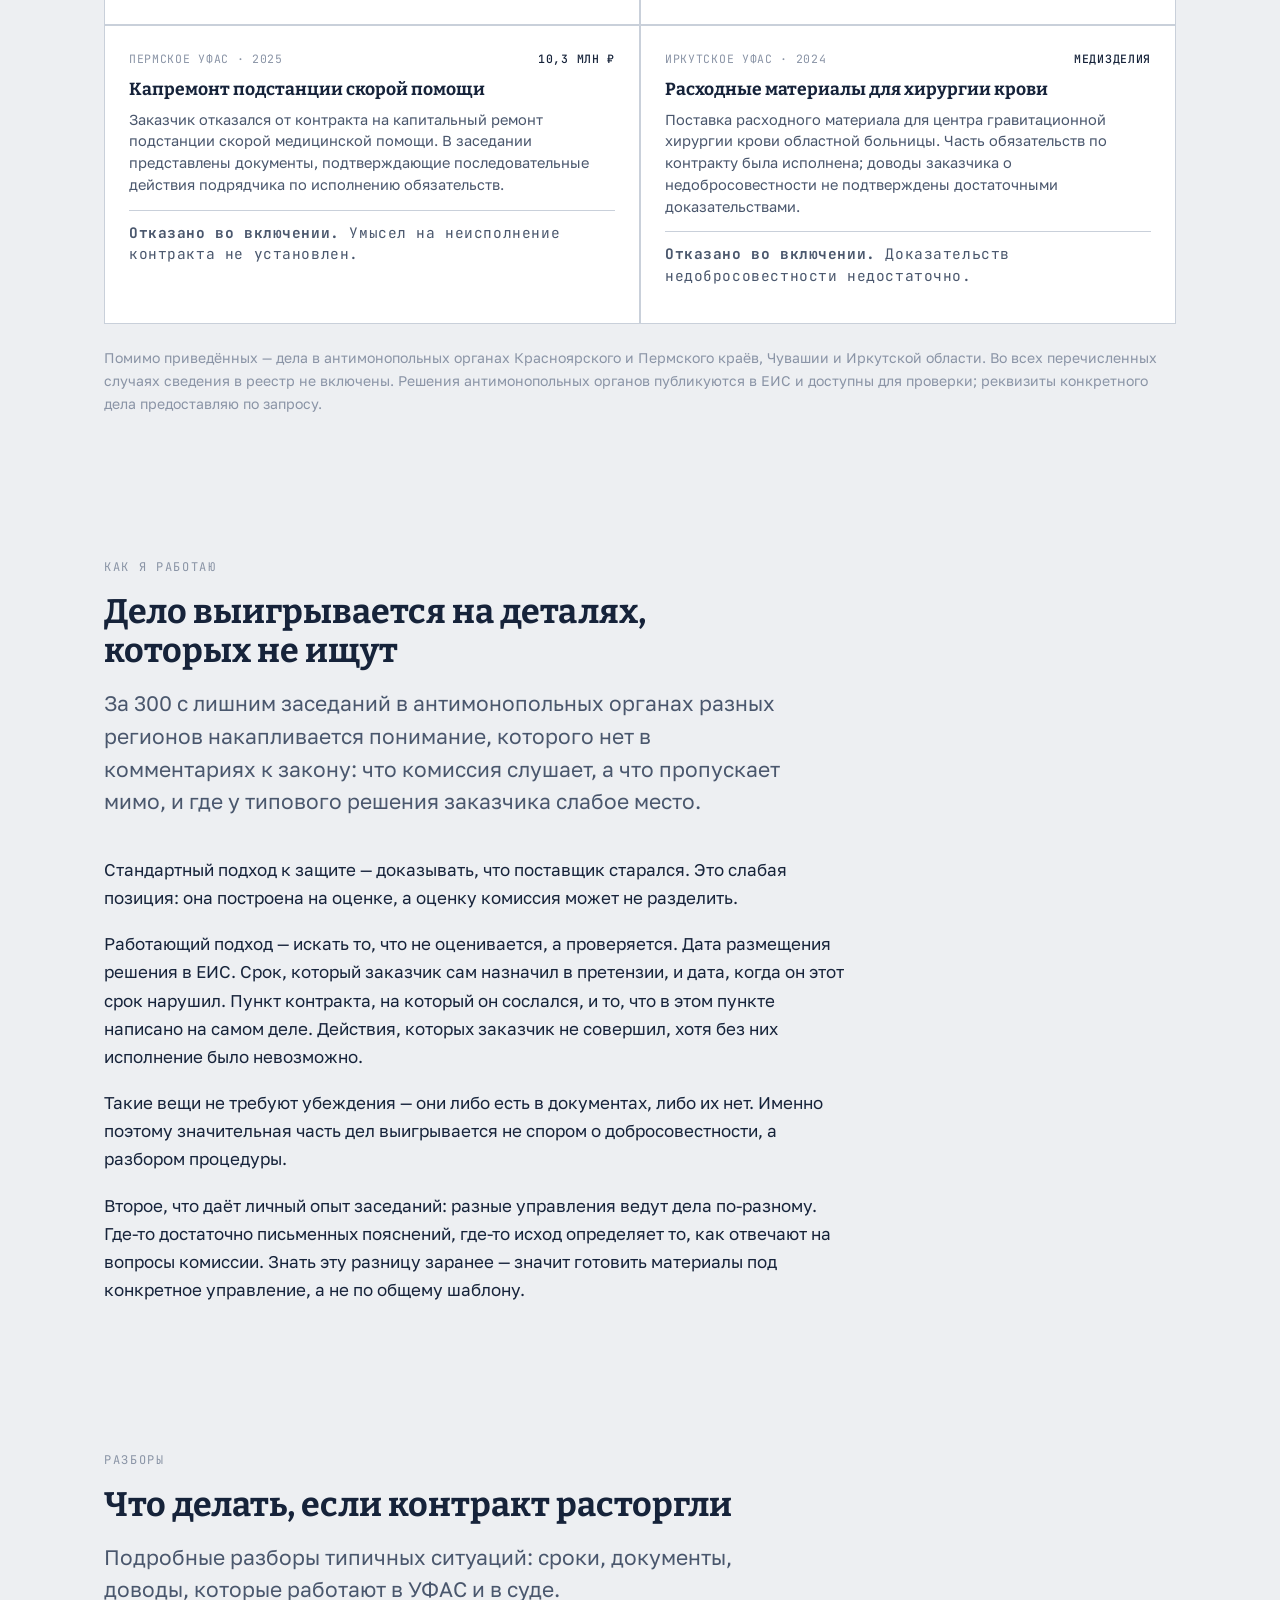
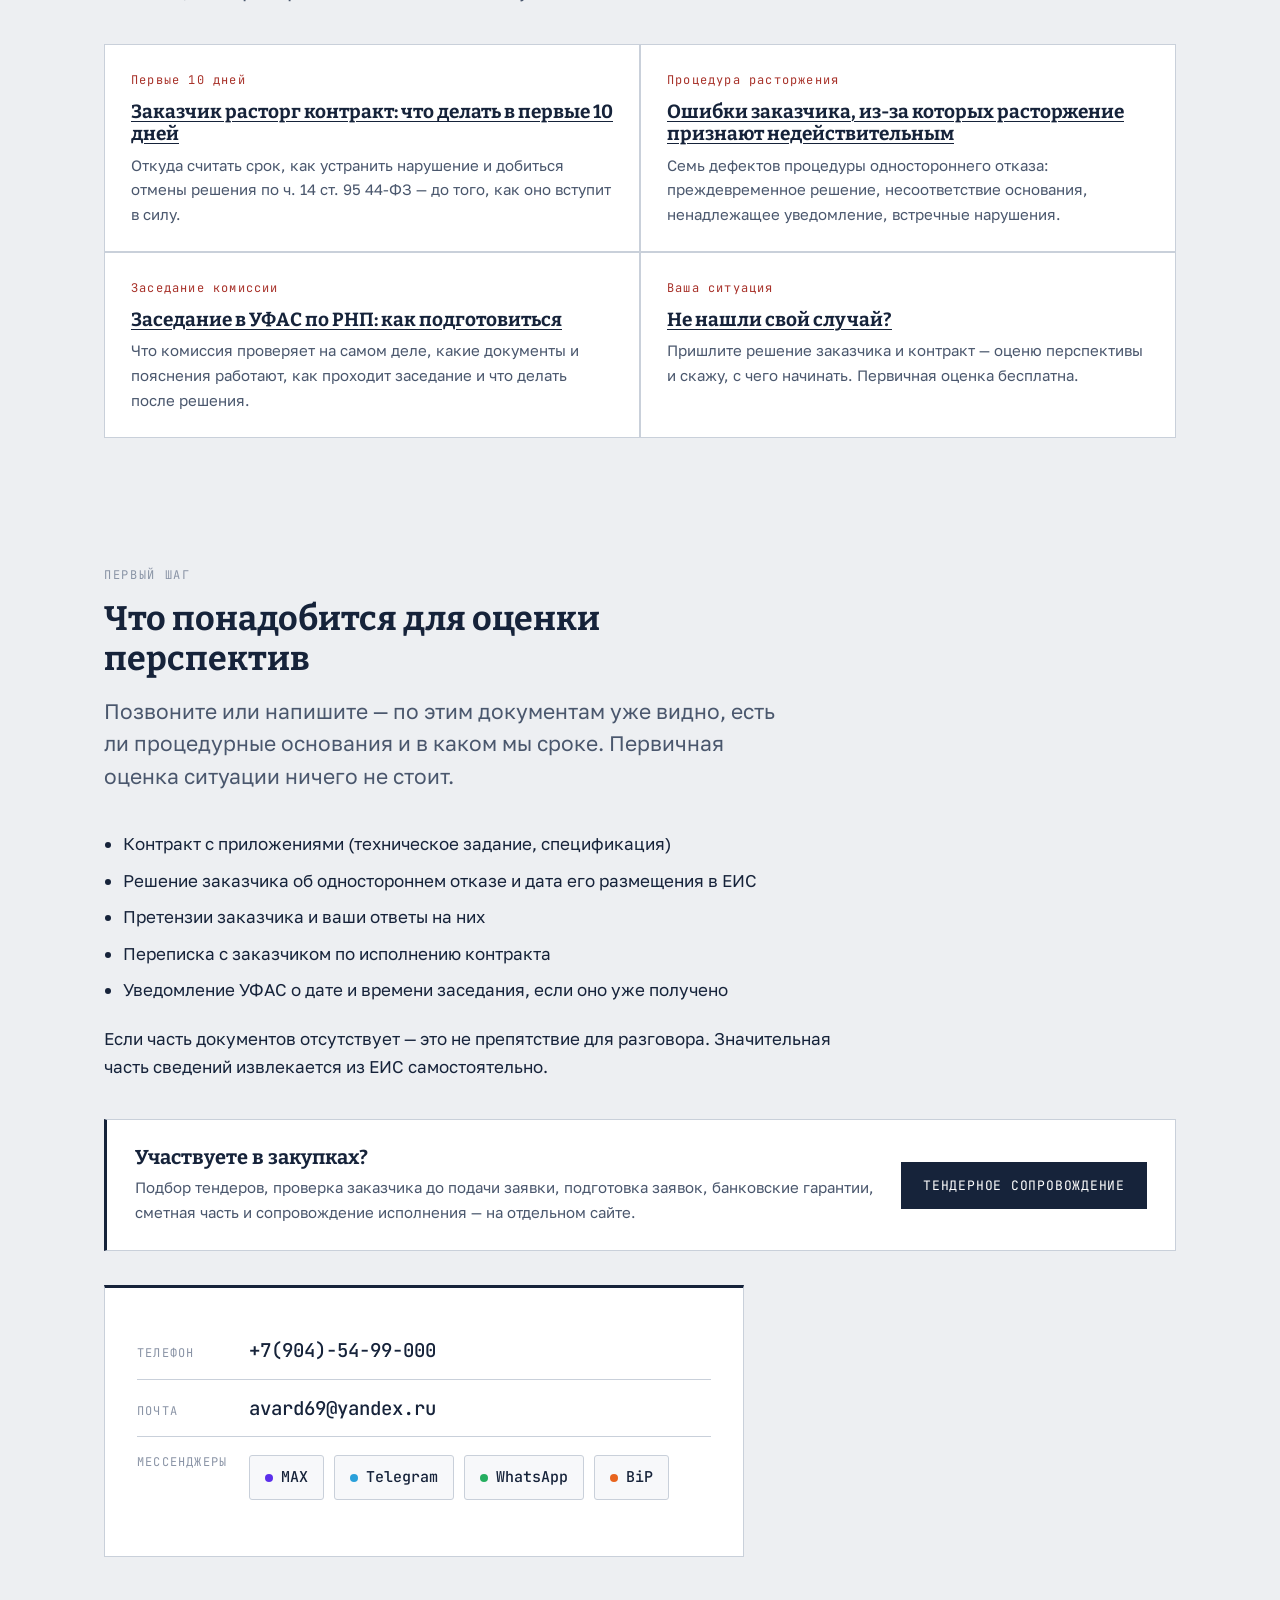
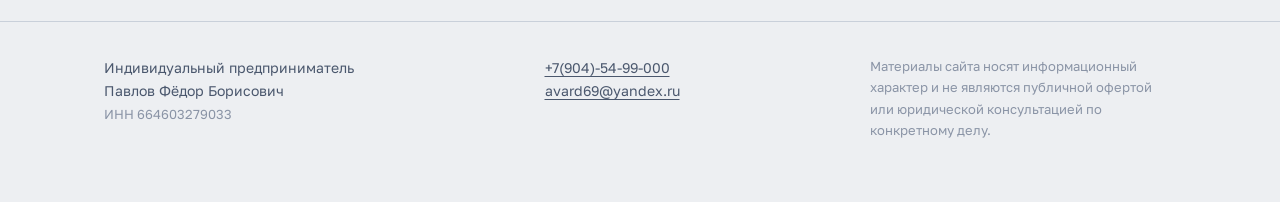
==== commit 56961239: "Add Razbory section to index" ====
--- a/index.html
+++ b/index.html
@@ -8,6 +8,7 @@
 <link rel="preconnect" href="https://fonts.googleapis.com">
 <link rel="preconnect" href="https://fonts.gstatic.com" crossorigin>
 <link href="https://fonts.googleapis.com/css2?family=Bitter:wght@400;700&family=Golos+Text:wght@400;500;600&family=JetBrains+Mono:wght@400;500;700&display=swap&subset=cyrillic" rel="stylesheet">
+<meta name="yandex-verification" content="4b6e2011751d0439" />
 <link rel="canonical" href="https://stop-rnp.ru/">
 <meta property="og:type" content="website">
 <meta property="og:url" content="https://stop-rnp.ru/">
@@ -405,6 +406,44 @@
       <p>Работающий подход — искать то, что не оценивается, а проверяется. Дата размещения решения в ЕИС. Срок, который заказчик сам назначил в претензии, и дата, когда он этот срок нарушил. Пункт контракта, на который он сослался, и то, что в этом пункте написано на самом деле. Действия, которых заказчик не совершил, хотя без них исполнение было невозможно.</p>
       <p>Такие вещи не требуют убеждения — они либо есть в документах, либо их нет. Именно поэтому значительная часть дел выигрывается не спором о добросовестности, а разбором процедуры.</p>
       <p>Второе, что даёт личный опыт заседаний: разные управления ведут дела по-разному. Где-то достаточно письменных пояснений, где-то исход определяет то, как отвечают на вопросы комиссии. Знать эту разницу заранее — значит готовить материалы под конкретное управление, а не по общему шаблону.</p>
+    </div>
+  </div>
+</section>
+
+<section id="razbory">
+  <div class="wrap">
+    <div class="section-head">
+      <p class="eyebrow">Разборы</p>
+      <h2>Что делать, если контракт расторгли</h2>
+      <p class="lead">Подробные разборы типичных ситуаций: сроки, документы, доводы, которые работают в УФАС и в суде.</p>
+    </div>
+
+    <div class="grounds">
+
+      <div class="ground">
+        <span class="ground-n">Первые 10 дней</span>
+        <h3><a href="/zakazchik-rastorg-kontrakt.html">Заказчик расторг контракт: что делать в первые 10 дней</a></h3>
+        <p>Откуда считать срок, как устранить нарушение и добиться отмены решения по ч. 14 ст. 95 44-ФЗ — до того, как оно вступит в силу.</p>
+      </div>
+
+      <div class="ground">
+        <span class="ground-n">Процедура расторжения</span>
+        <h3><a href="/odnostoronniy-otkaz-oshibki-zakazchika.html">Ошибки заказчика, из-за которых расторжение признают недействительным</a></h3>
+        <p>Семь дефектов процедуры одностороннего отказа: преждевременное решение, несоответствие основания, ненадлежащее уведомление, встречные нарушения.</p>
+      </div>
+
+      <div class="ground">
+        <span class="ground-n">Заседание комиссии</span>
+        <h3><a href="/zasedanie-ufas-rnp.html">Заседание в УФАС по РНП: как подготовиться</a></h3>
+        <p>Что комиссия проверяет на самом деле, какие документы и пояснения работают, как проходит заседание и что делать после решения.</p>
+      </div>
+
+      <div class="ground">
+        <span class="ground-n">Ваша ситуация</span>
+        <h3><a href="#kontakty">Не нашли свой случай?</a></h3>
+        <p>Пришлите решение заказчика и контракт — оценю перспективы и скажу, с чего начинать. Первичная оценка бесплатна.</p>
+      </div>
+
     </div>
   </div>
 </section>
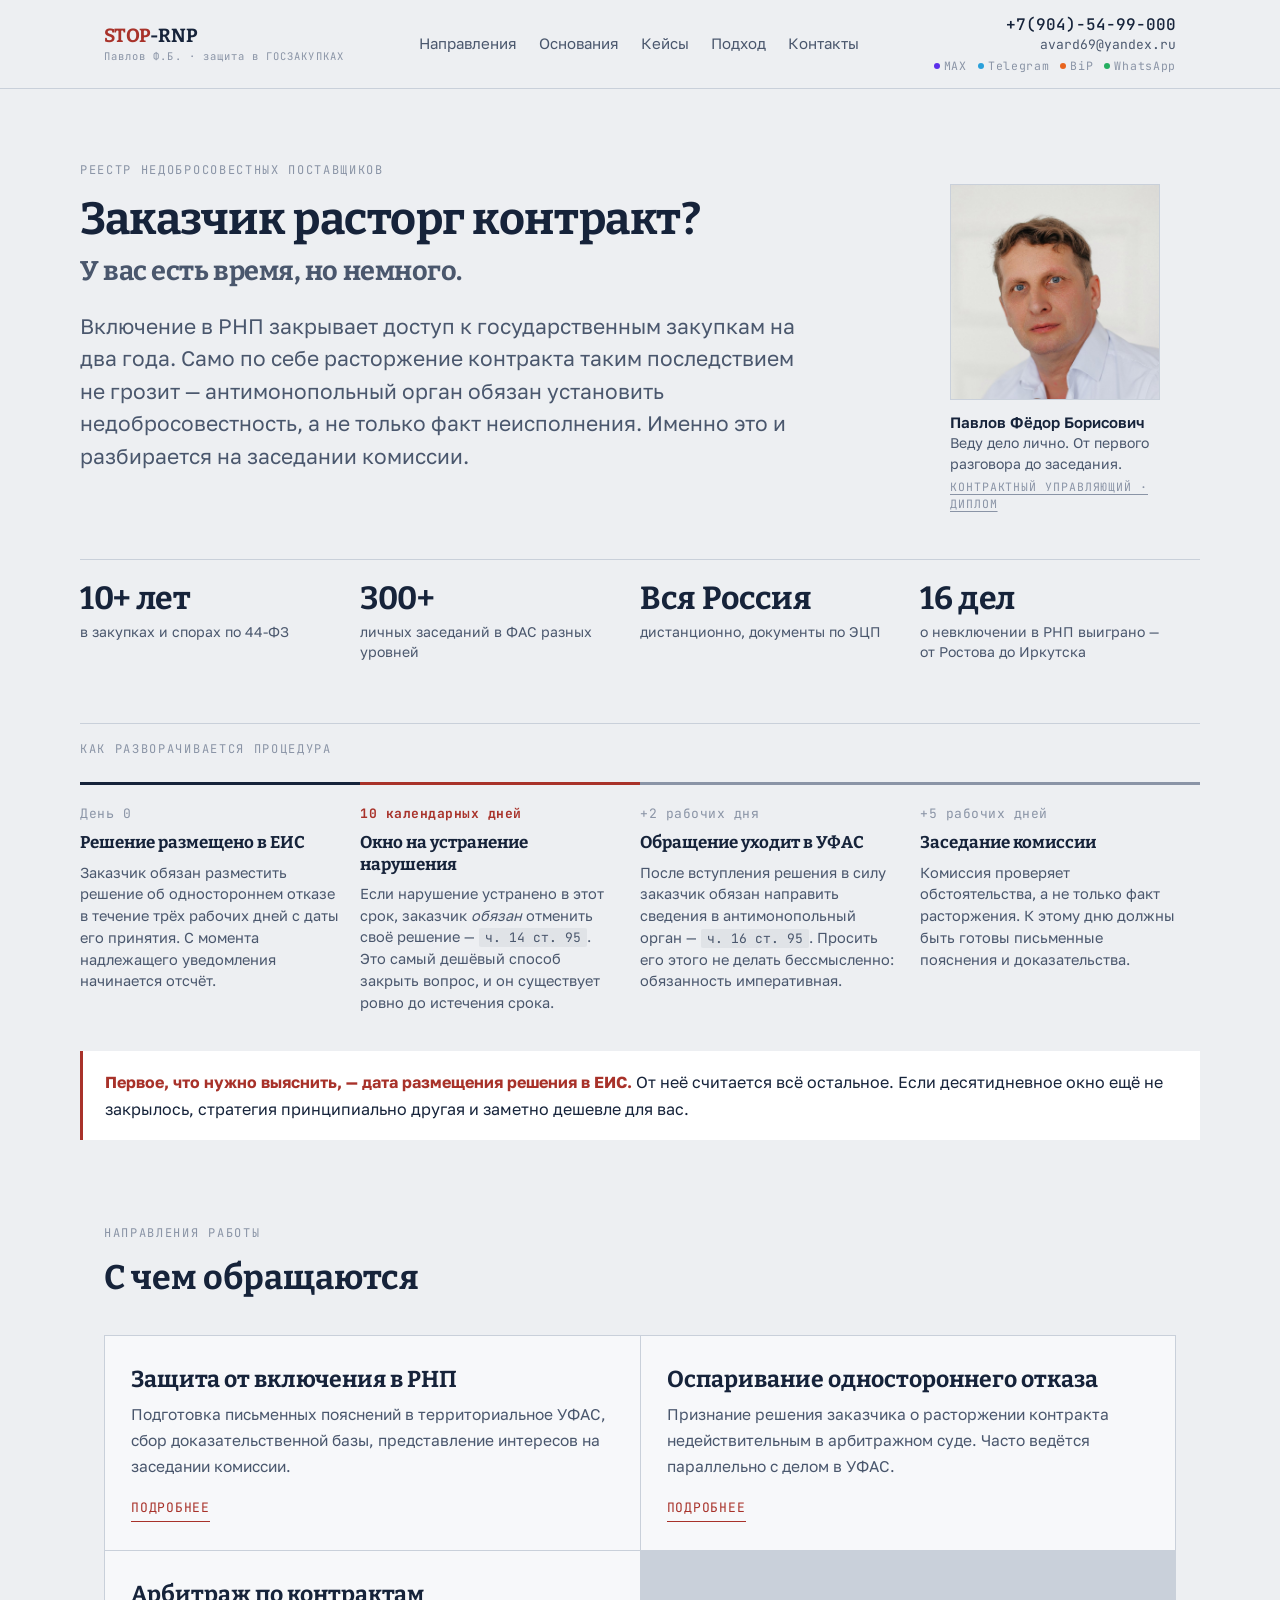
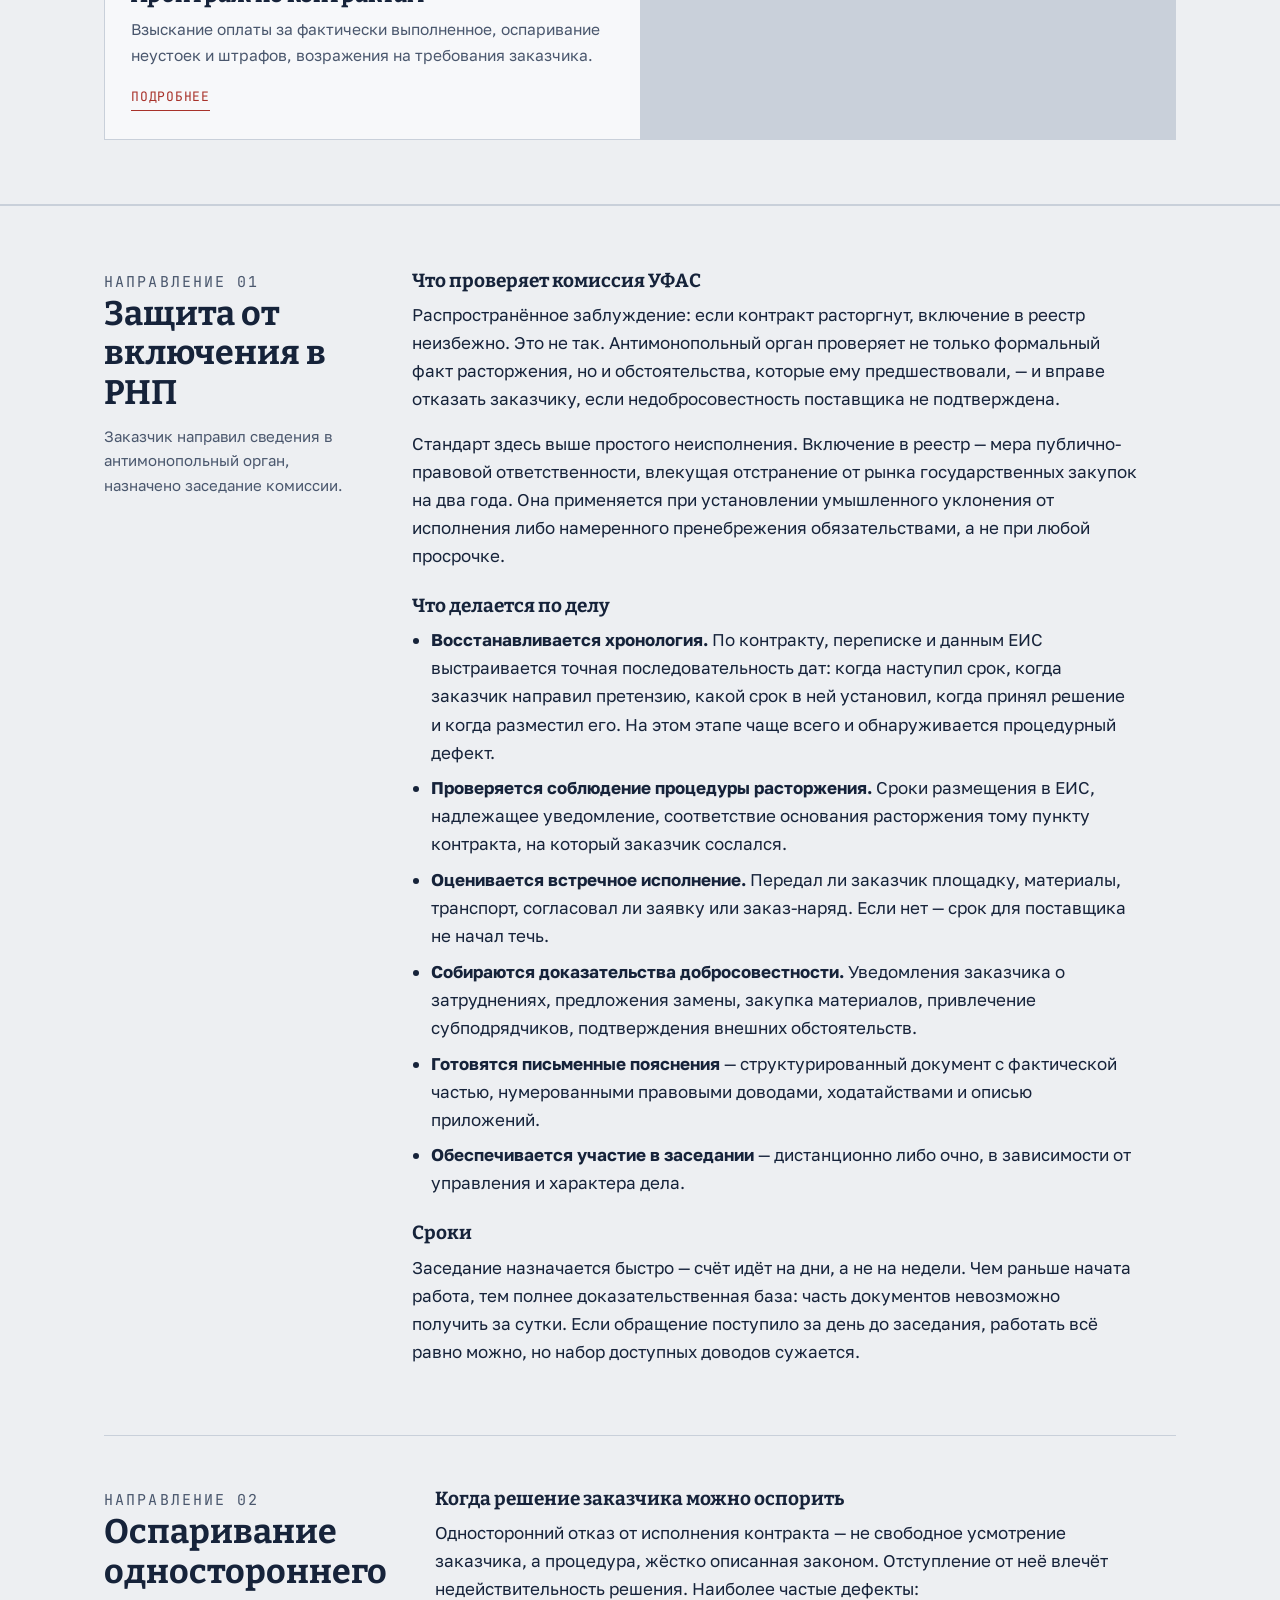
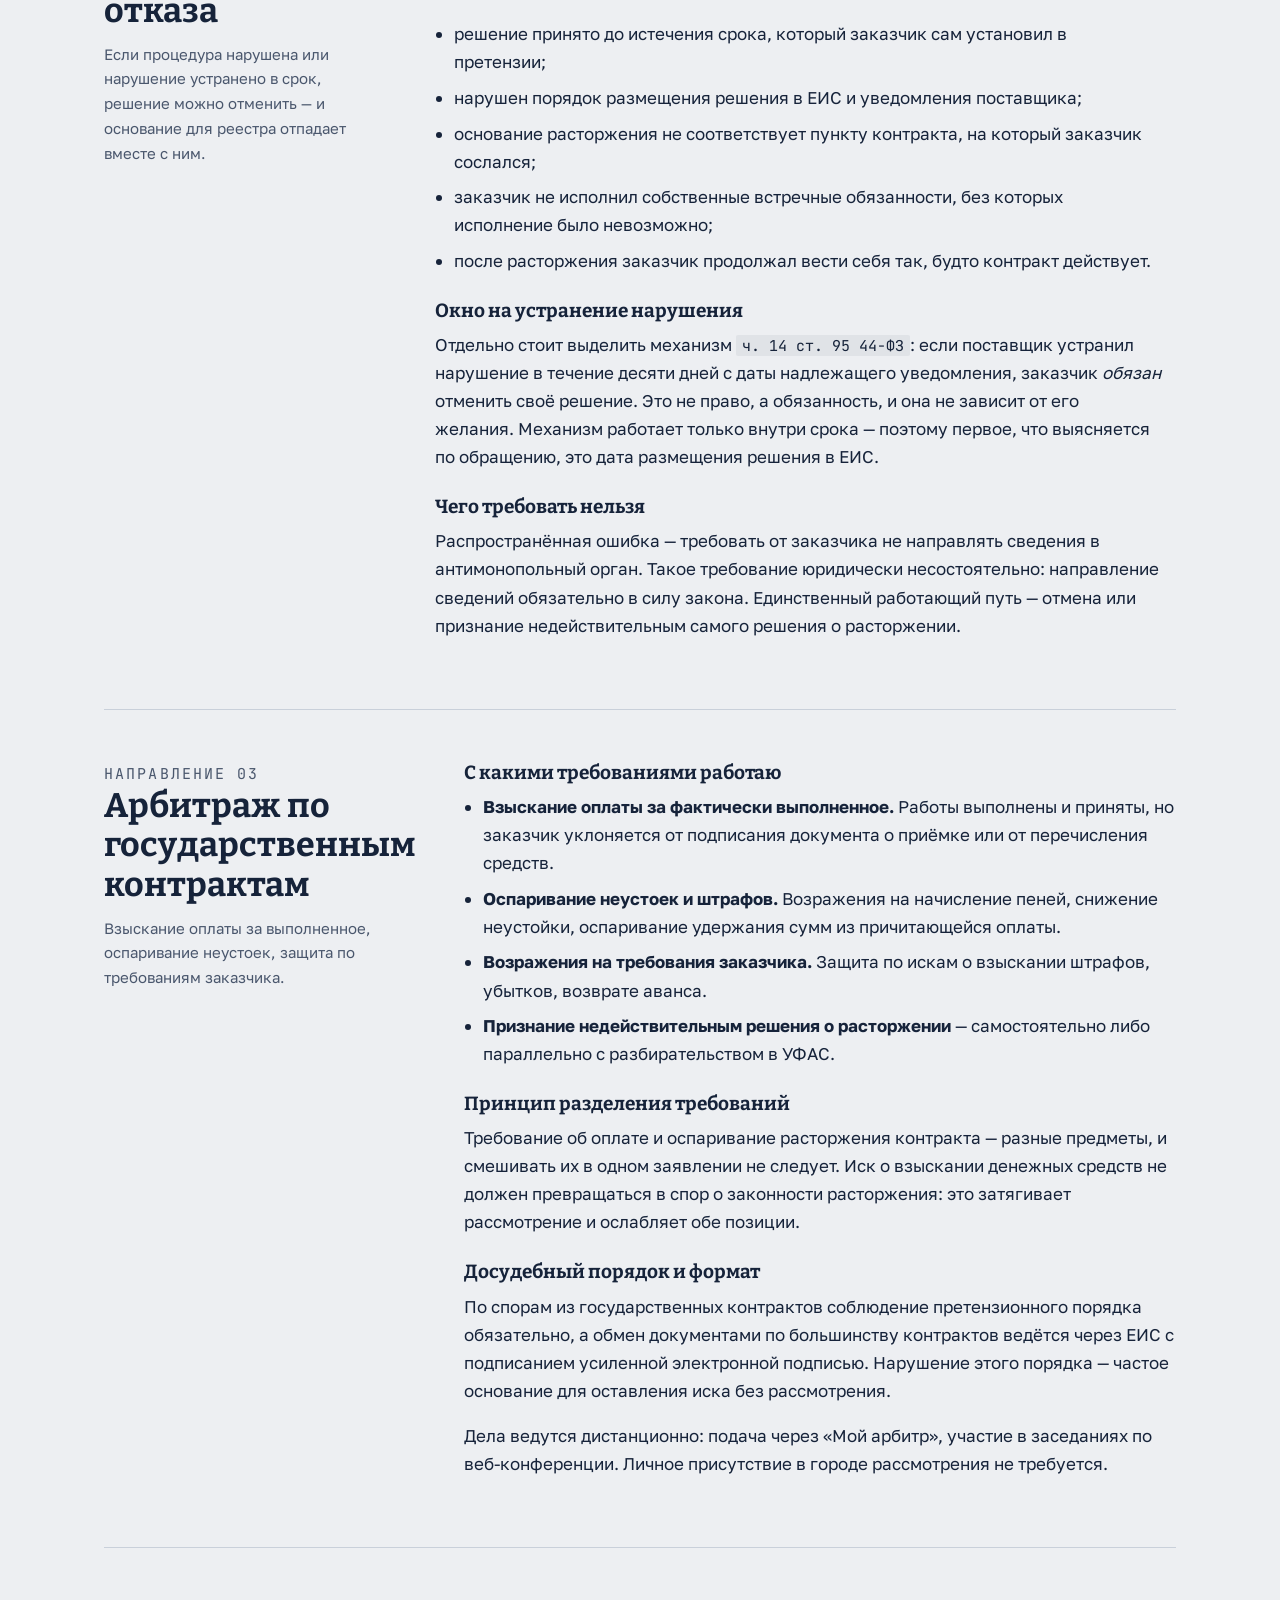
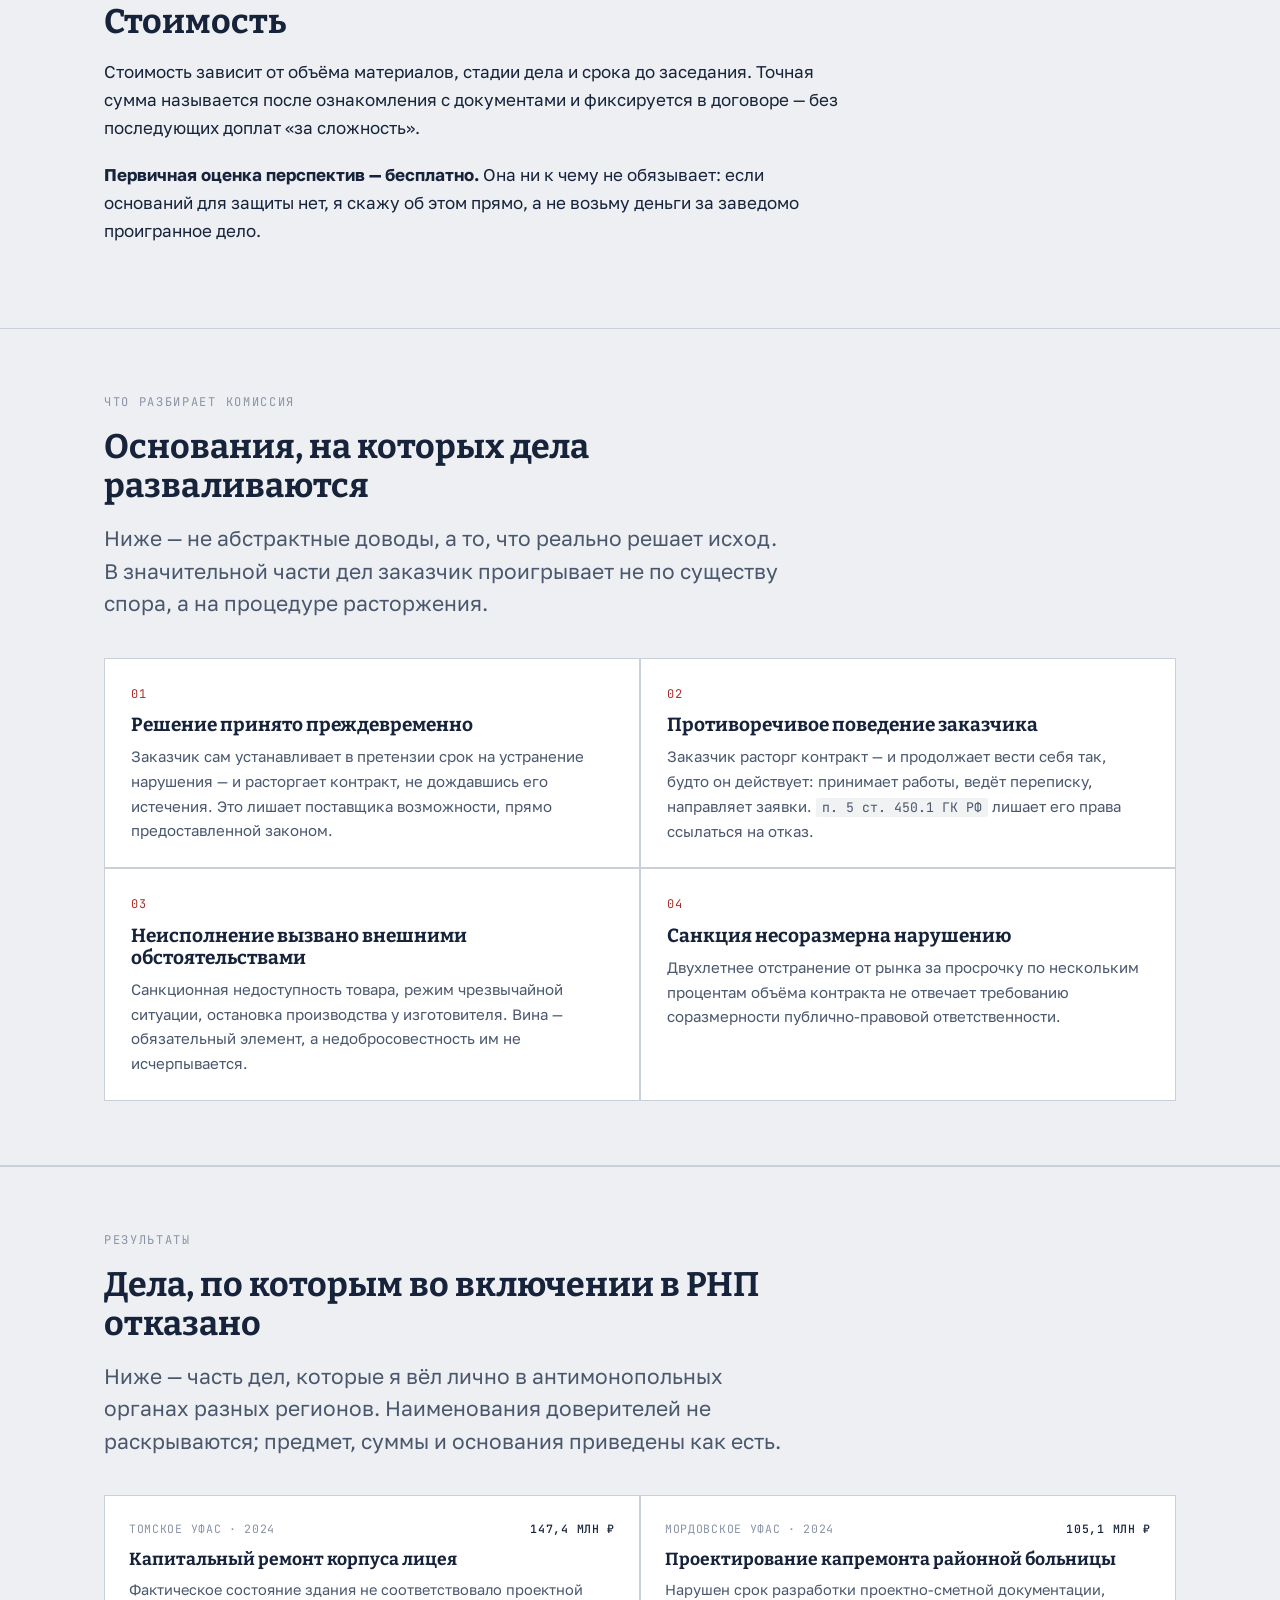
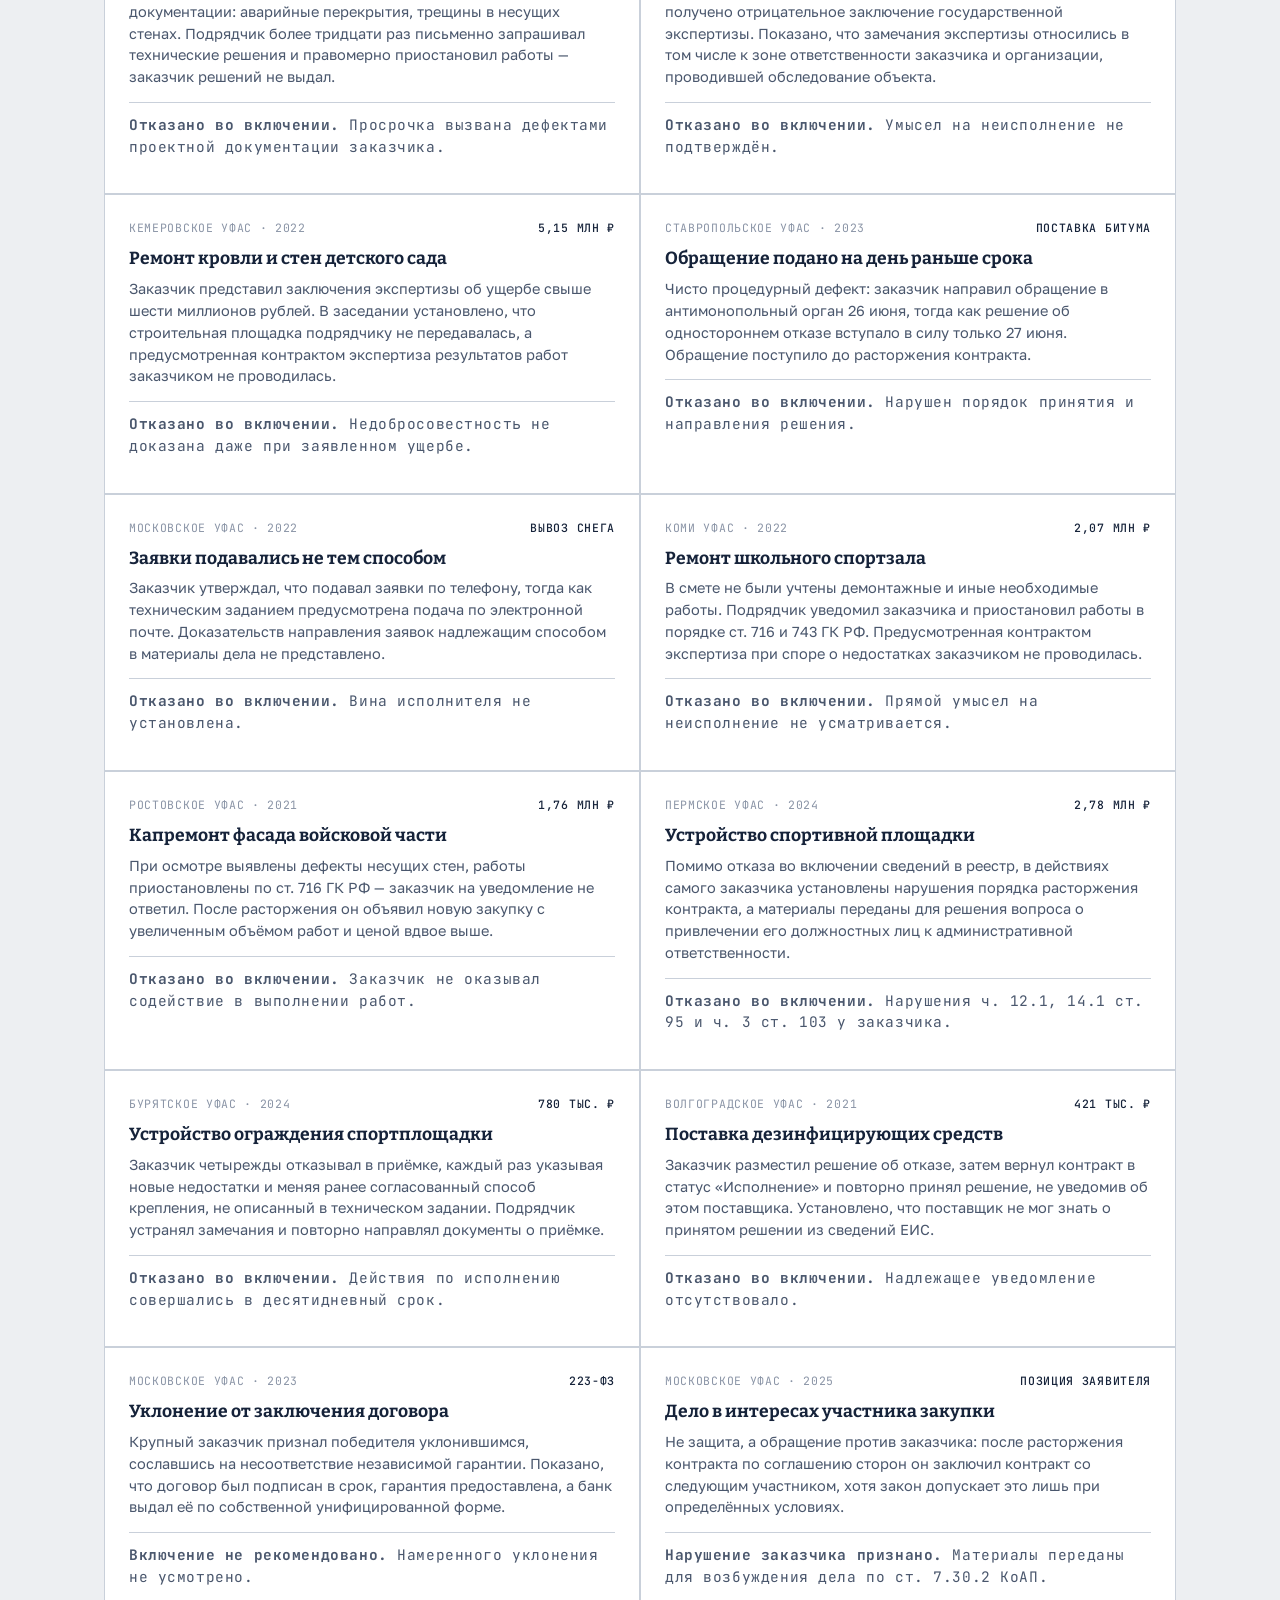
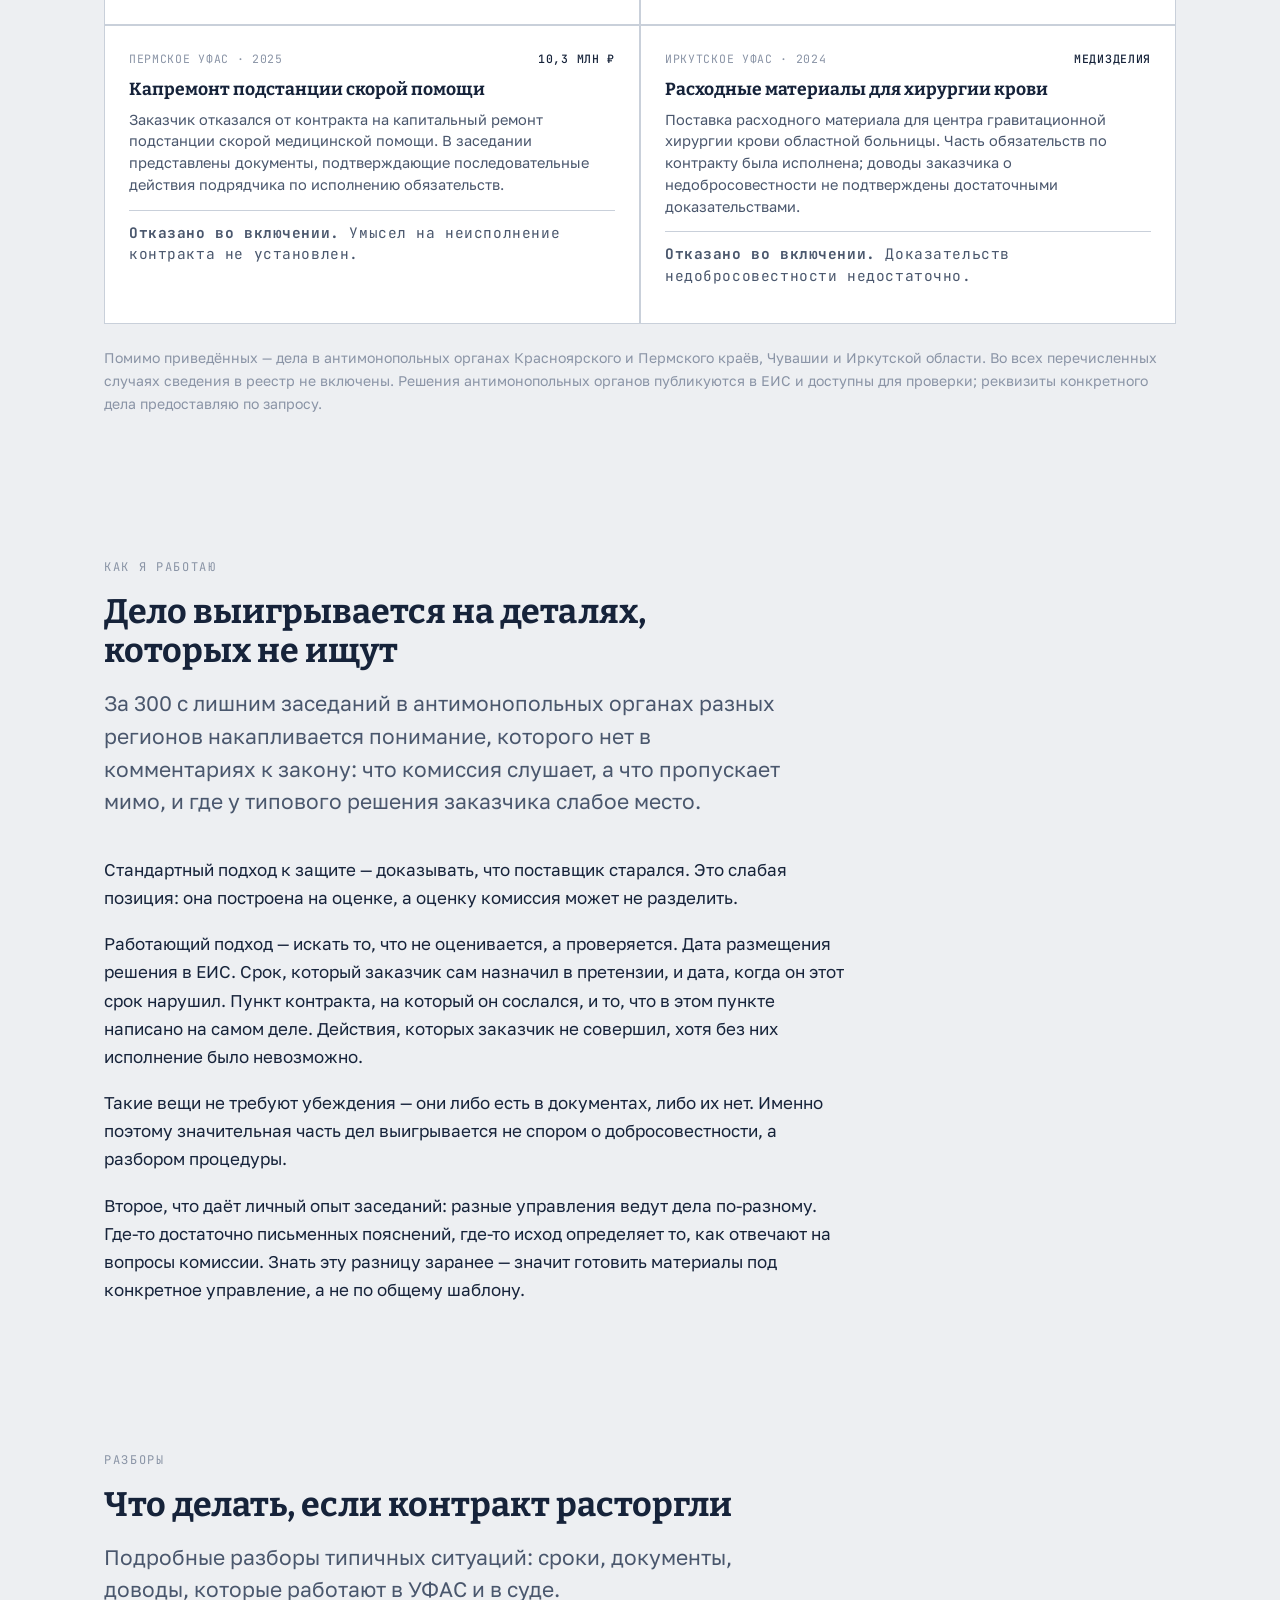
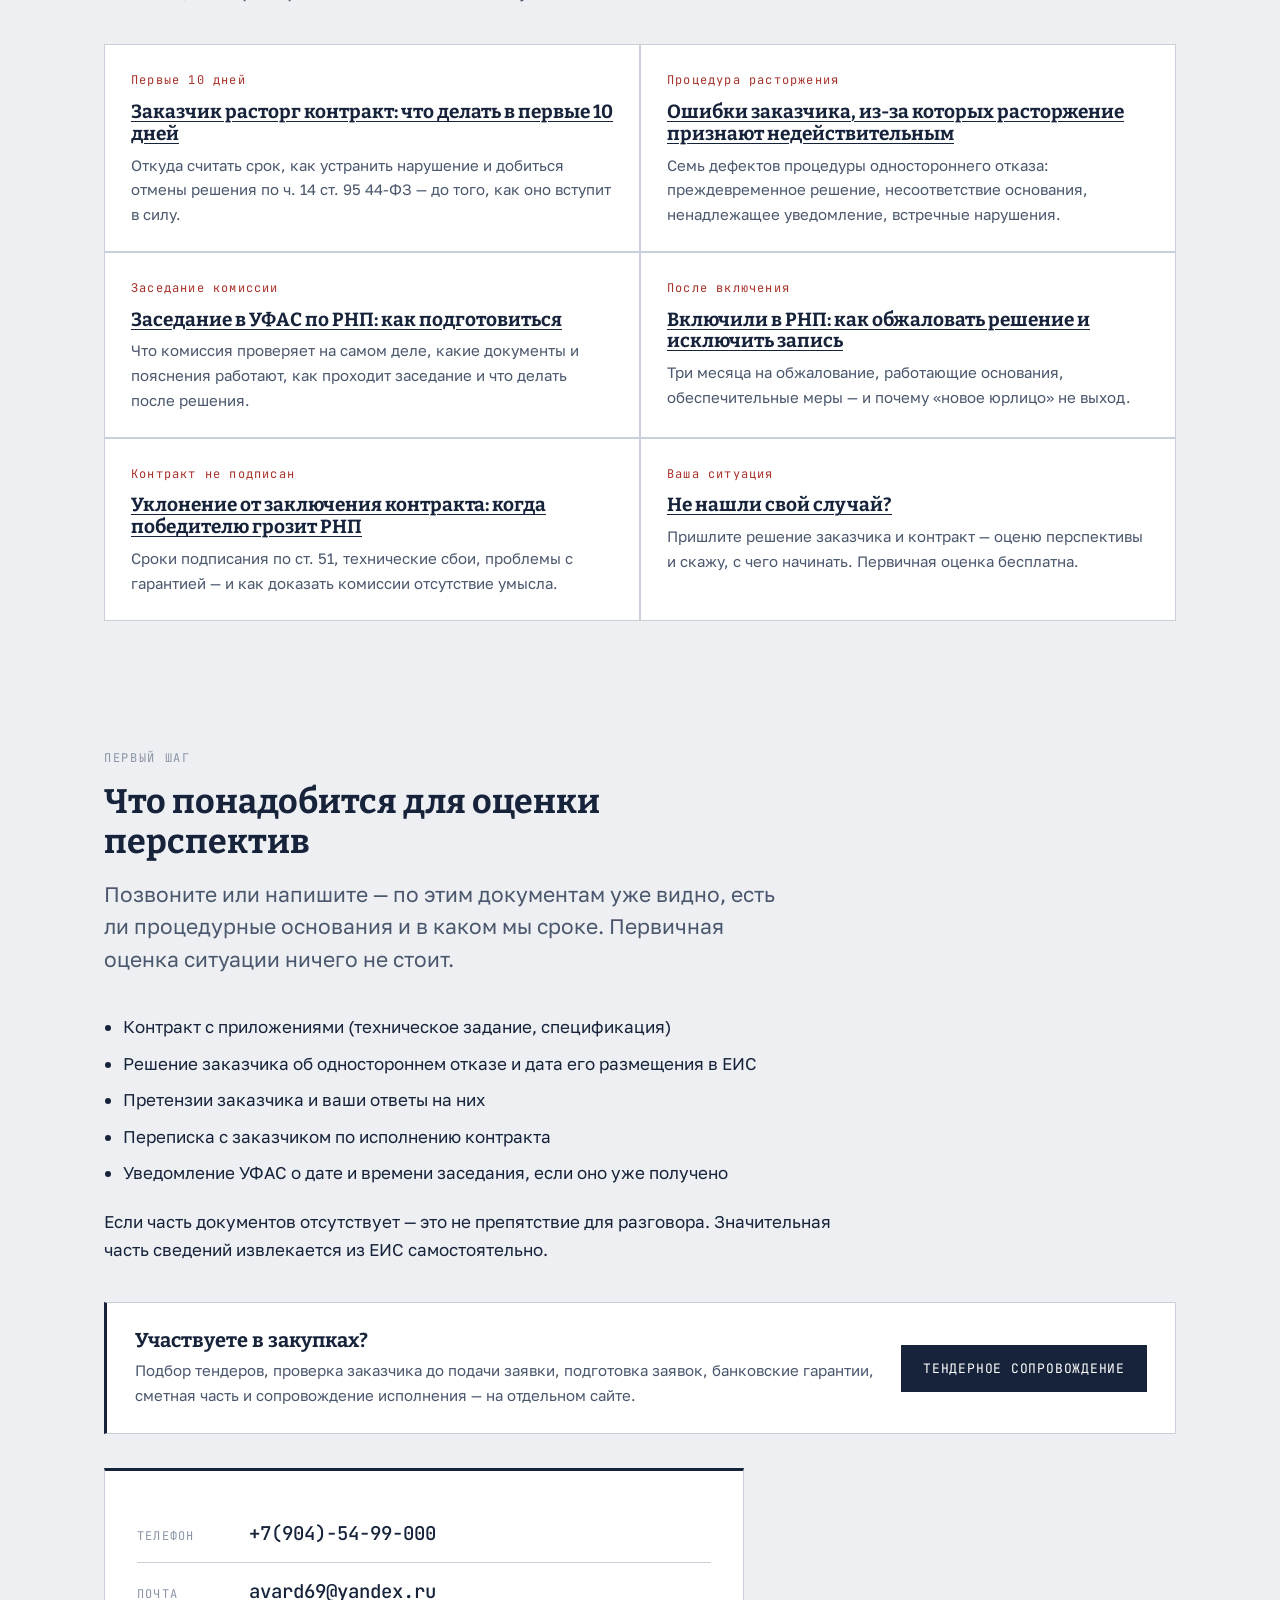
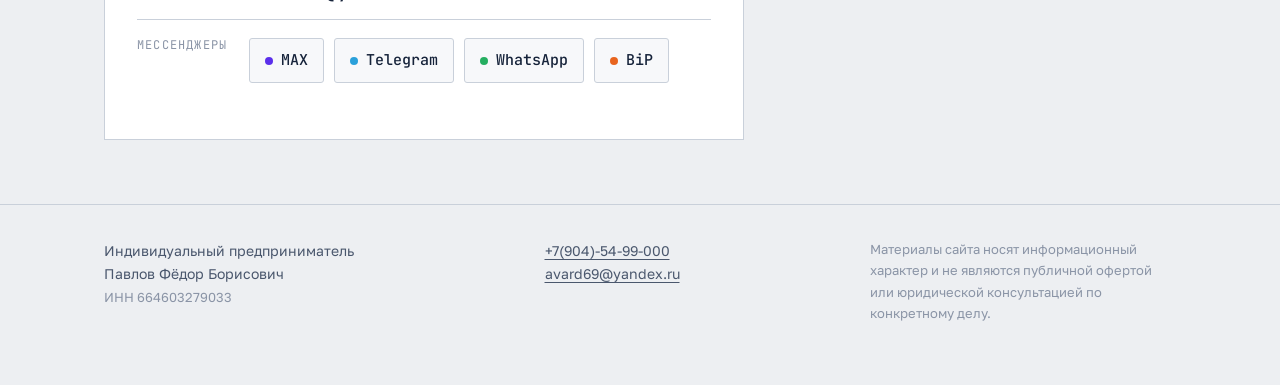
==== commit bc135aa4: "Fix deadlines wording, update creds, add two cards" ====
--- a/index.html
+++ b/index.html
@@ -13,7 +13,7 @@
 <meta property="og:type" content="website">
 <meta property="og:url" content="https://stop-rnp.ru/">
 <meta property="og:title" content="Защита от включения в РНП — Павлов Ф.Б.">
-<meta property="og:description" content="Представительство поставщиков на заседаниях комиссий УФАС по делам о включении в реестр недобросовестных поставщиков. 300+ личных заседаний, 13 регионов.">
+<meta property="og:description" content="Представительство поставщиков на заседаниях комиссий УФАС по делам о включении в реестр недобросовестных поставщиков. 300+ личных заседаний, 16 выигранных дел о невключении в РНП.">
 <meta property="og:image" content="https://stop-rnp.ru/7.jpg">
 <meta property="og:locale" content="ru_RU">
 <meta name="robots" content="index, follow">
@@ -69,7 +69,7 @@
     <div><b>10+ лет</b><span>в закупках и спорах по 44-ФЗ</span></div>
     <div><b>300+</b><span>личных заседаний в ФАС разных уровней</span></div>
     <div><b>Вся Россия</b><span>дистанционно, документы по ЭЦП</span></div>
-    <div><b>13 регионов</b><span>от Ростова и Ставрополя до Иркутска</span></div>
+    <div><b>16 дел</b><span>о невключении в РНП выиграно — от Ростова до Иркутска</span></div>
   </div>
 
   <div class="corridor">
@@ -83,13 +83,13 @@
       </div>
 
       <div class="step">
-        <span class="step-day">10 рабочих дней</span>
+        <span class="step-day">10 календарных дней</span>
         <p class="step-t">Окно на устранение нарушения</p>
         <p class="step-d">Если нарушение устранено в этот срок, заказчик <em>обязан</em> отменить своё решение — <span class="ref">ч. 14 ст. 95</span>. Это самый дешёвый способ закрыть вопрос, и он существует ровно до истечения срока.</p>
       </div>
 
       <div class="step">
-        <span class="step-day">+3 рабочих дня</span>
+        <span class="step-day">+2 рабочих дня</span>
         <p class="step-t">Обращение уходит в УФАС</p>
         <p class="step-d">После вступления решения в силу заказчик обязан направить сведения в антимонопольный орган — <span class="ref">ч. 16 ст. 95</span>. Просить его этого не делать бессмысленно: обязанность императивная.</p>
       </div>
@@ -436,6 +436,18 @@
         <span class="ground-n">Заседание комиссии</span>
         <h3><a href="/zasedanie-ufas-rnp.html">Заседание в УФАС по РНП: как подготовиться</a></h3>
         <p>Что комиссия проверяет на самом деле, какие документы и пояснения работают, как проходит заседание и что делать после решения.</p>
+      </div>
+
+      <div class="ground">
+        <span class="ground-n">После включения</span>
+        <h3><a href="/kak-obzhalovat-vklyuchenie-v-rnp.html">Включили в РНП: как обжаловать решение и исключить запись</a></h3>
+        <p>Три месяца на обжалование, работающие основания, обеспечительные меры — и почему «новое юрлицо» не выход.</p>
+      </div>
+
+      <div class="ground">
+        <span class="ground-n">Контракт не подписан</span>
+        <h3><a href="/uklonenie-ot-zaklyucheniya-kontrakta-rnp.html">Уклонение от заключения контракта: когда победителю грозит РНП</a></h3>
+        <p>Сроки подписания по ст. 51, технические сбои, проблемы с гарантией — и как доказать комиссии отсутствие умысла.</p>
       </div>
 
       <div class="ground">
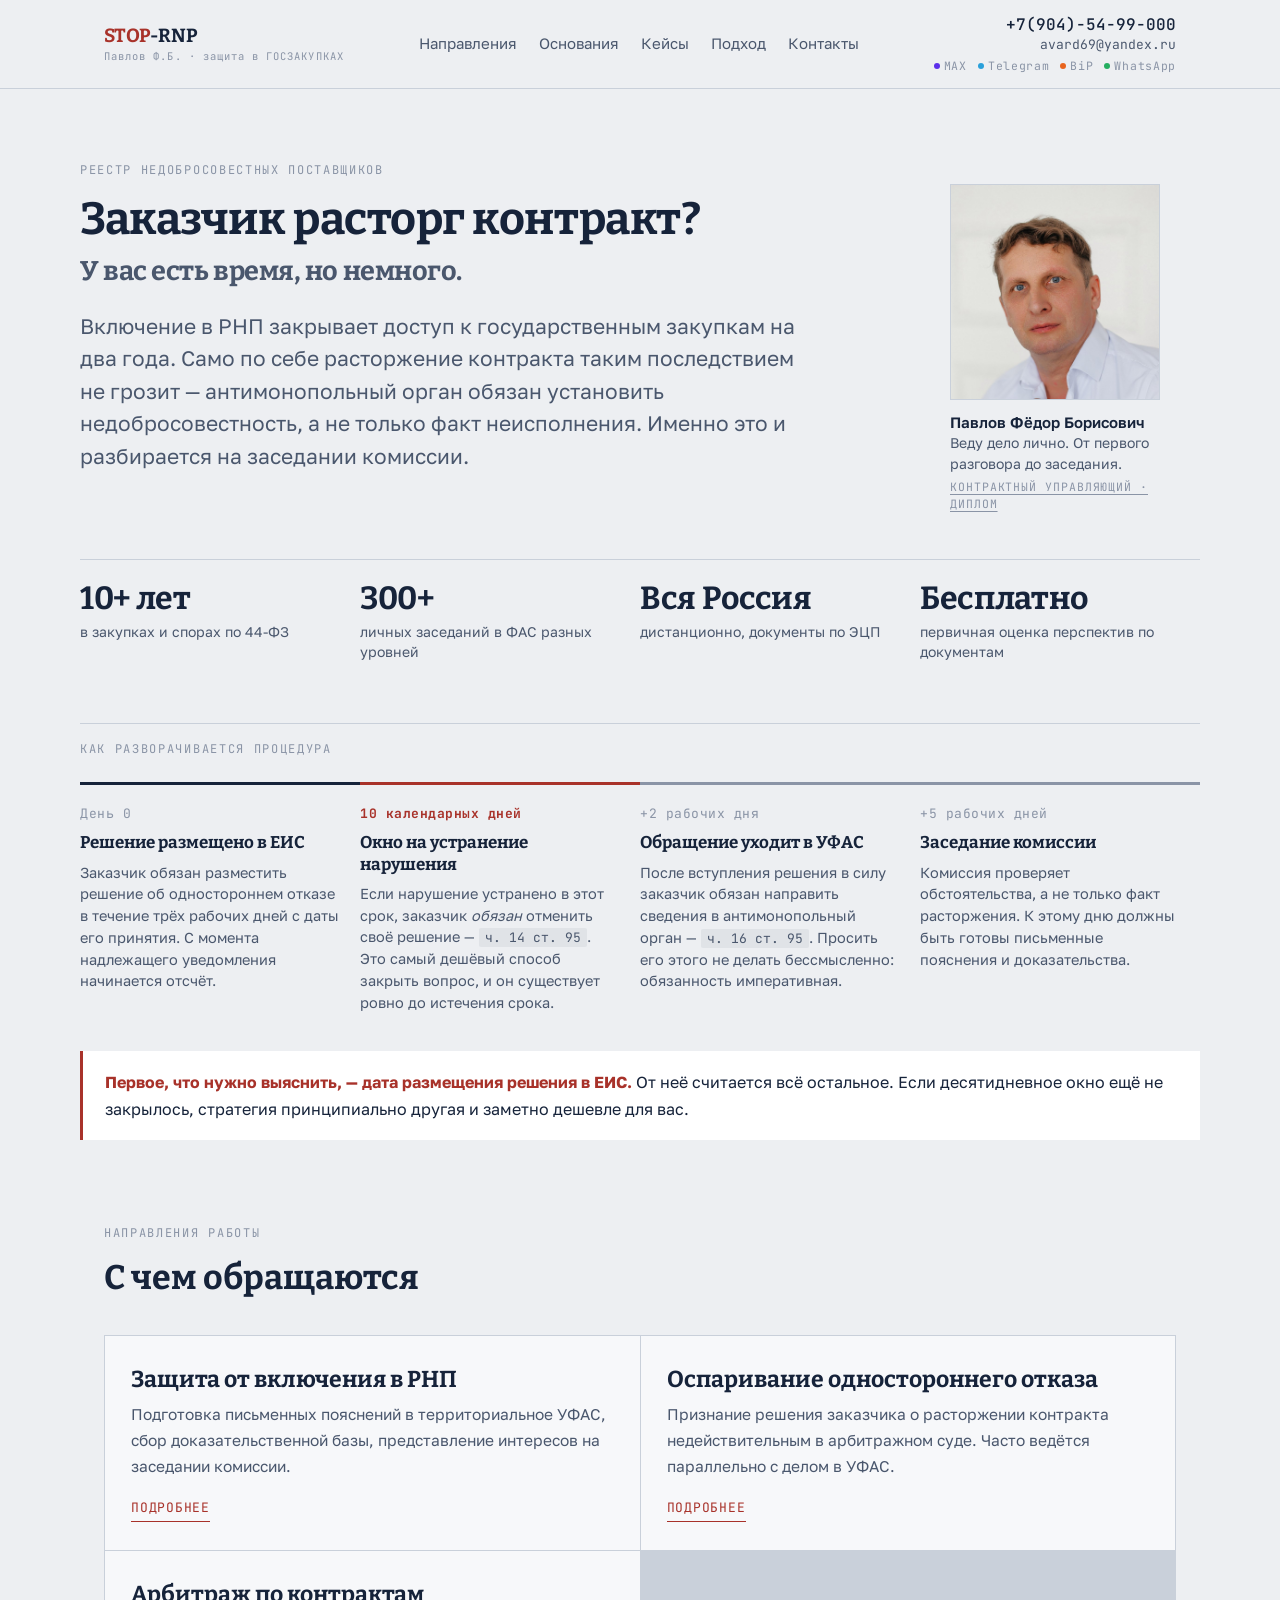
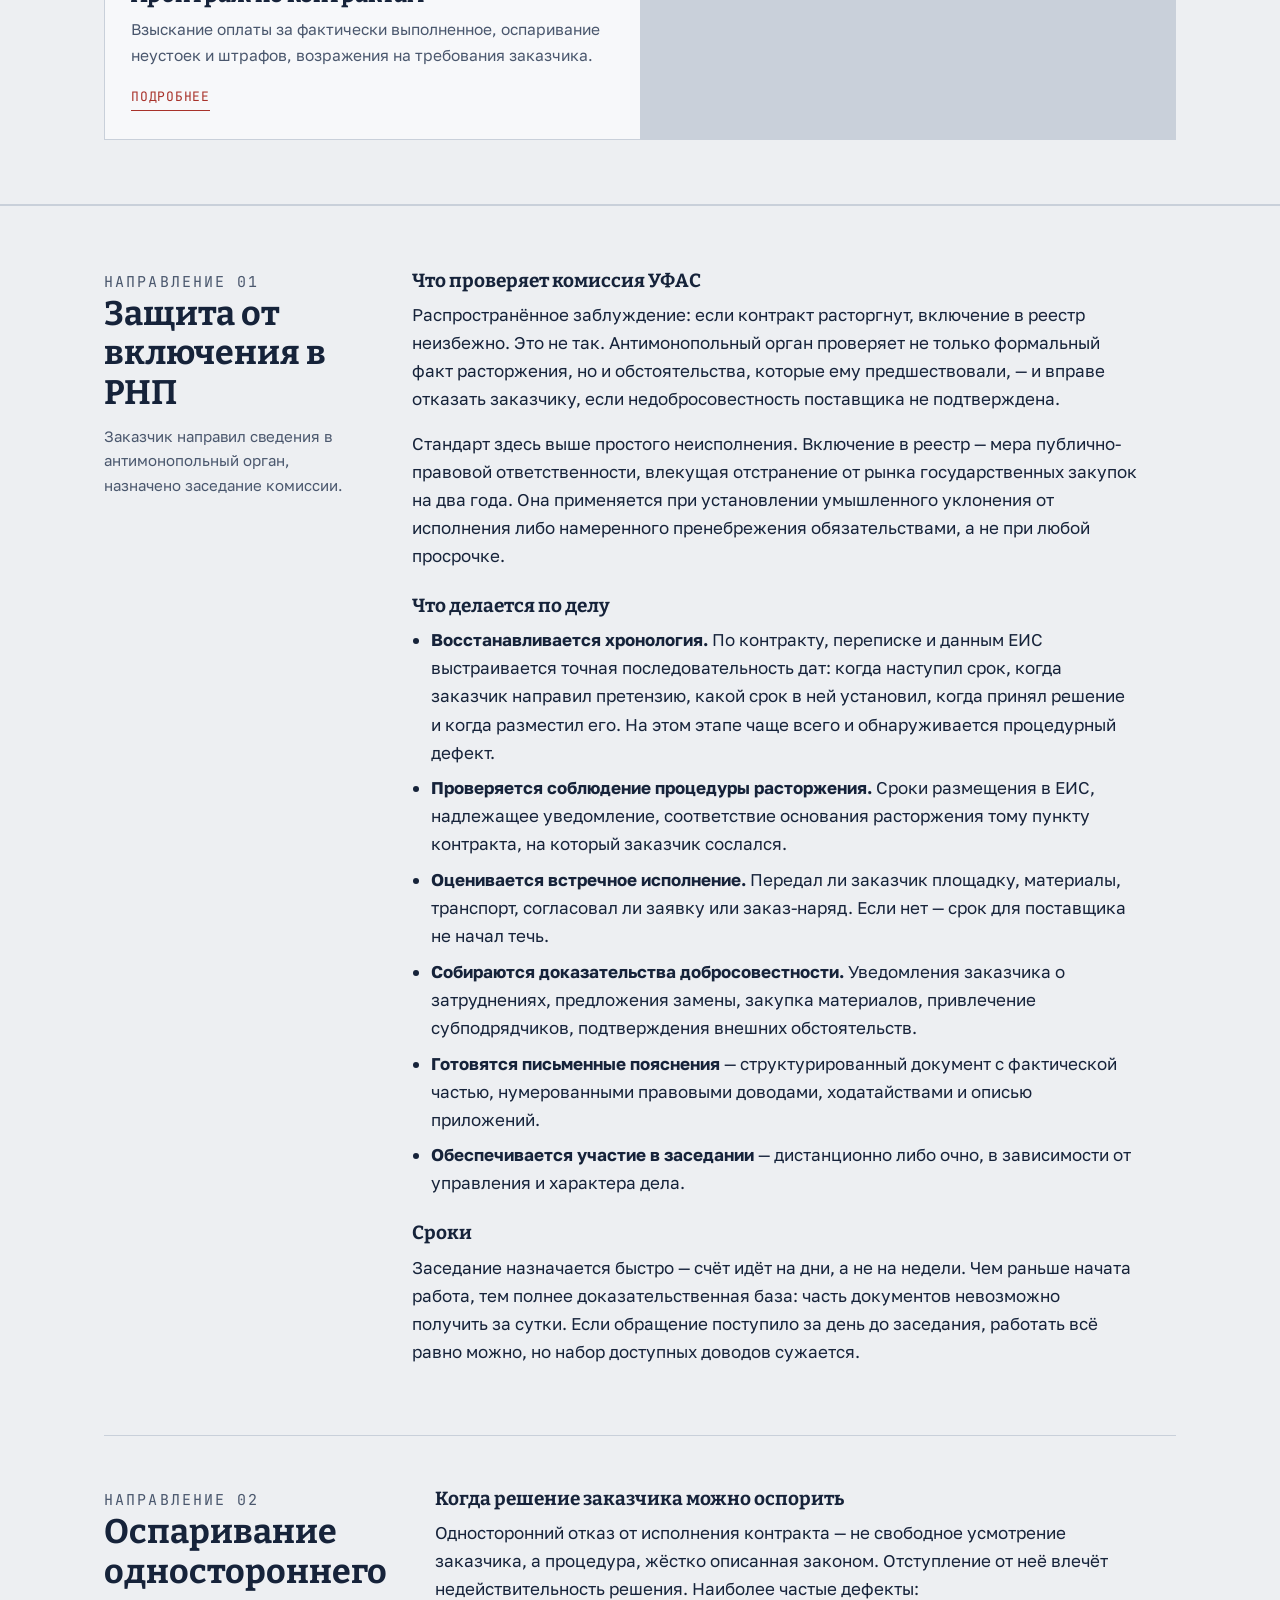
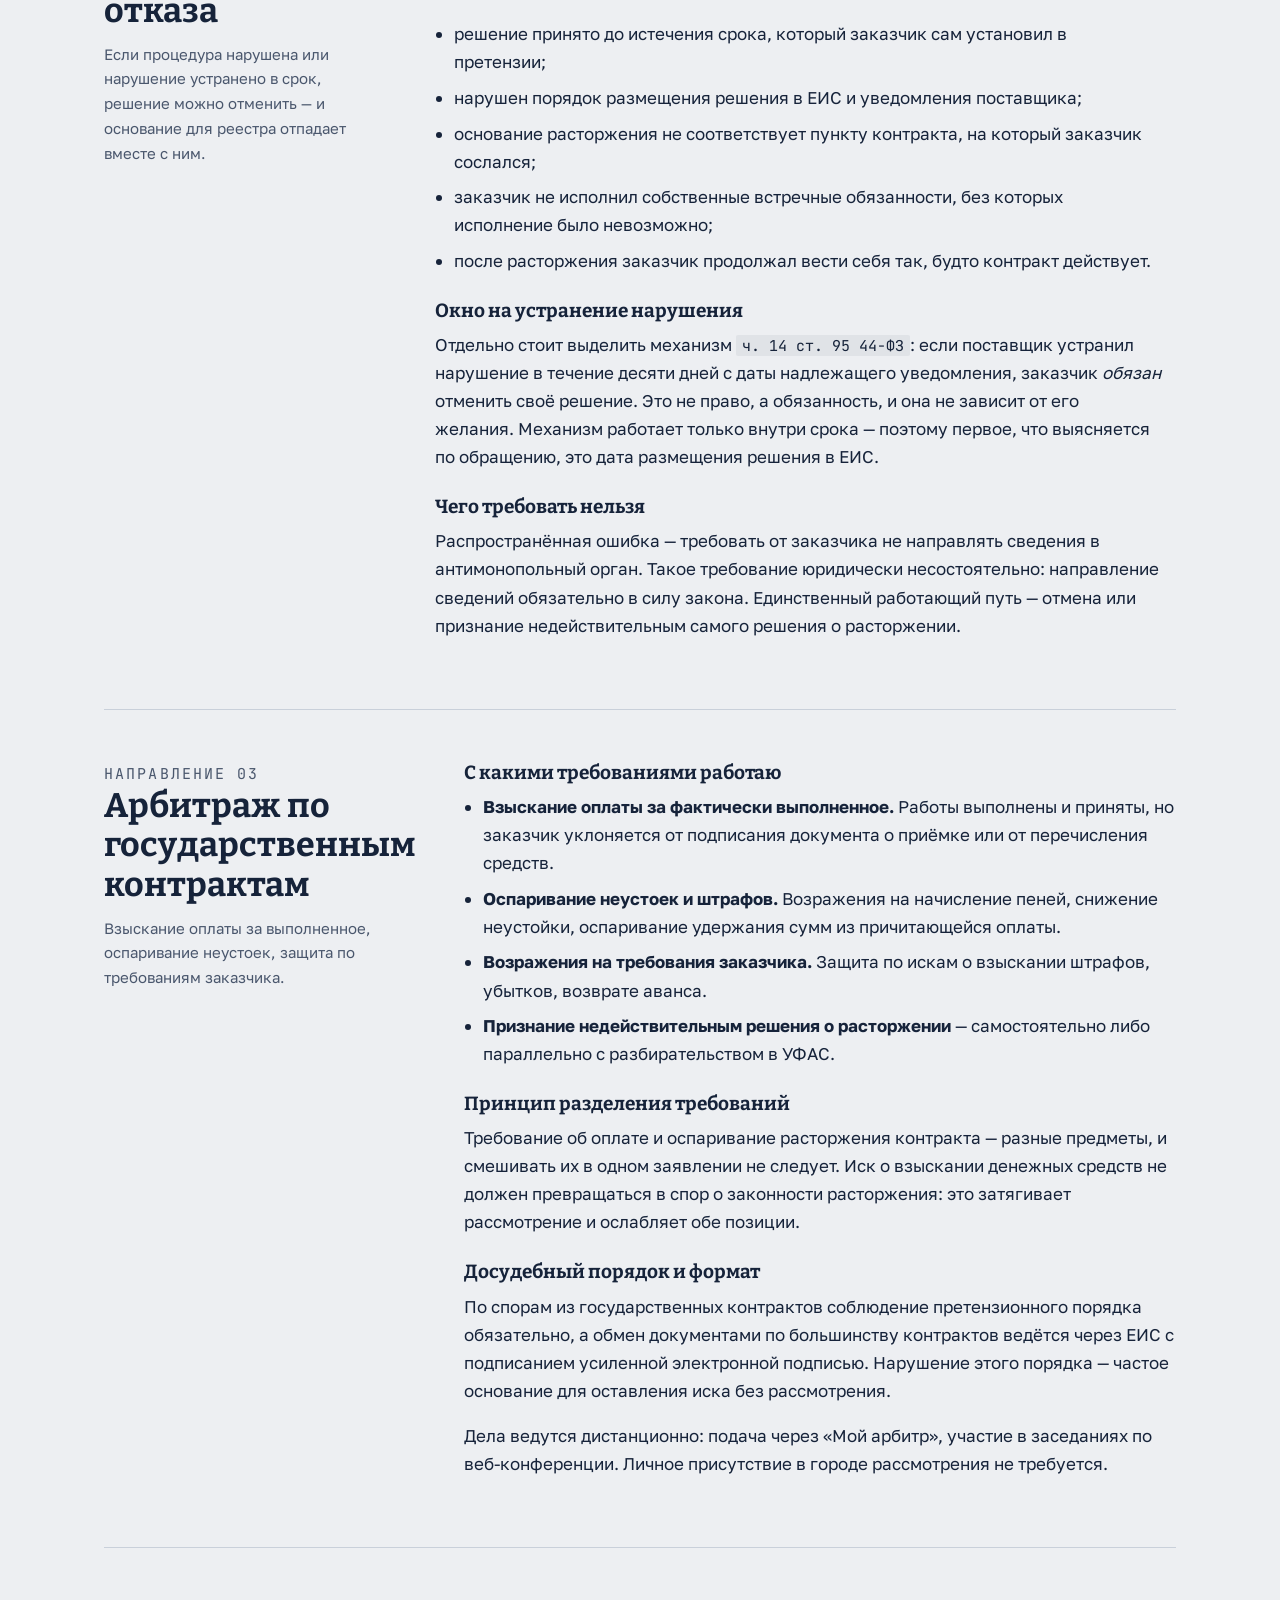
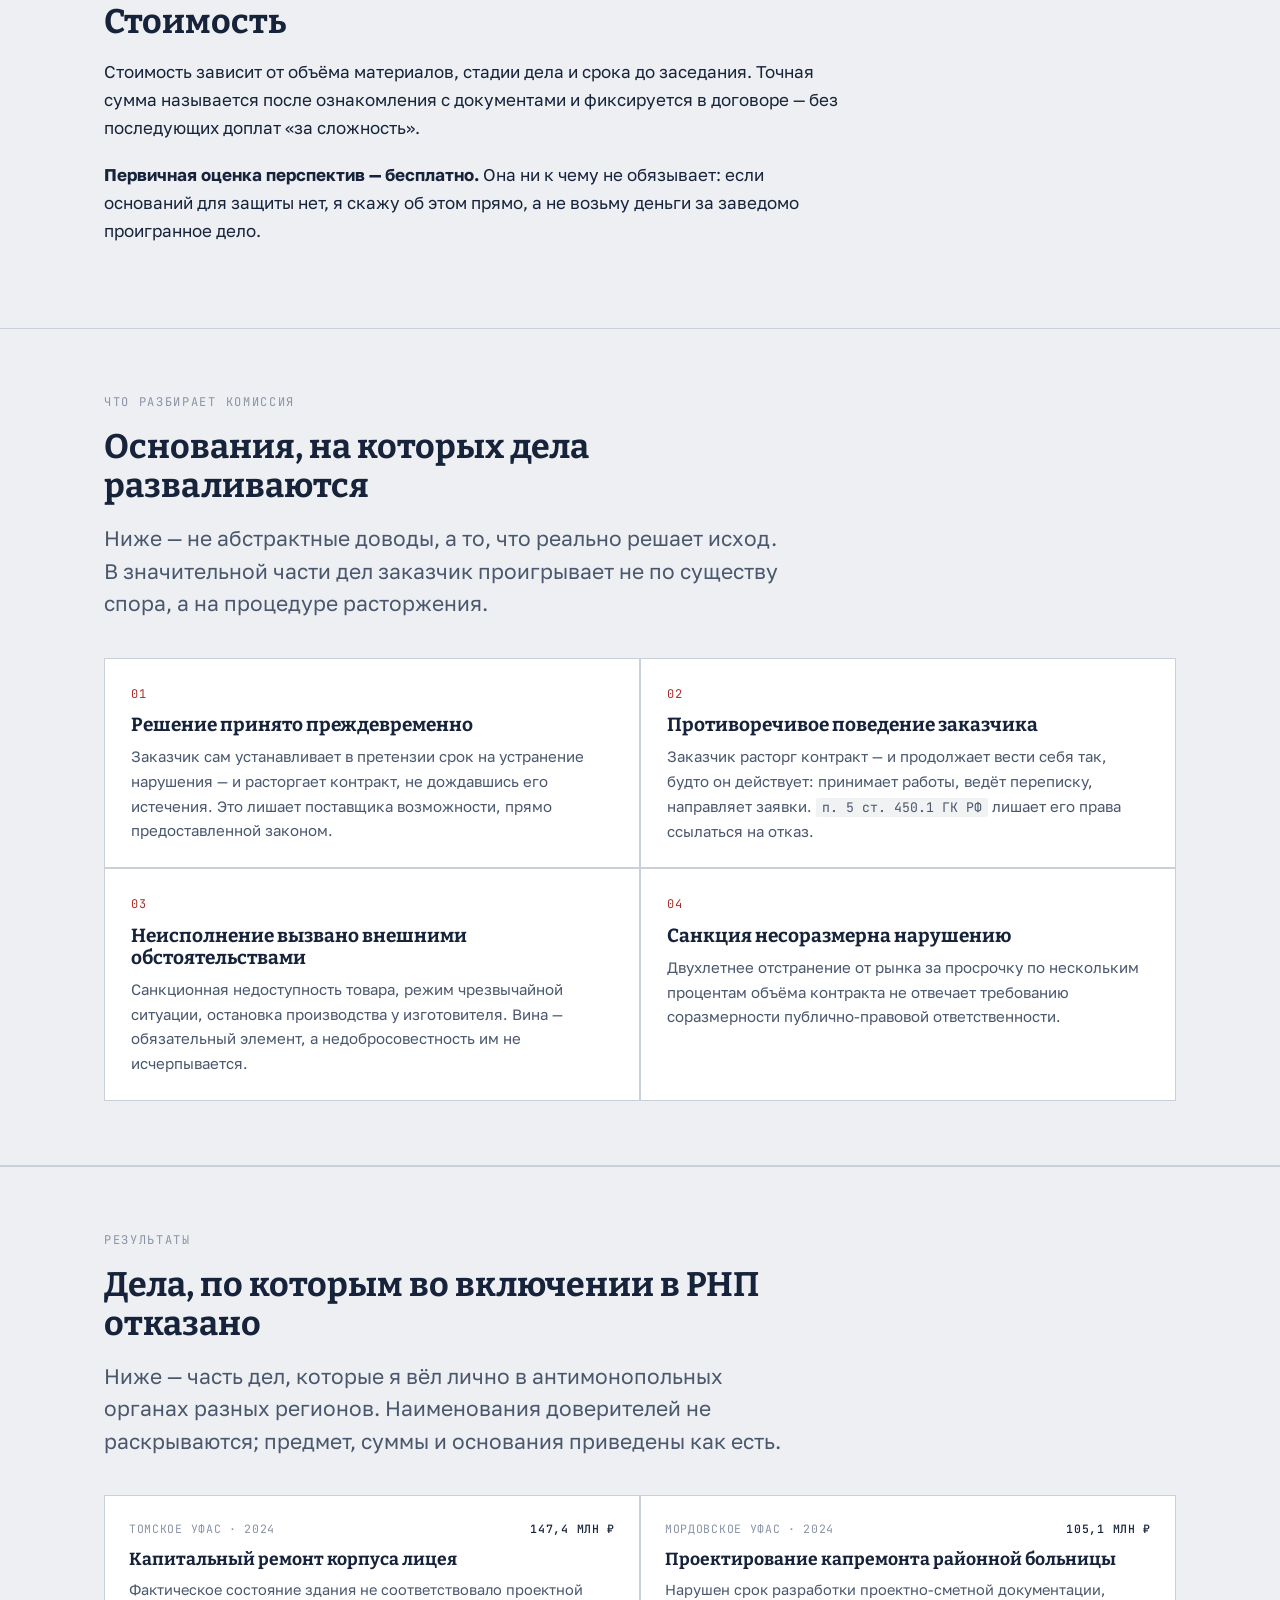
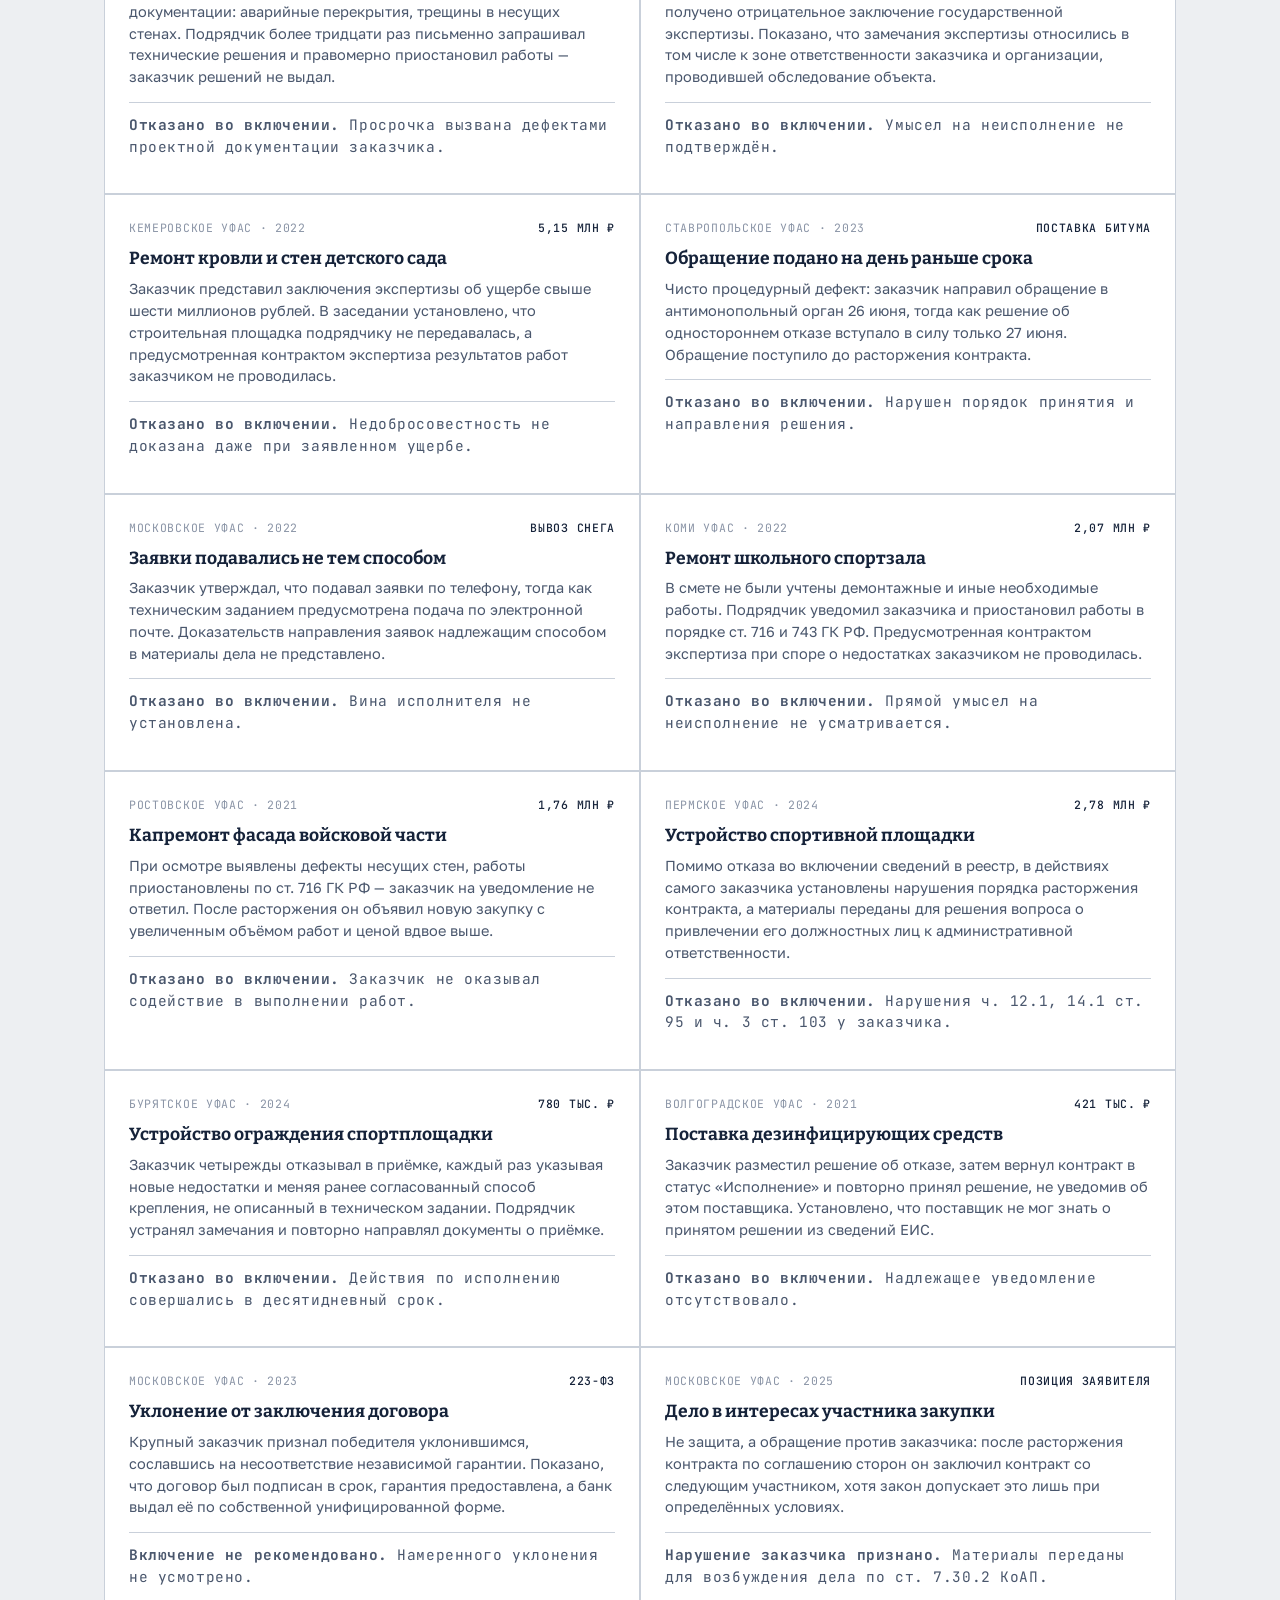
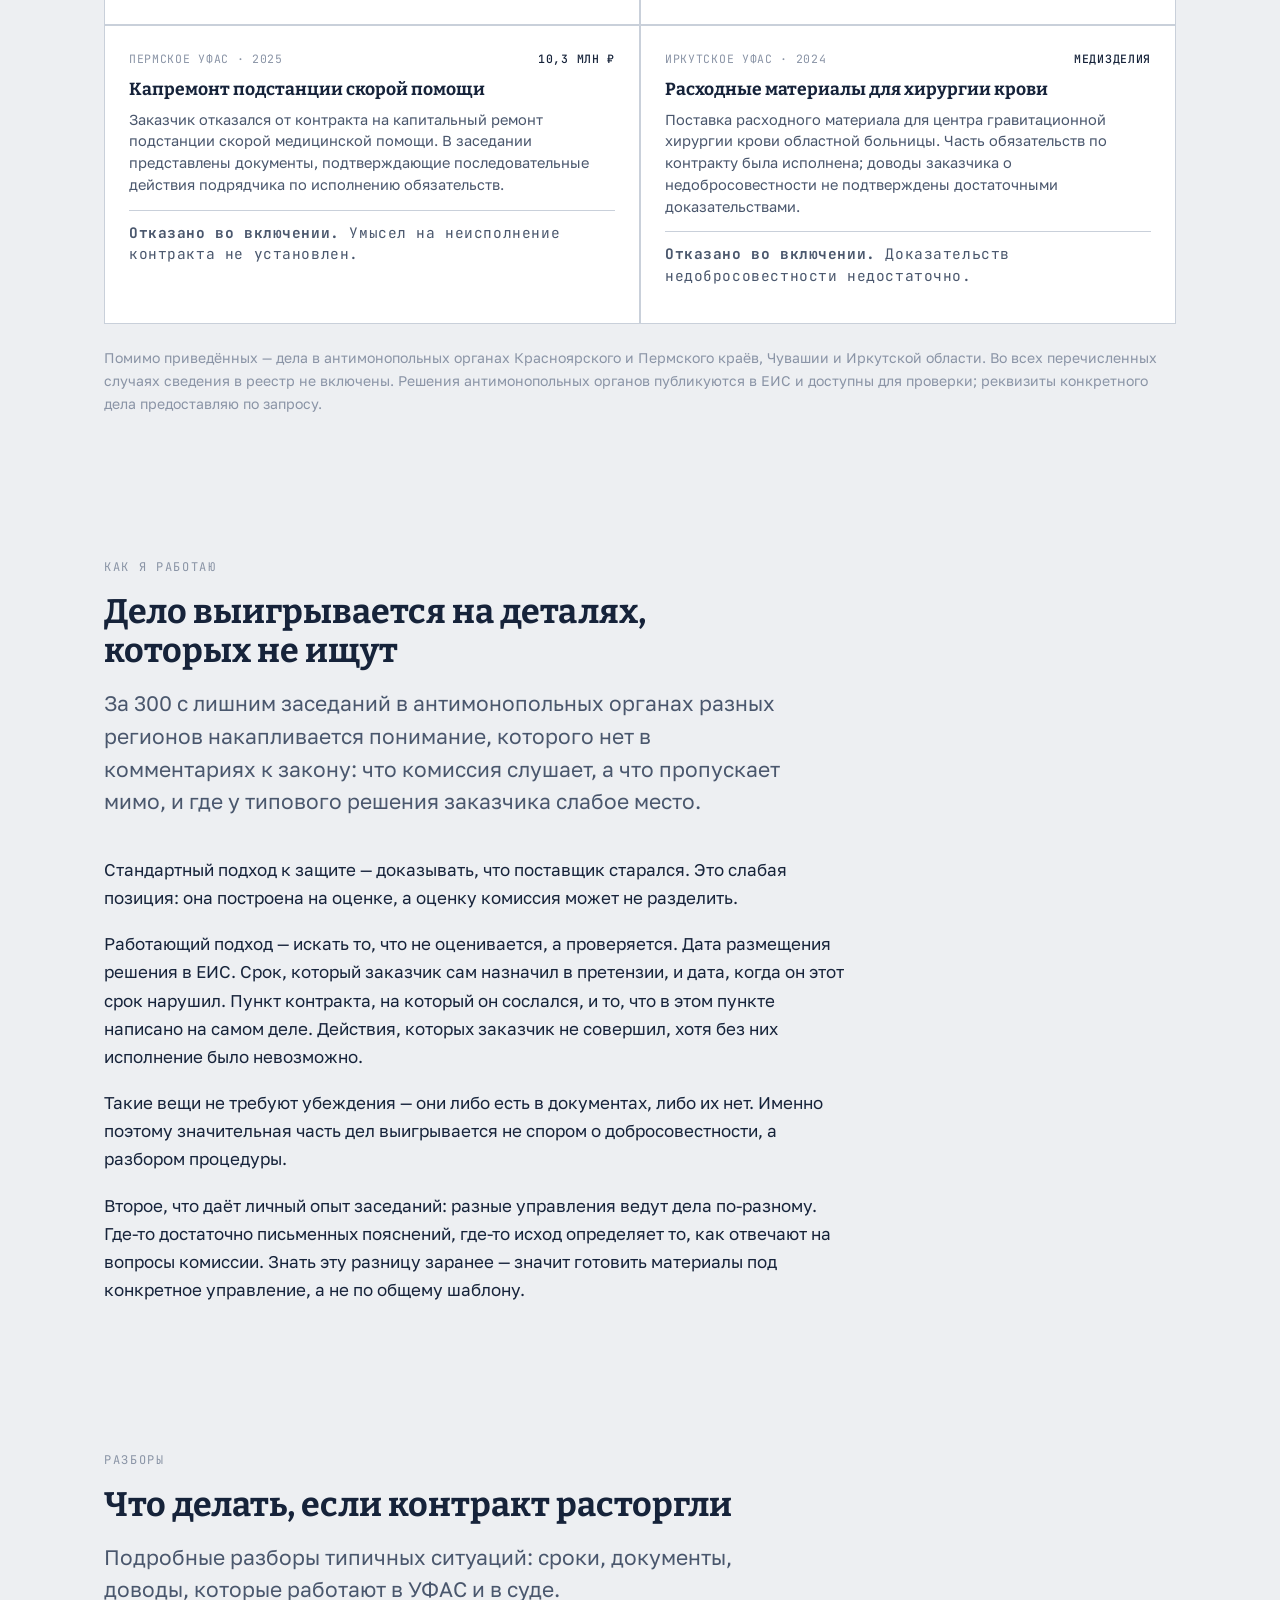
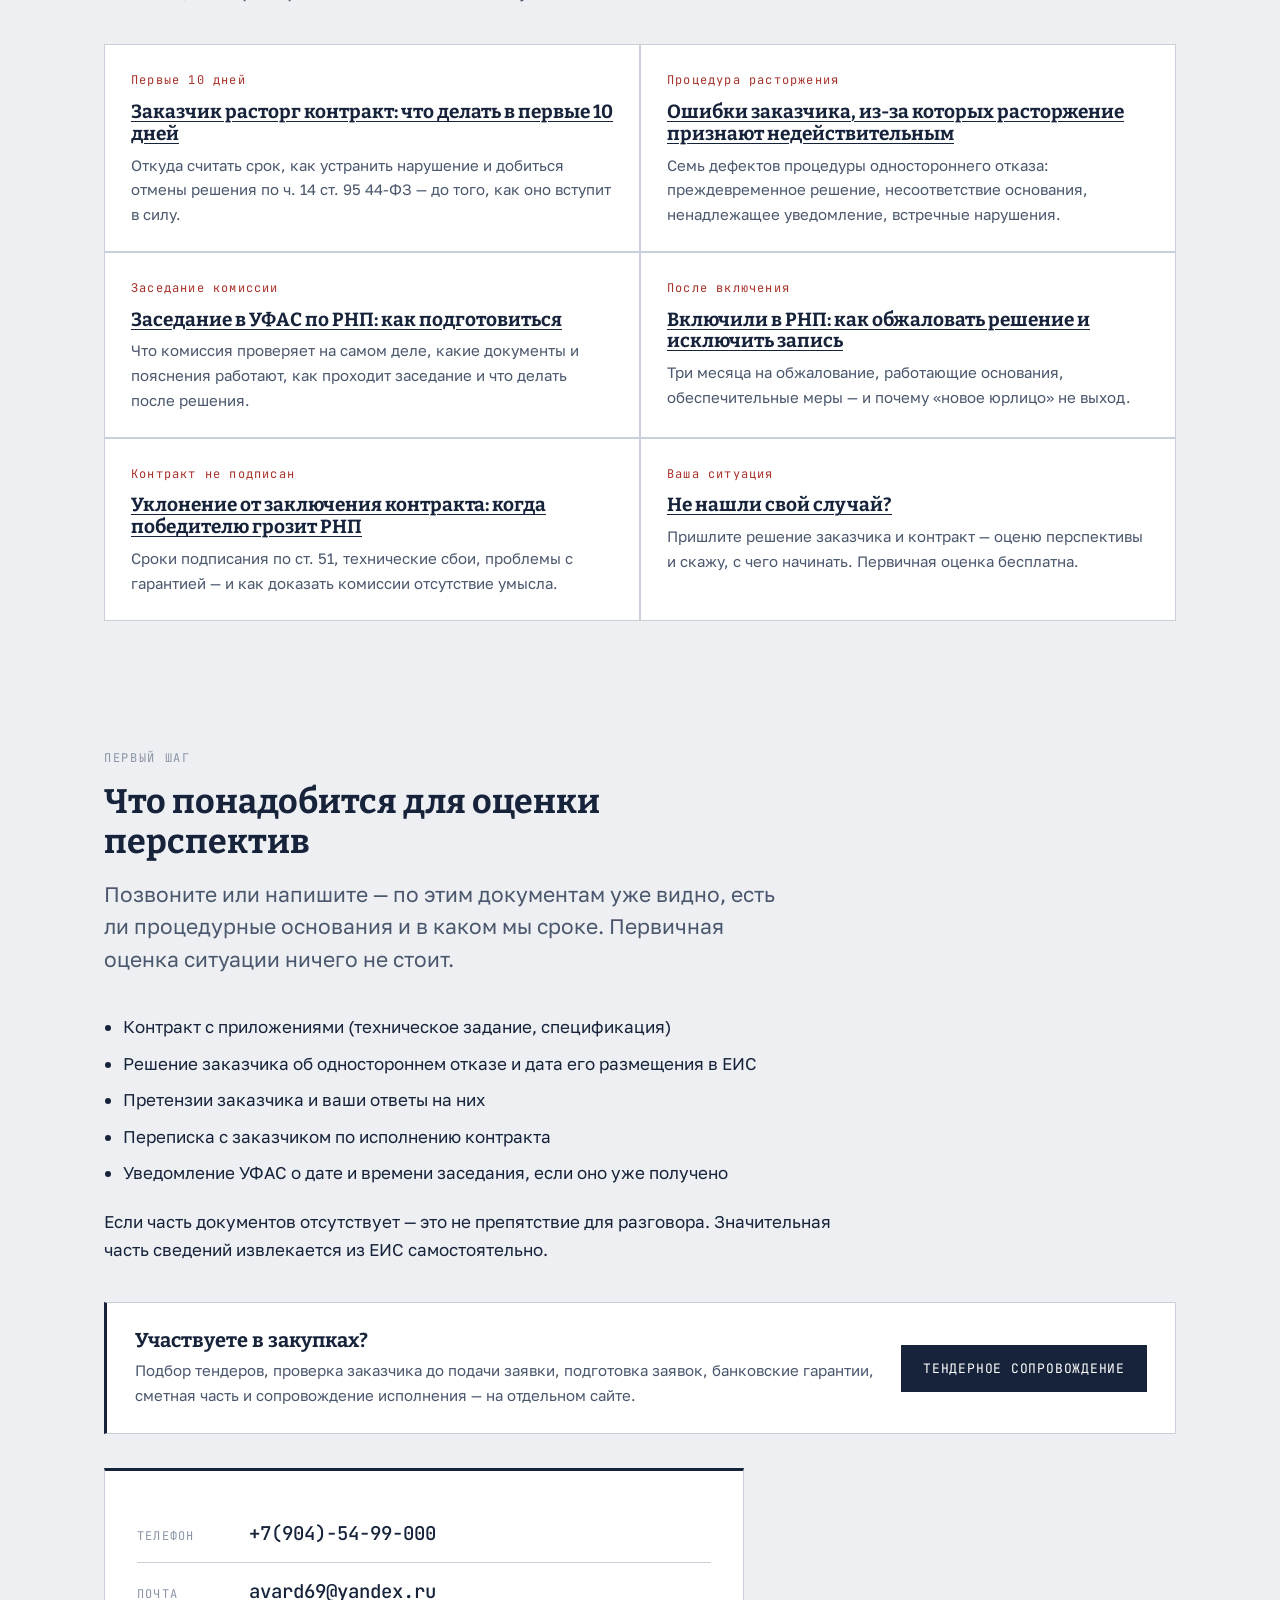
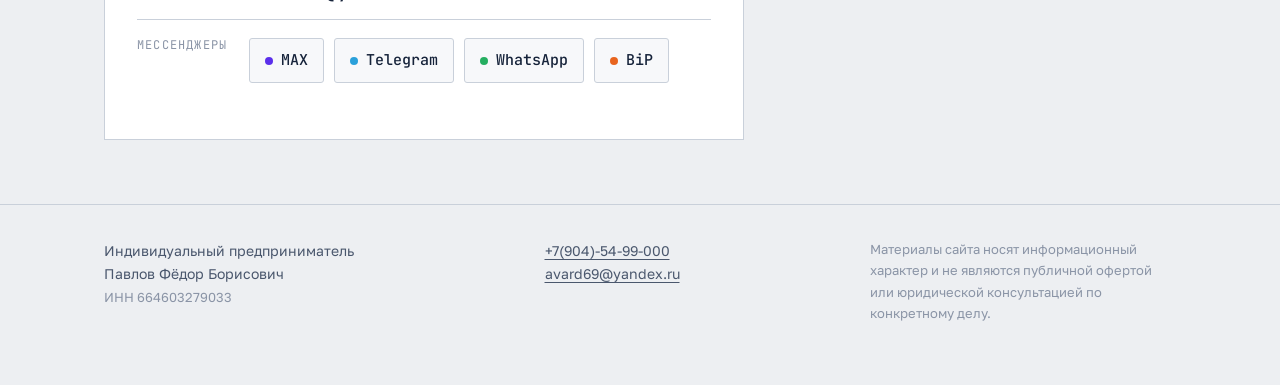
==== commit fd940784: "Карточка «16 дел» заменена на «Бесплатно — первичная оценка», убрано из og:description Co-Authored-B" ====
--- a/index.html
+++ b/index.html
@@ -13,11 +13,30 @@
 <meta property="og:type" content="website">
 <meta property="og:url" content="https://stop-rnp.ru/">
 <meta property="og:title" content="Защита от включения в РНП — Павлов Ф.Б.">
-<meta property="og:description" content="Представительство поставщиков на заседаниях комиссий УФАС по делам о включении в реестр недобросовестных поставщиков. 300+ личных заседаний, 16 выигранных дел о невключении в РНП.">
+<meta property="og:description" content="Представительство поставщиков на заседаниях комиссий УФАС по делам о включении в реестр недобросовестных поставщиков. 300+ личных заседаний в ФАС, первичная оценка перспектив бесплатно.">
 <meta property="og:image" content="https://stop-rnp.ru/7.jpg">
 <meta property="og:locale" content="ru_RU">
 <meta name="robots" content="index, follow">
 <link rel="stylesheet" href="style.css">
+<link rel="icon" href="/favicon.ico" sizes="any">
+<link rel="icon" href="/favicon.svg" type="image/svg+xml">
+<!-- Yandex.Metrika counter -->
+<script type="text/javascript">
+   (function(m,e,t,r,i,k,a){m[i]=m[i]||function(){(m[i].a=m[i].a||[]).push(arguments)};
+   m[i].l=1*new Date();
+   for (var j = 0; j < document.scripts.length; j++) {if (document.scripts[j].src === r) { return; }}
+   k=e.createElement(t),a=e.getElementsByTagName(t)[0],k.async=1,k.src=r,a.parentNode.insertBefore(k,a)})
+   (window, document, "script", "https://mc.yandex.ru/metrika/tag.js", "ym");
+
+   ym(112343027, "init", {
+        clickmap:true,
+        trackLinks:true,
+        accurateTrackBounce:true,
+        webvisor:true
+   });
+</script>
+<noscript><div><img src="https://mc.yandex.ru/watch/112343027" style="position:absolute; left:-9999px;" alt="" /></div></noscript>
+<!-- /Yandex.Metrika counter -->
 </head>
 <body>
 
@@ -69,7 +88,7 @@
     <div><b>10+ лет</b><span>в закупках и спорах по 44-ФЗ</span></div>
     <div><b>300+</b><span>личных заседаний в ФАС разных уровней</span></div>
     <div><b>Вся Россия</b><span>дистанционно, документы по ЭЦП</span></div>
-    <div><b>16 дел</b><span>о невключении в РНП выиграно — от Ростова до Иркутска</span></div>
+    <div><b>Бесплатно</b><span>первичная оценка перспектив по документам</span></div>
   </div>
 
   <div class="corridor">
